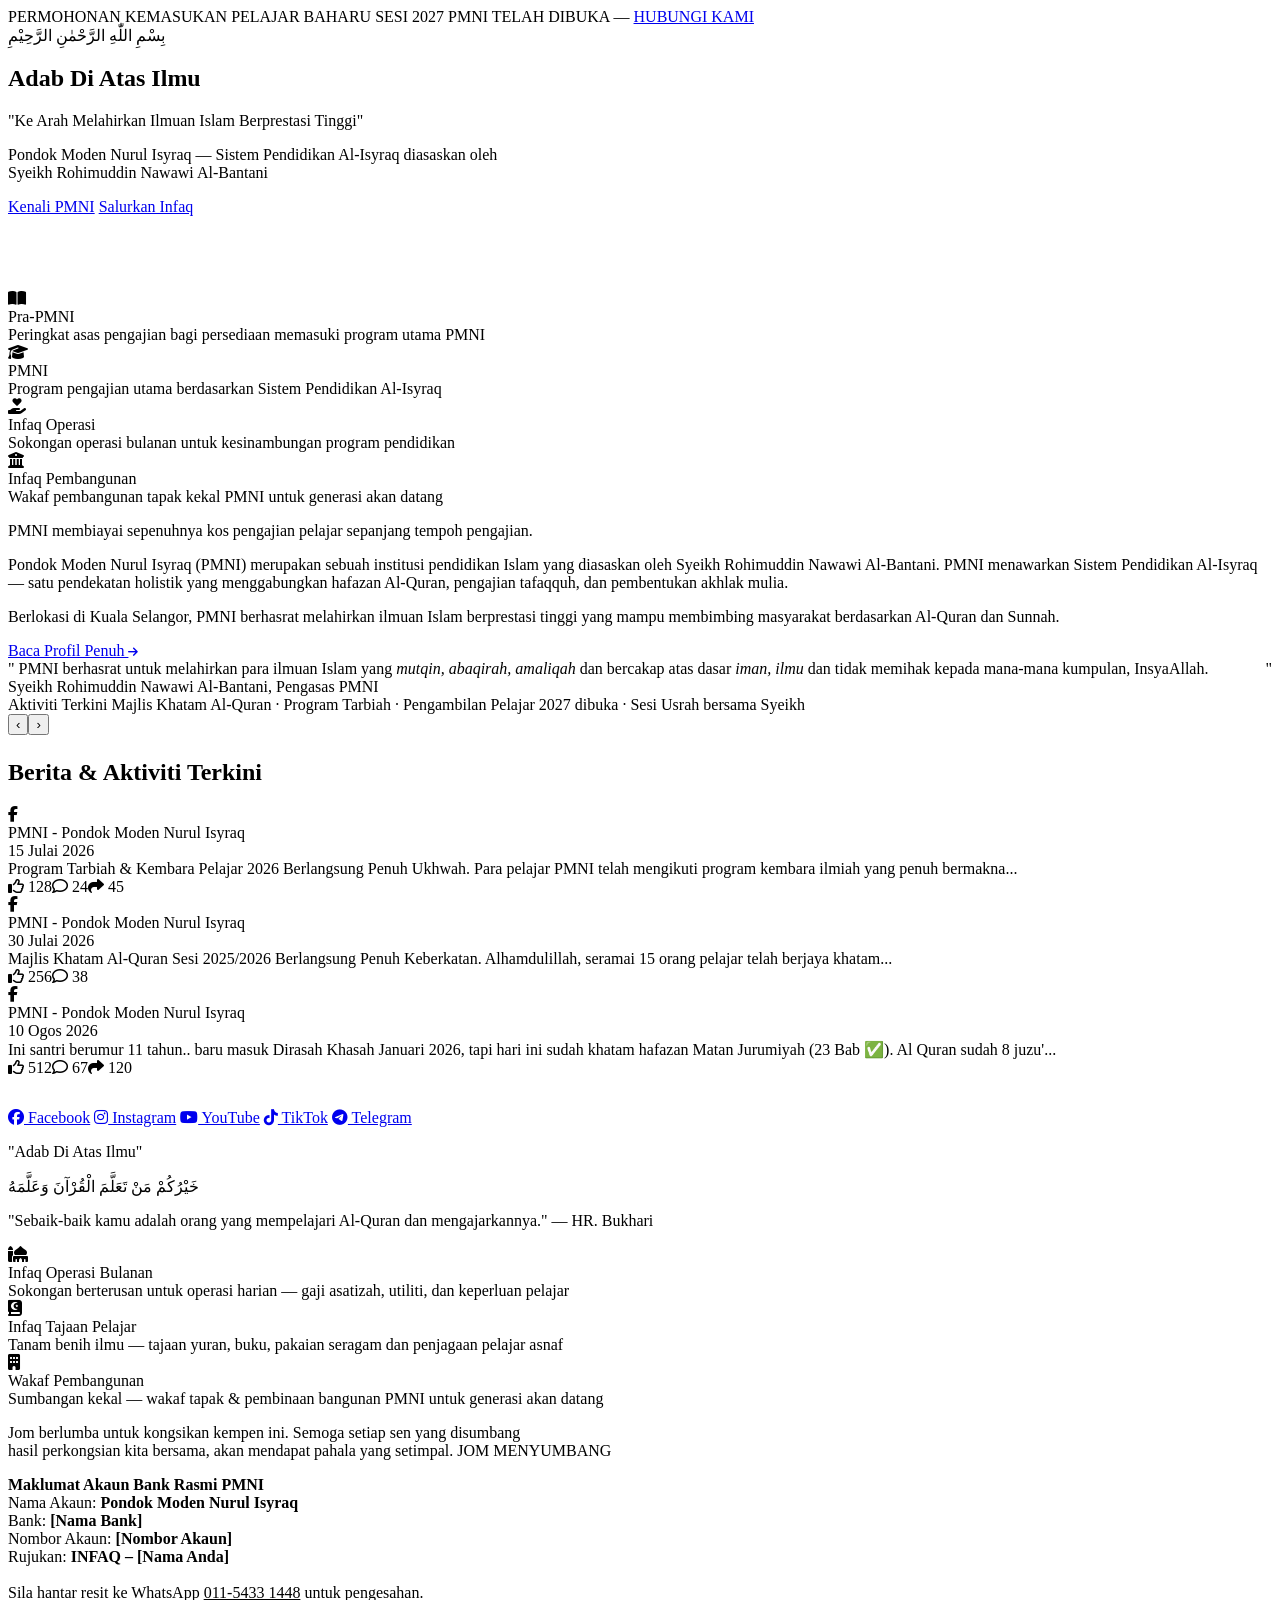
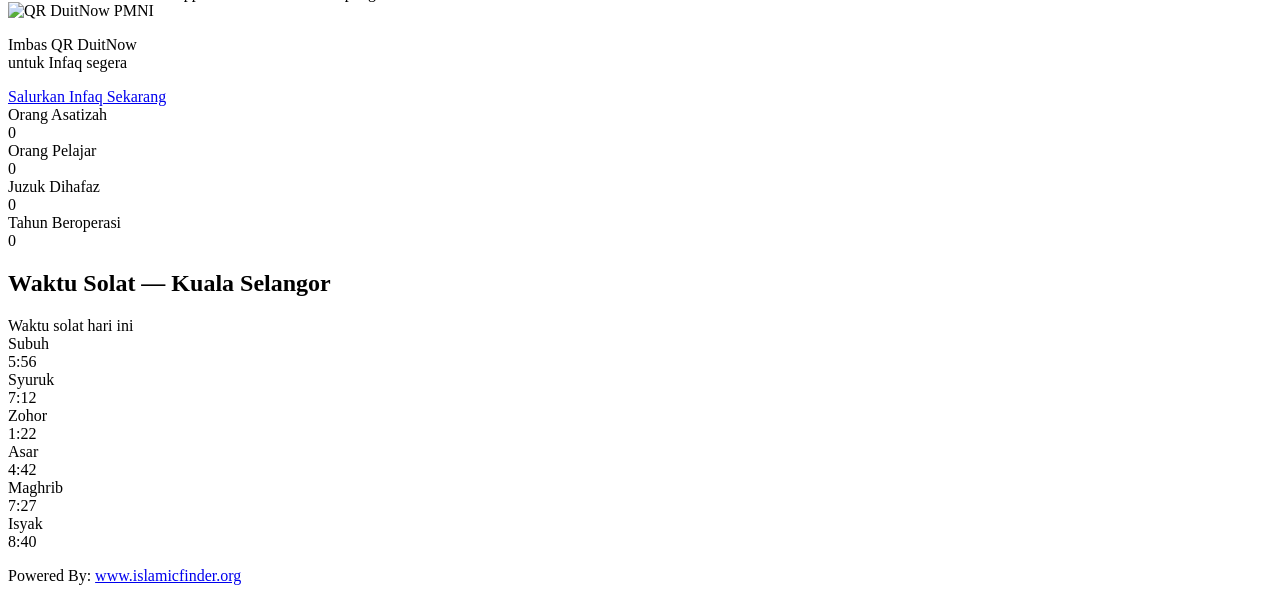
==== index.html @ cc6f7199 "Tambah index.html" ====
<!DOCTYPE html>
<html lang="ms">
<head>
<meta charset="UTF-8">
<meta name="viewport" content="width=device-width, initial-scale=1.0">
<title>Pondok Moden Nurul Isyraq (PMNI) — Adab Di Atas Ilmu</title>
<meta name="description" content="Pondok Moden Nurul Isyraq (PMNI) — Sistem Pendidikan Al-Isyraq diasaskan oleh Syeikh Rohimuddin Nawawi Al-Bantani. Ke Arah Melahirkan Ilmuan Islam Berprestasi Tinggi di Kuala Selangor.">
<link rel="preconnect" href="https://fonts.googleapis.com">
<link rel="preconnect" href="https://fonts.gstatic.com" crossorigin>
<link href="https://fonts.googleapis.com/css2?family=Amiri:ital,wght@0,400;0,700;1,400&family=Tajawal:wght@400;500;700;800;900&display=swap" rel="stylesheet">
<link rel="stylesheet" href="https://cdnjs.cloudflare.com/ajax/libs/font-awesome/6.5.0/css/all.min.css">
<link rel="stylesheet" href="assets/style.css">
</head>
<body data-page="utama">

<div id="nav-slot"></div>

<!-- PENGUMUMAN -->
<div class="pengumuman-bar" role="alert">
  PERMOHONAN KEMASUKAN PELAJAR BAHARU SESI 2027 PMNI TELAH DIBUKA —
  <a href="pendaftaran.html">HUBUNGI KAMI</a>
</div>

<!-- HERO -->
<section class="hero" role="banner">
  <div class="hero-bg" aria-hidden="true"></div>
  <div class="hero-overlay" aria-hidden="true"></div>
  <div class="hero-content">
    <div class="hero-bismillah">بِسْمِ اللّٰهِ الرَّحْمٰنِ الرَّحِيْمِ</div>
    <h1 class="hero-slogan">Adab Di Atas Ilmu</h1>
    <p class="hero-tagline">"Ke Arah Melahirkan Ilmuan Islam Berprestasi Tinggi"</p>
    <p class="hero-sub">Pondok Moden Nurul Isyraq — Sistem Pendidikan Al-Isyraq diasaskan oleh<br>Syeikh Rohimuddin Nawawi Al-Bantani</p>
    <div class="hero-btns">
      <a href="profil.html" class="btn-primary">Kenali PMNI</a>
      <a href="infaq.html" class="btn-outline">Salurkan Infaq</a>
    </div>
  </div>
  <div class="hero-wave" aria-hidden="true">
    <svg viewBox="0 0 1440 80" xmlns="http://www.w3.org/2000/svg" preserveAspectRatio="none">
      <path d="M0,40 C180,80 360,0 540,40 C720,80 900,0 1080,40 C1260,80 1350,20 1440,40 L1440,80 L0,80 Z" fill="#fff"/>
      <path d="M0,55 C200,30 400,70 600,50 C800,30 1000,65 1200,45 C1320,33 1380,55 1440,48 L1440,80 L0,80 Z" fill="#fff" opacity=".5"/>
    </svg>
  </div>
</section>

<!-- KAD SOROTAN -->
<div class="kad-sorotan">
  <div class="kad kad-1 reveal"><div class="kad-ikon"><i class="fa-solid fa-book-open"></i></div><div class="kad-tajuk">Pra-PMNI</div><div class="kad-teks">Peringkat asas pengajian bagi persediaan memasuki program utama PMNI</div></div>
  <div class="kad kad-2 reveal reveal-delay-1"><div class="kad-ikon"><i class="fa-solid fa-graduation-cap"></i></div><div class="kad-tajuk">PMNI</div><div class="kad-teks">Program pengajian utama berdasarkan Sistem Pendidikan Al-Isyraq</div></div>
  <div class="kad kad-3 reveal reveal-delay-2"><div class="kad-ikon"><i class="fa-solid fa-hand-holding-heart"></i></div><div class="kad-tajuk">Infaq Operasi</div><div class="kad-teks">Sokongan operasi bulanan untuk kesinambungan program pendidikan</div></div>
  <div class="kad kad-4 reveal reveal-delay-3"><div class="kad-ikon"><i class="fa-solid fa-building-columns"></i></div><div class="kad-tajuk">Infaq Pembangunan</div><div class="kad-teks">Wakaf pembangunan tapak kekal PMNI untuk generasi akan datang</div></div>
</div>

<!-- PENGENALAN -->
<section class="pengenalan">
  <div class="pengenalan-inner">
    <div class="reveal">
      <p class="pengenalan-petikan">PMNI membiayai sepenuhnya kos pengajian pelajar sepanjang tempoh pengajian.</p>
      <p class="pengenalan-teks">Pondok Moden Nurul Isyraq (PMNI) merupakan sebuah institusi pendidikan Islam yang diasaskan oleh Syeikh Rohimuddin Nawawi Al-Bantani. PMNI menawarkan Sistem Pendidikan Al-Isyraq — satu pendekatan holistik yang menggabungkan hafazan Al-Quran, pengajian tafaqquh, dan pembentukan akhlak mulia.</p>
      <p class="pengenalan-teks">Berlokasi di Kuala Selangor, PMNI berhasrat melahirkan ilmuan Islam berprestasi tinggi yang mampu membimbing masyarakat berdasarkan Al-Quran dan Sunnah.</p>
      <a href="profil.html" class="btn-hijau">Baca Profil Penuh <i class="fa-solid fa-arrow-right" style="font-size:.7rem"></i></a>
    </div>
    <div class="pengenalan-kanan reveal reveal-delay-2">
      <div class="petikan-kanan">
        <span class="tanda-petik">"</span>
        PMNI berhasrat untuk melahirkan para ilmuan Islam yang <em>mutqin, abaqirah, amaliqah</em> dan bercakap atas dasar <em>iman, ilmu</em> dan tidak memihak kepada mana-mana kumpulan, InsyaAllah.
        <span class="tanda-petik" style="float:right">"</span>
      </div>
      <div class="nama-mudir">Syeikh Rohimuddin Nawawi Al-Bantani, Pengasas PMNI</div>
    </div>
  </div>
</section>

<!-- AKTIVITI TERKINI — FACEBOOK FEED INTEGRATED -->
<section class="berita-seksyen">
  <div class="latest-bar">
    <span class="latest-label">Aktiviti Terkini</span>
    <span class="latest-ticker">Majlis Khatam Al-Quran &middot; Program Tarbiah &middot; Pengambilan Pelajar 2027 dibuka &middot; Sesi Usrah bersama Syeikh</span>
    <div class="latest-arrows"><button aria-label="Sebelumnya">&#8249;</button><button aria-label="Seterusnya">&#8250;</button></div>
  </div>

  <h2 class="seksyen-tajuk" style="margin-top:24px">Berita &amp; Aktiviti Terkini</h2>
  <div class="seksyen-garis"></div>

  <!--
    FACEBOOK FEED INTEGRATION:
    Di WordPress, pasang plugin "Smash Balloon Custom Facebook Feed Pro"
    dan guna shortcode [custom-facebook-feed] di sini.

    Manual embed alternatif (tanpa plugin):
    <div class="fb-page" data-href="https://www.facebook.com/share/1EsJNTfjje/"
         data-tabs="timeline" data-width="1100" data-height="600"
         data-small-header="false" data-adapt-container-width="true"
         data-hide-cover="false" data-show-facepile="true">
    </div>
  -->

  <!-- Static preview cards (akan diganti dengan auto feed di WordPress) -->
  <div class="fb-feed-container reveal">
    <div class="fb-post-card featured">
      <img class="fb-img" src="imej/galeri/aktiviti-1.jpg" alt="Program Tarbiah PMNI" loading="lazy" onerror="this.style.display='none'">
      <div>
        <div class="fb-header"><div class="fb-avatar"><i class="fa-brands fa-facebook-f"></i></div><div><div class="fb-name">PMNI - Pondok Moden Nurul Isyraq</div><div class="fb-date">15 Julai 2026</div></div></div>
        <div class="fb-text">Program Tarbiah &amp; Kembara Pelajar 2026 Berlangsung Penuh Ukhwah. Para pelajar PMNI telah mengikuti program kembara ilmiah yang penuh bermakna...</div>
        <div class="fb-engagement"><span><i class="fa-regular fa-thumbs-up"></i> 128</span><span><i class="fa-regular fa-comment"></i> 24</span><span><i class="fa-solid fa-share"></i> 45</span></div>
      </div>
    </div>
    <div class="fb-post-card">
      <div class="fb-header"><div class="fb-avatar"><i class="fa-brands fa-facebook-f"></i></div><div><div class="fb-name">PMNI - Pondok Moden Nurul Isyraq</div><div class="fb-date">30 Julai 2026</div></div></div>
      <div class="fb-text">Majlis Khatam Al-Quran Sesi 2025/2026 Berlangsung Penuh Keberkatan. Alhamdulillah, seramai 15 orang pelajar telah berjaya khatam...</div>
      <div class="fb-engagement"><span><i class="fa-regular fa-thumbs-up"></i> 256</span><span><i class="fa-regular fa-comment"></i> 38</span></div>
    </div>
    <div class="fb-post-card">
      <div class="fb-header"><div class="fb-avatar"><i class="fa-brands fa-facebook-f"></i></div><div><div class="fb-name">PMNI - Pondok Moden Nurul Isyraq</div><div class="fb-date">10 Ogos 2026</div></div></div>
      <div class="fb-text">Ini santri berumur 11 tahun.. baru masuk Dirasah Khasah Januari 2026, tapi hari ini sudah khatam hafazan Matan Jurumiyah (23 Bab ✅). Al Quran sudah 8 juzu'...</div>
      <div class="fb-engagement"><span><i class="fa-regular fa-thumbs-up"></i> 512</span><span><i class="fa-regular fa-comment"></i> 67</span><span><i class="fa-solid fa-share"></i> 120</span></div>
    </div>
  </div>

  <div class="sosmed-row" style="margin-top:32px">
    <a href="https://www.facebook.com/share/1EsJNTfjje/" target="_blank" rel="noopener" class="sosmed-btn fb"><i class="fa-brands fa-facebook"></i> Facebook</a>
    <a href="https://www.instagram.com/pmnalisyraq" target="_blank" rel="noopener" class="sosmed-btn ig"><i class="fa-brands fa-instagram"></i> Instagram</a>
    <a href="https://youtube.com/@pmnalisyraq" target="_blank" rel="noopener" class="sosmed-btn yt"><i class="fa-brands fa-youtube"></i> YouTube</a>
    <a href="https://www.tiktok.com/@pmnalisyraq" target="_blank" rel="noopener" class="sosmed-btn tt"><i class="fa-brands fa-tiktok"></i> TikTok</a>
    <a href="https://t.me/alisyraqtv" target="_blank" rel="noopener" class="sosmed-btn tg"><i class="fa-brands fa-telegram"></i> Telegram</a>
  </div>
</section>

<!-- SLOGAN -->
<section class="slogan-besar"><p class="slogan-teks reveal">"Adab Di Atas <span class="highlight">Ilmu</span>"</p></section>

<!-- SUMBANGAN / INFAQ -->
<section class="sumbangan-seksyen">
  <div class="sumbangan-ayat reveal">خَيْرُكُمْ مَنْ تَعَلَّمَ الْقُرْآنَ وَعَلَّمَهُ</div>
  <p class="sumbangan-hadis reveal">"Sebaik-baik kamu adalah orang yang mempelajari Al-Quran dan mengajarkannya." — HR. Bukhari</p>
  <div class="tabung-grid reveal">
    <div class="tabung-kad"><div class="tabung-ikon"><i class="fa-solid fa-mosque"></i></div><div class="tabung-nama">Infaq Operasi Bulanan</div><div class="tabung-penerangan">Sokongan berterusan untuk operasi harian — gaji asatizah, utiliti, dan keperluan pelajar</div></div>
    <div class="tabung-kad"><div class="tabung-ikon"><i class="fa-solid fa-book-quran"></i></div><div class="tabung-nama">Infaq Tajaan Pelajar</div><div class="tabung-penerangan">Tanam benih ilmu — tajaan yuran, buku, pakaian seragam dan penjagaan pelajar asnaf</div></div>
    <div class="tabung-kad"><div class="tabung-ikon"><i class="fa-solid fa-building"></i></div><div class="tabung-nama">Wakaf Pembangunan</div><div class="tabung-penerangan">Sumbangan kekal — wakaf tapak &amp; pembinaan bangunan PMNI untuk generasi akan datang</div></div>
  </div>
  <p class="sumbangan-cta reveal">Jom berlumba untuk kongsikan kempen ini. Semoga setiap sen yang disumbang<br>hasil perkongsian kita bersama, akan mendapat pahala yang setimpal. <span class="emas">JOM MENYUMBANG</span></p>
  <div class="bank-info reveal">
    <div class="bank-details">
      <strong>Maklumat Akaun Bank Rasmi PMNI</strong><br>
      Nama Akaun: <strong>Pondok Moden Nurul Isyraq</strong><br>
      Bank: <strong>[Nama Bank]</strong><br>
      Nombor Akaun: <strong>[Nombor Akaun]</strong><br>
      Rujukan: <strong>INFAQ – [Nama Anda]</strong><br><br>
      Sila hantar resit ke WhatsApp <a href="tel:+601154331448" style="color:var(--emas-muda)">011-5433 1448</a> untuk pengesahan.
    </div>
    <div class="qr-container">
      <!-- Ganti src dengan gambar QR DuitNow sebenar PMNI -->
      <img src="https://api.qrserver.com/v1/create-qr-code/?size=200x200&data=https://duitnow.com/pmni" alt="QR DuitNow PMNI">
      <p>Imbas QR DuitNow<br>untuk Infaq segera</p>
    </div>
  </div>
  <a href="pembangunan.html" class="btn-emas reveal">Salurkan Infaq Sekarang</a>
</section>

<!-- COUNTER -->
<section class="counter-seksyen">
  <div class="counter-grid">
    <div class="counter-item"><div class="counter-label">Orang Asatizah</div><div class="counter-num" data-target="12">0</div></div>
    <div class="counter-item"><div class="counter-label">Orang Pelajar</div><div class="counter-num" data-target="85">0</div></div>
    <div class="counter-item"><div class="counter-label">Juzuk Dihafaz</div><div class="counter-num" data-target="30">0</div></div>
    <div class="counter-item"><div class="counter-label">Tahun Beroperasi</div><div class="counter-num" data-target="5">0</div></div>
  </div>
</section>

<!-- WAKTU SOLAT -->
<section class="solat-seksyen">
  <h2 class="seksyen-tajuk">Waktu Solat — Kuala Selangor</h2>
  <div class="seksyen-garis"></div>
  <!--
    Di WordPress: Pasang plugin "Islamic Finder Prayer Times Widget"
    Settings → Location: Kuala Selangor, Selangor
    Atau guna API: https://aladhan.com/prayer-times-api
  -->
  <div class="solat-embed reveal">
    <div class="solat-tajuk-kecil">Waktu solat hari ini</div>
    <div class="solat-grid">
      <div class="solat-item"><div class="solat-nama">Subuh</div><div class="solat-masa" id="solat-subuh">5:56</div></div>
      <div class="solat-item"><div class="solat-nama">Syuruk</div><div class="solat-masa" id="solat-syuruk">7:12</div></div>
      <div class="solat-item"><div class="solat-nama">Zohor</div><div class="solat-masa" id="solat-zohor">1:22</div></div>
      <div class="solat-item"><div class="solat-nama">Asar</div><div class="solat-masa" id="solat-asar">4:42</div></div>
      <div class="solat-item"><div class="solat-nama">Maghrib</div><div class="solat-masa" id="solat-maghrib">7:27</div></div>
      <div class="solat-item"><div class="solat-nama">Isyak</div><div class="solat-masa" id="solat-isyak">8:40</div></div>
    </div>
    <p class="solat-powered">Powered By: <a href="https://www.islamicfinder.org" target="_blank" rel="noopener">www.islamicfinder.org</a></p>
  </div>
</section>

<!-- FOOTER -->
<div id="footer-slot"></div>

<!-- WhatsApp Float -->


<script src="assets/app.js"></script>
<script src="assets/demo-banner.js"></script>
</body>
</html>
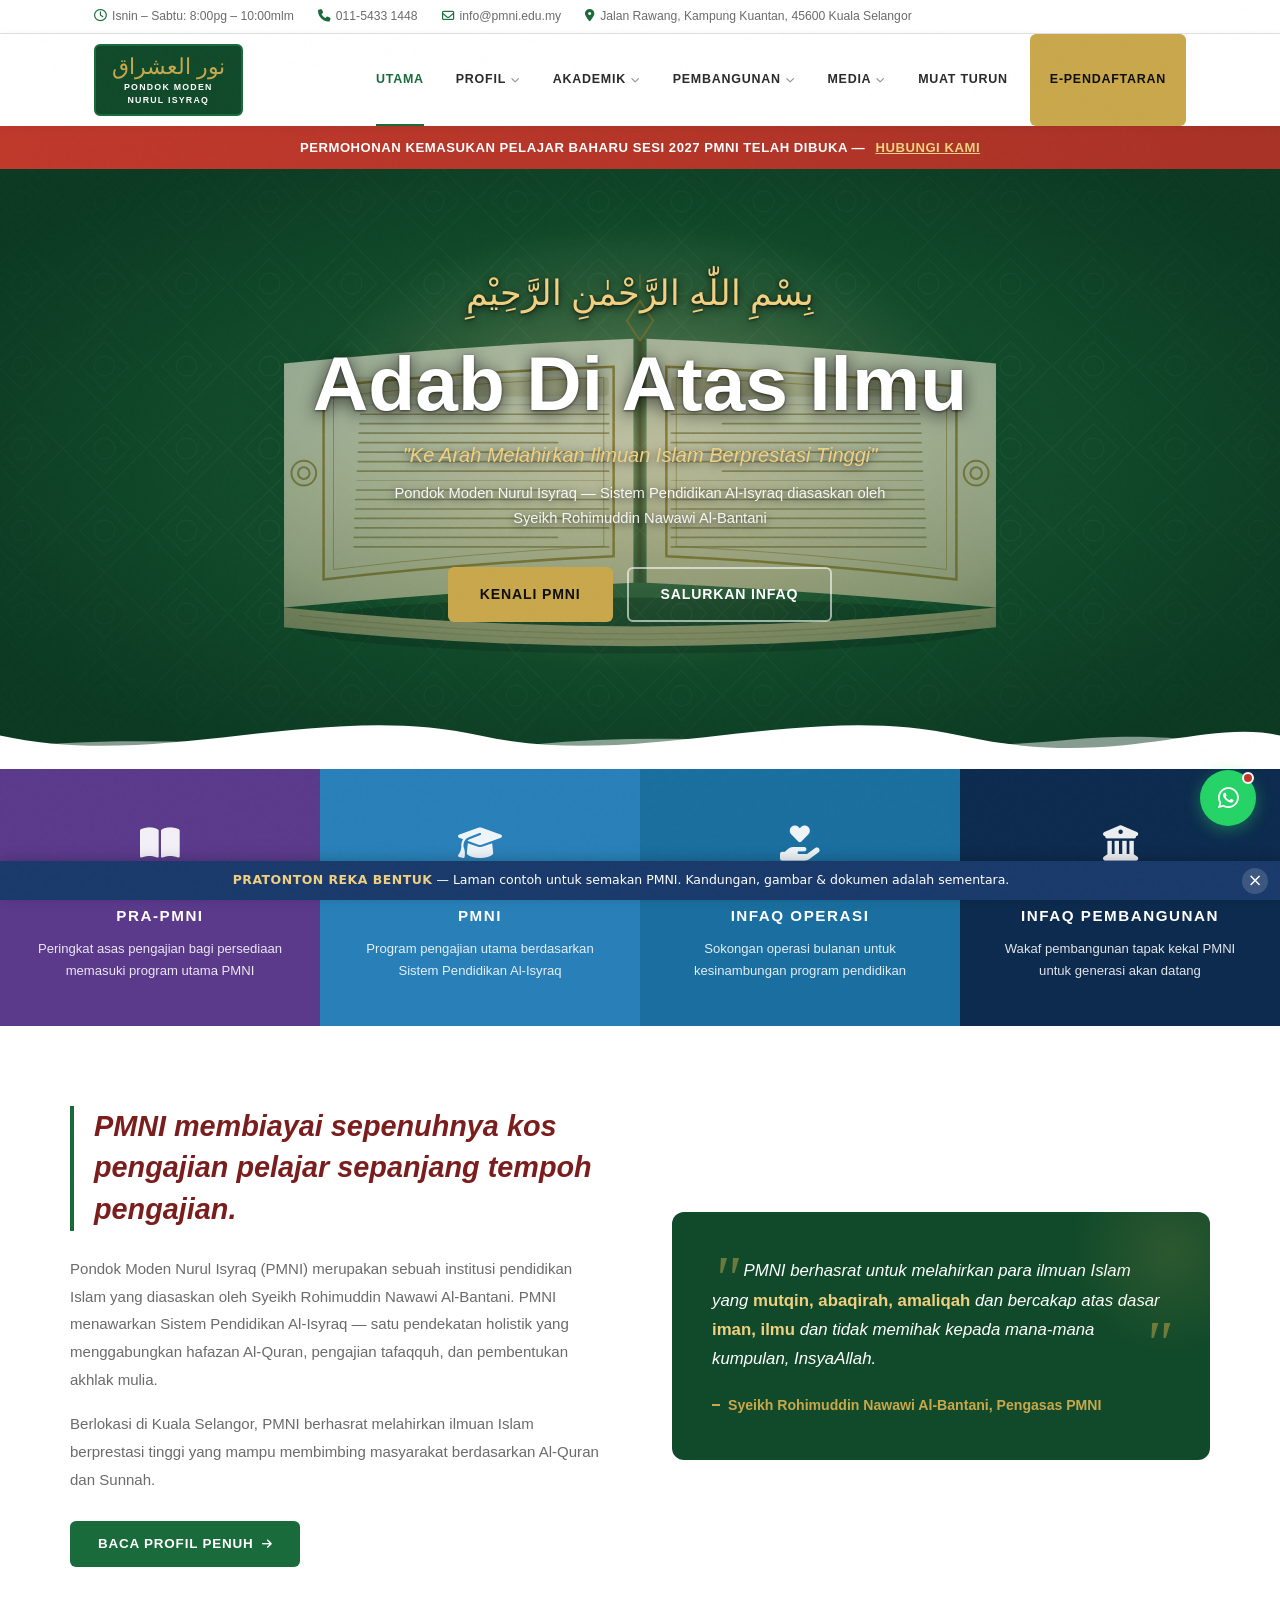
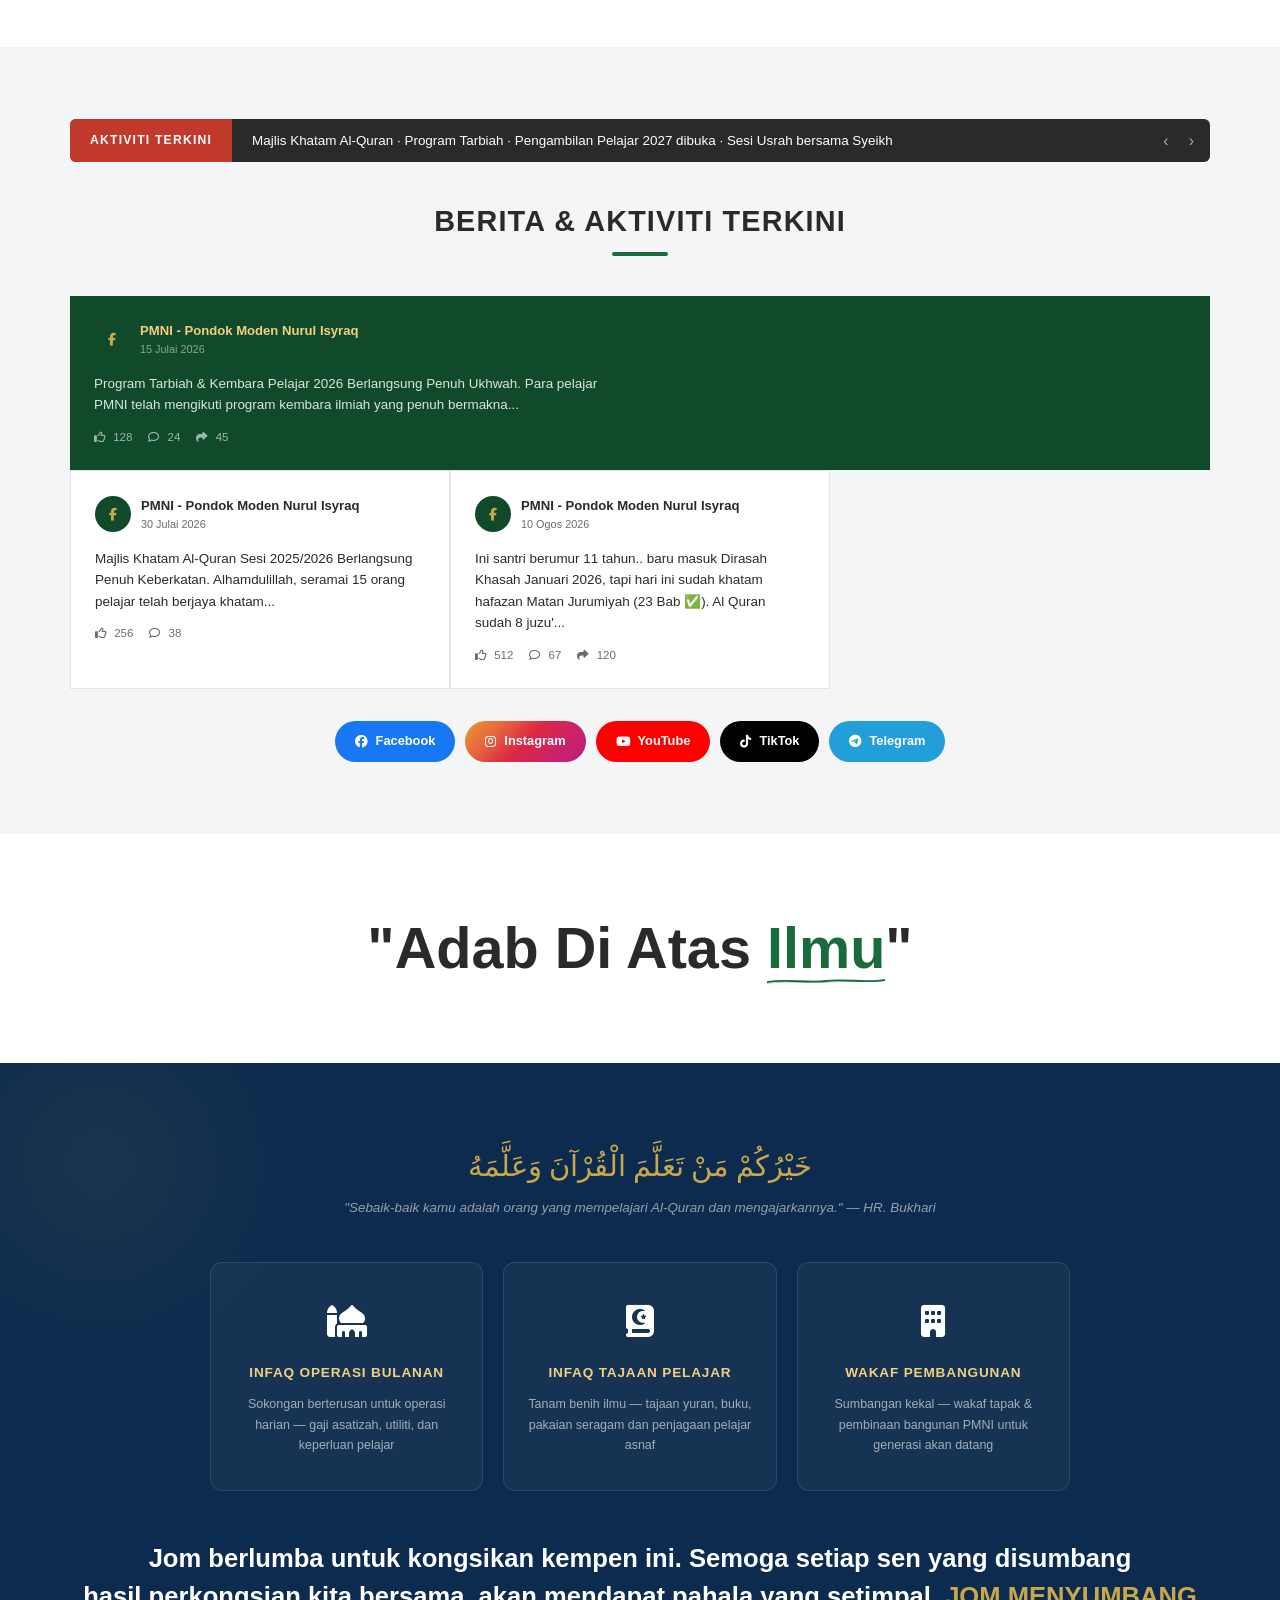
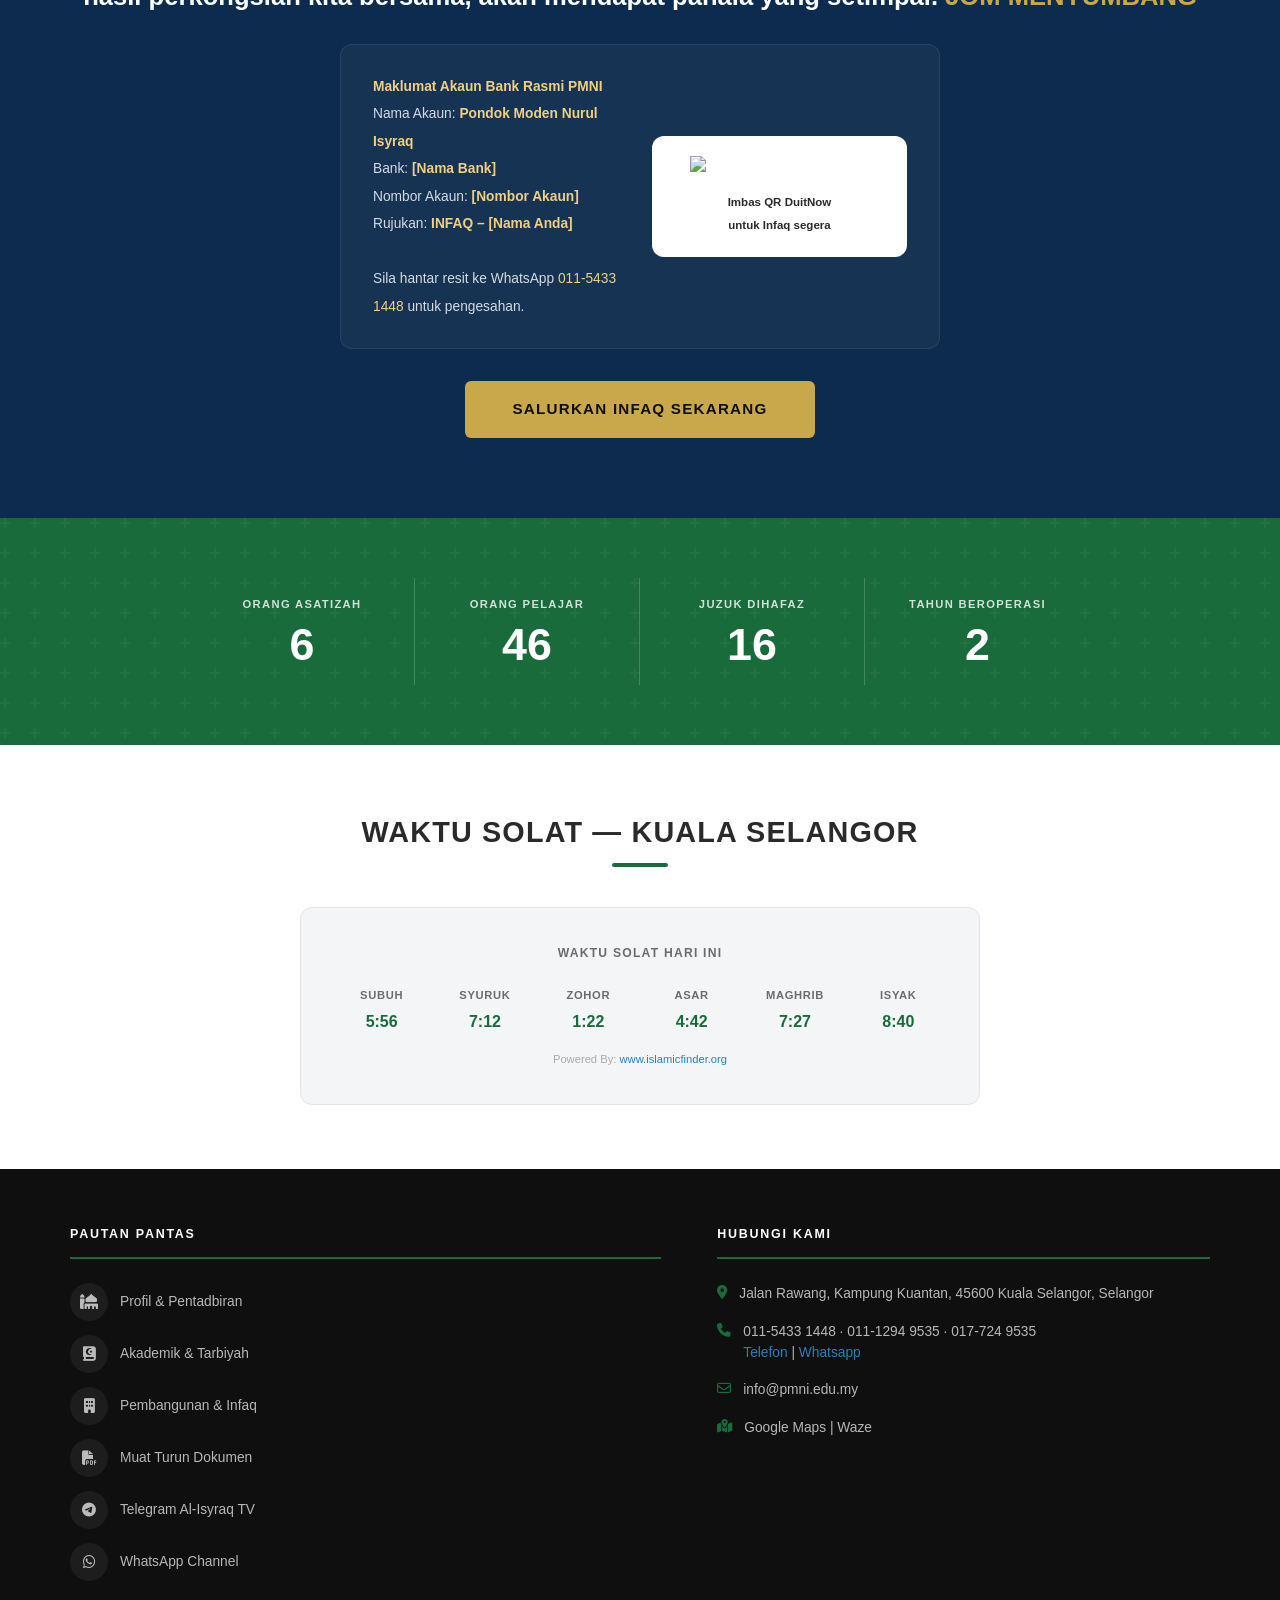
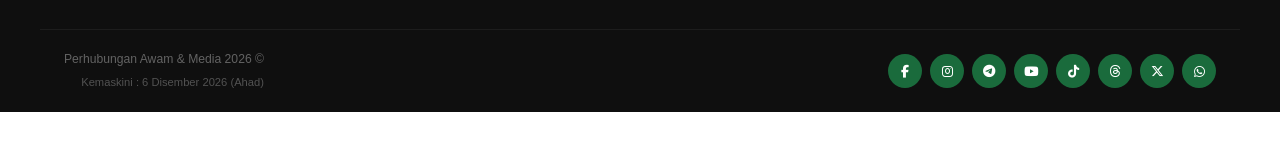
==== commit ddf4419a: "Betulkan pautan Salurkan Infaq (404) ke pembangunan.html#infaq" ====
--- a/index.html
+++ b/index.html
@@ -32,7 +32,7 @@
     <p class="hero-sub">Pondok Moden Nurul Isyraq — Sistem Pendidikan Al-Isyraq diasaskan oleh<br>Syeikh Rohimuddin Nawawi Al-Bantani</p>
     <div class="hero-btns">
       <a href="profil.html" class="btn-primary">Kenali PMNI</a>
-      <a href="infaq.html" class="btn-outline">Salurkan Infaq</a>
+      <a href="pembangunan.html#infaq" class="btn-outline">Salurkan Infaq</a>
     </div>
   </div>
   <div class="hero-wave" aria-hidden="true">
--- a/assets/style.css
+++ b/assets/style.css
@@ -0,0 +1,445 @@
+
+/* ============================================================
+   PMNI — DESIGN SYSTEM
+   ============================================================ */
+:root {
+  --hijau:#1a6b3c; --hijau-gelap:#114a2a; --hijau-muda:#2d8a52; --hijau-lemah:#e8f5ee;
+  --emas:#c9a84c; --emas-muda:#f0d080; --emas-lemah:#fdf6e3;
+  --marun:#7b1d1d; --merah:#c0392b;
+  --ungu:#5b3a8c; --biru-muda:#2980b9; --biru:#1a6fa0; --biru-gelap:#0d2b4e;
+  --hitam:#0f0f0f; --kelabu-tua:#2a2a2a; --kelabu:#6b6b6b; --kelabu-muda:#f4f5f7; --garis:#e2e4e8; --putih:#ffffff;
+  --font-arab:'Amiri',serif; --font-utama:'Tajawal',sans-serif;
+  --shadow-sm:0 1px 3px rgba(0,0,0,.06); --shadow-md:0 4px 16px rgba(0,0,0,.08); --shadow-lg:0 12px 40px rgba(0,0,0,.12);
+  --radius:6px; --radius-lg:12px; --max-w:1140px; --tr:.25s cubic-bezier(.4,0,.2,1);
+}
+*,*::before,*::after{box-sizing:border-box;margin:0;padding:0}
+html{scroll-behavior:smooth}
+body{font-family:var(--font-utama);color:var(--kelabu-tua);background:var(--putih);overflow-x:hidden;line-height:1.6;-webkit-font-smoothing:antialiased}
+a{text-decoration:none;color:inherit;transition:color var(--tr)}
+img{max-width:100%;display:block}
+button{font-family:inherit}
+.container{max-width:var(--max-w);margin:0 auto;padding:0 24px}
+
+/* Grain overlay */
+body::after{content:'';position:fixed;inset:0;background-image:url("data:image/svg+xml,%3Csvg viewBox='0 0 256 256' xmlns='http://www.w3.org/2000/svg'%3E%3Cfilter id='n'%3E%3CfeTurbulence type='fractalNoise' baseFrequency='0.85' numOctaves='4' stitchTiles='stitch'/%3E%3C/filter%3E%3Crect width='100%25' height='100%25' filter='url(%23n)' opacity='0.03'/%3E%3C/svg%3E");pointer-events:none;z-index:99999;opacity:.4}
+
+/* TOP BAR */
+.top-bar{background:var(--putih);border-bottom:1px solid var(--garis);padding:7px 0;font-size:.76rem;color:var(--kelabu)}
+.top-bar .container{display:flex;align-items:center;gap:24px;flex-wrap:wrap}
+.top-bar-item{display:flex;align-items:center;gap:6px}
+.top-bar-item i{color:var(--hijau);font-size:.78rem}
+.top-bar-item a:hover{color:var(--hijau)}
+
+/* NAVBAR */
+.navbar{background:var(--putih);box-shadow:0 1px 8px rgba(0,0,0,.06);position:sticky;top:0;z-index:1000;transition:box-shadow .3s}
+.navbar.scrolled{box-shadow:0 4px 20px rgba(0,0,0,.1)}
+.navbar .container{display:flex;align-items:stretch;min-height:80px}
+.logo{display:flex;align-items:center;gap:12px;margin-right:auto;padding:10px 0;flex-shrink:0}
+.logo-box{border:2px solid var(--hijau);border-radius:var(--radius);padding:8px 16px;text-align:center;background:var(--hijau-gelap);transition:transform var(--tr)}
+.logo:hover .logo-box{transform:scale(1.03)}
+.logo-arab{font-family:var(--font-arab);font-size:1.4rem;color:var(--emas);line-height:1.2;direction:rtl}
+.logo-rumi{font-family:var(--font-utama);font-size:.55rem;font-weight:800;color:var(--putih);letter-spacing:.14em;text-transform:uppercase;line-height:1.4}
+.nav-menu{display:flex;align-items:stretch;list-style:none;gap:0}
+.nav-menu li{position:relative}
+.nav-menu li>a{display:flex;align-items:center;gap:5px;height:100%;padding:0 16px;font-size:.78rem;font-weight:700;letter-spacing:.06em;color:var(--kelabu-tua);text-transform:uppercase;transition:background var(--tr),color var(--tr);white-space:nowrap;position:relative}
+.nav-menu li>a::after{content:'';position:absolute;bottom:0;left:50%;width:0;height:2px;background:var(--hijau);transition:width var(--tr),left var(--tr)}
+.nav-menu li>a:hover::after,.nav-menu li.active>a::after{width:60%;left:20%}
+.nav-menu li>a:hover,.nav-menu li.active>a{color:var(--hijau)}
+.dropdown{display:none;position:absolute;top:100%;left:0;background:var(--putih);min-width:230px;box-shadow:var(--shadow-lg);border-top:3px solid var(--hijau);list-style:none;z-index:999;opacity:0;transform:translateY(8px);transition:opacity var(--tr),transform var(--tr)}
+.nav-menu li:hover .dropdown{display:block;opacity:1;transform:translateY(0)}
+.dropdown li a{height:auto!important;padding:12px 20px!important;font-size:.76rem!important;border-bottom:1px solid #f2f2f2;text-transform:none!important;letter-spacing:0!important}
+.dropdown li a::after{display:none!important}
+.dropdown li a:hover{background:var(--hijau-lemah);color:var(--hijau)!important}
+.nav-epend a{background:var(--emas)!important;color:var(--hitam)!important;font-weight:800!important;padding:0 20px!important;margin-left:6px;border-radius:var(--radius);transition:background var(--tr),color var(--tr),transform var(--tr)!important}
+.nav-epend a:hover{background:var(--hijau)!important;color:var(--putih)!important;transform:scale(1.02)}
+.nav-epend a::after{display:none!important}
+.hamburger{display:none;flex-direction:column;gap:5px;cursor:pointer;padding:10px;margin-left:auto;border:none;background:none}
+.hamburger span{display:block;width:24px;height:2px;background:var(--kelabu-tua);border-radius:2px;transition:all .3s;transform-origin:center}
+.hamburger.open span:nth-child(1){transform:rotate(45deg) translate(5px,5px)}
+.hamburger.open span:nth-child(2){opacity:0}
+.hamburger.open span:nth-child(3){transform:rotate(-45deg) translate(5px,-5px)}
+
+/* PENGUMUMAN */
+.pengumuman-bar{background:linear-gradient(90deg,var(--merah),#a93226);color:var(--putih);text-align:center;padding:11px 24px;font-size:.82rem;font-weight:700;letter-spacing:.04em;text-transform:uppercase;position:relative;overflow:hidden}
+.pengumuman-bar::before{content:'';position:absolute;top:0;left:-100%;width:50%;height:100%;background:linear-gradient(90deg,transparent,rgba(255,255,255,.08),transparent);animation:shimmer 3s infinite}
+@keyframes shimmer{to{left:200%}}
+.pengumuman-bar a{color:var(--emas-muda);text-decoration:underline;margin-left:6px}
+.pengumuman-bar a:hover{color:var(--putih)}
+
+/* HERO */
+.hero{position:relative;min-height:600px;display:flex;align-items:center;justify-content:center;text-align:center;overflow:hidden;background:var(--hijau-gelap)}
+.hero-bg{position:absolute;inset:0;background-image:var(--hero-img,url("data:image/svg+xml,%3Csvg%20xmlns='http://www.w3.org/2000/svg'%20viewBox='0%200%201600%20900'%20preserveAspectRatio='xMidYMid%20slice'%3E%20%3Cdefs%3E%20%3ClinearGradient%20id='pgL'%20x1='0'%20y1='0'%20x2='.3'%20y2='1'%3E%20%3Cstop%20offset='0'%20stop-color='%23FFF8E8'/%3E%3Cstop%20offset='1'%20stop-color='%23E8D6AE'/%3E%3C/linearGradient%3E%20%3ClinearGradient%20id='pgR'%20x1='1'%20y1='0'%20x2='.7'%20y2='1'%3E%20%3Cstop%20offset='0'%20stop-color='%23FFF6E4'/%3E%3Cstop%20offset='1'%20stop-color='%23E3D0A6'/%3E%3C/linearGradient%3E%20%3CradialGradient%20id='glow'%20cx='.5'%20cy='.46'%20r='.42'%3E%20%3Cstop%20offset='0'%20stop-color='%23FFE9A8'%20stop-opacity='.55'/%3E%3Cstop%20offset='1'%20stop-color='%23FFE9A8'%20stop-opacity='0'/%3E%3C/radialGradient%3E%20%3ClinearGradient%20id='spine'%20x1='0'%20y1='0'%20x2='1'%20y2='0'%3E%20%3Cstop%20offset='0'%20stop-color='%234A3616'%20stop-opacity='0'/%3E%20%3Cstop%20offset='.5'%20stop-color='%234A3616'%20stop-opacity='.6'/%3E%20%3Cstop%20offset='1'%20stop-color='%234A3616'%20stop-opacity='0'/%3E%3C/linearGradient%3E%20%3C/defs%3E%20%3Cellipse%20cx='800'%20cy='450'%20rx='520'%20ry='330'%20fill='url(%23glow)'/%3E%20%3Cellipse%20cx='800'%20cy='640'%20rx='420'%20ry='34'%20fill='%23000'%20opacity='.28'/%3E%20%3Cpath%20d='M368%20618%20Q800%20664%201232%20618%20L1232%20642%20Q800%20688%20368%20642%20Z'%20fill='%23CDB88A'/%3E%20%3Cpath%20d='M386%20628%20Q800%20672%201214%20628'%20stroke='%23AE9762'%20stroke-width='1.6'%20fill='none'%20opacity='.75'/%3E%20%3Cpath%20d='M404%20636%20Q800%20678%201196%20636'%20stroke='%23AE9762'%20stroke-width='1.6'%20fill='none'%20opacity='.55'/%3E%20%3Cpath%20d='M368%20322%20Q584%20300%20792%20292%20L792%20588%20Q584%20598%20368%20618%20Z'%20fill='url(%23pgL)'/%3E%20%3Cpath%20d='M808%20292%20Q1016%20300%201232%20322%20L1232%20618%20Q1016%20598%20808%20588%20Z'%20fill='url(%23pgR)'/%3E%20%3Cpath%20d='M792%20292%20L808%20292%20L808%20588%20L792%20588%20Z'%20fill='url(%23spine)'/%3E%20%3Cpath%20d='M416%20350%20Q590%20332%20768%20326%20L768%20556%20Q590%20564%20416%20584%20Z'%20fill='none'%20stroke='%23A6822F'%20stroke-width='3'%20opacity='.9'/%3E%20%3Cpath%20d='M428%20362%20Q592%20345%20756%20339%20L756%20544%20Q592%20552%20428%20572%20Z'%20fill='none'%20stroke='%23A6822F'%20stroke-width='1.2'%20opacity='.6'/%3E%20%3Cpath%20d='M832%20326%20Q1010%20332%201184%20350%20L1184%20584%20Q1010%20564%20832%20556%20Z'%20fill='none'%20stroke='%23A6822F'%20stroke-width='3'%20opacity='.9'/%3E%20%3Cpath%20d='M844%20339%20Q1008%20345%201172%20362%20L1172%20572%20Q1008%20552%20844%20544%20Z'%20fill='none'%20stroke='%23A6822F'%20stroke-width='1.2'%20opacity='.6'/%3E%20%3Crect%20x='452'%20y='338'%20width='310'%20height='24'%20rx='5'%20fill='%23A6822F'%20opacity='.22'/%3E%20%3Crect%20x='838'%20y='338'%20width='310'%20height='24'%20rx='5'%20fill='%23A6822F'%20opacity='.22'/%3E%20%3Cpath%20d='M461%20372%20H762'%20stroke='%238A6E2E'%20stroke-opacity='0.3'%20stroke-width='1.4'%20stroke-linecap='round'/%3E%3Cpath%20d='M838%20372%20H1139'%20stroke='%238A6E2E'%20stroke-opacity='0.3'%20stroke-width='1.4'%20stroke-linecap='round'/%3E%3Cpath%20d='M461%20383.5%20H762'%20stroke='%238A6E2E'%20stroke-opacity='0.62'%20stroke-width='2.0'%20stroke-linecap='round'/%3E%3Cpath%20d='M838%20383.5%20H1139'%20stroke='%238A6E2E'%20stroke-opacity='0.62'%20stroke-width='2.0'%20stroke-linecap='round'/%3E%3Cpath%20d='M460%20395.0%20H762'%20stroke='%238A6E2E'%20stroke-opacity='0.62'%20stroke-width='2.0'%20stroke-linecap='round'/%3E%3Cpath%20d='M900%20395.0%20H1140'%20stroke='%238A6E2E'%20stroke-opacity='0.62'%20stroke-width='2.0'%20stroke-linecap='round'/%3E%3Cpath%20d='M459%20406.5%20H762'%20stroke='%238A6E2E'%20stroke-opacity='0.62'%20stroke-width='2.0'%20stroke-linecap='round'/%3E%3Cpath%20d='M838%20406.5%20H1141'%20stroke='%238A6E2E'%20stroke-opacity='0.62'%20stroke-width='2.0'%20stroke-linecap='round'/%3E%3Cpath%20d='M459%20418.0%20H700'%20stroke='%238A6E2E'%20stroke-opacity='0.62'%20stroke-width='2.0'%20stroke-linecap='round'/%3E%3Cpath%20d='M838%20418.0%20H1141'%20stroke='%238A6E2E'%20stroke-opacity='0.62'%20stroke-width='2.0'%20stroke-linecap='round'/%3E%3Cpath%20d='M458%20429.5%20H762'%20stroke='%238A6E2E'%20stroke-opacity='0.62'%20stroke-width='2.0'%20stroke-linecap='round'/%3E%3Cpath%20d='M838%20429.5%20H1142'%20stroke='%238A6E2E'%20stroke-opacity='0.62'%20stroke-width='2.0'%20stroke-linecap='round'/%3E%3Cpath%20d='M458%20441.0%20H762'%20stroke='%238A6E2E'%20stroke-opacity='0.62'%20stroke-width='2.0'%20stroke-linecap='round'/%3E%3Cpath%20d='M838%20441.0%20H1142'%20stroke='%238A6E2E'%20stroke-opacity='0.62'%20stroke-width='2.0'%20stroke-linecap='round'/%3E%3Cpath%20d='M457%20452.5%20H762'%20stroke='%238A6E2E'%20stroke-opacity='0.62'%20stroke-width='2.0'%20stroke-linecap='round'/%3E%3Cpath%20d='M900%20452.5%20H1143'%20stroke='%238A6E2E'%20stroke-opacity='0.62'%20stroke-width='2.0'%20stroke-linecap='round'/%3E%3Cpath%20d='M457%20464.0%20H762'%20stroke='%238A6E2E'%20stroke-opacity='0.3'%20stroke-width='1.4'%20stroke-linecap='round'/%3E%3Cpath%20d='M838%20464.0%20H1143'%20stroke='%238A6E2E'%20stroke-opacity='0.3'%20stroke-width='1.4'%20stroke-linecap='round'/%3E%3Cpath%20d='M456%20475.5%20H700'%20stroke='%238A6E2E'%20stroke-opacity='0.62'%20stroke-width='2.0'%20stroke-linecap='round'/%3E%3Cpath%20d='M838%20475.5%20H1144'%20stroke='%238A6E2E'%20stroke-opacity='0.62'%20stroke-width='2.0'%20stroke-linecap='round'/%3E%3Cpath%20d='M455%20487.0%20H762'%20stroke='%238A6E2E'%20stroke-opacity='0.62'%20stroke-width='2.0'%20stroke-linecap='round'/%3E%3Cpath%20d='M838%20487.0%20H1145'%20stroke='%238A6E2E'%20stroke-opacity='0.62'%20stroke-width='2.0'%20stroke-linecap='round'/%3E%3Cpath%20d='M455%20498.5%20H762'%20stroke='%238A6E2E'%20stroke-opacity='0.62'%20stroke-width='2.0'%20stroke-linecap='round'/%3E%3Cpath%20d='M838%20498.5%20H1145'%20stroke='%238A6E2E'%20stroke-opacity='0.62'%20stroke-width='2.0'%20stroke-linecap='round'/%3E%3Cpath%20d='M454%20510.0%20H762'%20stroke='%238A6E2E'%20stroke-opacity='0.62'%20stroke-width='2.0'%20stroke-linecap='round'/%3E%3Cpath%20d='M900%20510.0%20H1146'%20stroke='%238A6E2E'%20stroke-opacity='0.62'%20stroke-width='2.0'%20stroke-linecap='round'/%3E%3Cpath%20d='M454%20521.5%20H762'%20stroke='%238A6E2E'%20stroke-opacity='0.62'%20stroke-width='2.0'%20stroke-linecap='round'/%3E%3Cpath%20d='M838%20521.5%20H1146'%20stroke='%238A6E2E'%20stroke-opacity='0.62'%20stroke-width='2.0'%20stroke-linecap='round'/%3E%3Cpath%20d='M453%20533.0%20H700'%20stroke='%238A6E2E'%20stroke-opacity='0.62'%20stroke-width='2.0'%20stroke-linecap='round'/%3E%3Cpath%20d='M838%20533.0%20H1147'%20stroke='%238A6E2E'%20stroke-opacity='0.62'%20stroke-width='2.0'%20stroke-linecap='round'/%3E%3Cpath%20d='M453%20544.5%20H762'%20stroke='%238A6E2E'%20stroke-opacity='0.62'%20stroke-width='2.0'%20stroke-linecap='round'/%3E%3Cpath%20d='M838%20544.5%20H1147'%20stroke='%238A6E2E'%20stroke-opacity='0.62'%20stroke-width='2.0'%20stroke-linecap='round'/%3E%20%3Cg%20fill='none'%20stroke='%23A6822F'%20stroke-width='2.4'%20opacity='.85'%3E%20%3Ccircle%20cx='392'%20cy='455'%20r='15'/%3E%3Ccircle%20cx='392'%20cy='455'%20r='7'/%3E%20%3Ccircle%20cx='1208'%20cy='455'%20r='15'/%3E%3Ccircle%20cx='1208'%20cy='455'%20r='7'/%3E%20%3Cpath%20d='M800%20246%20l16%2024%20-16%2024%20-16%20-24%20Z'/%3E%20%3Cpath%20d='M800%20214%20v18'%20stroke-width='1.6'/%3E%20%3C/g%3E%20%3Cg%20fill='none'%20stroke='%23fff'%20stroke-opacity='.055'%20stroke-width='1.2'%3E%20%3Cpath%20d='M130%20150%20L210%20230%20L130%20310%20L50%20230%20Z'/%3E%3Cpath%20d='M130%20176%20L184%20230%20L130%20284%20L76%20230%20Z'/%3E%20%3Cpath%20d='M1470%20150%20L1550%20230%20L1470%20310%20L1390%20230%20Z'/%3E%3Cpath%20d='M1470%20176%20L1524%20230%20L1470%20284%20L1416%20230%20Z'/%3E%20%3Cpath%20d='M130%20660%20L210%20740%20L130%20820%20L50%20740%20Z'/%3E%20%3Cpath%20d='M1470%20660%20L1550%20740%20L1470%20820%20L1390%20740%20Z'/%3E%20%3C/g%3E%20%3C/svg%3E"));background-size:cover;background-position:center;opacity:.95;transform:scale(1.03);animation:heroZoom 25s ease-in-out infinite alternate;background-color:var(--hijau-gelap)}
+/* Fallback corak Islamik jika imej belum dimuat naik */
+.hero-bg::after{content:'';position:absolute;inset:0;background:url("data:image/svg+xml,%3Csvg width='80' height='80' viewBox='0 0 80 80' xmlns='http://www.w3.org/2000/svg'%3E%3Cg fill='none' stroke='%23ffffff' stroke-opacity='.07' stroke-width='1'%3E%3Cpath d='M40 0 L80 40 L40 80 L0 40 Z'/%3E%3Cpath d='M40 16 L64 40 L40 64 L16 40 Z'/%3E%3Ccircle cx='40' cy='40' r='10'/%3E%3C/g%3E%3C/svg%3E");z-index:-1}
+@keyframes heroZoom{from{transform:scale(1.05)}to{transform:scale(1.12)}}
+.hero-overlay{position:absolute;inset:0;background:radial-gradient(ellipse 60% 60% at 50% 47%,rgba(17,74,42,.18) 0%,rgba(17,74,42,.42) 55%,rgba(10,53,32,.80) 100%);z-index:1}
+.hero-content{position:relative;z-index:2;padding:80px 24px 130px;max-width:820px;margin:0 auto}
+.hero-bismillah{font-family:var(--font-arab);font-size:2.2rem;color:var(--emas-muda);margin-bottom:20px;direction:rtl;text-shadow:0 2px 10px rgba(0,0,0,.7),0 1px 3px rgba(0,0,0,.6);opacity:0;animation:fadeUp .8s .2s forwards}
+.hero-slogan{font-size:clamp(2.6rem,7vw,4.8rem);font-weight:900;color:var(--putih);line-height:1.08;margin-bottom:14px;text-shadow:0 3px 18px rgba(0,0,0,.75),0 1px 3px rgba(0,0,0,.6);opacity:0;animation:fadeUp .8s .4s forwards}
+.hero-tagline{font-size:clamp(.95rem,2.2vw,1.25rem);font-weight:500;font-style:italic;color:var(--emas-muda);text-shadow:0 2px 10px rgba(0,0,0,.7);margin-bottom:10px;opacity:0;animation:fadeUp .8s .55s forwards}
+.hero-sub{color:rgba(255,255,255,.92);text-shadow:0 2px 8px rgba(0,0,0,.7);font-size:.92rem;margin-bottom:36px;line-height:1.7;opacity:0;animation:fadeUp .8s .65s forwards}
+.hero-btns{display:flex;gap:14px;justify-content:center;flex-wrap:wrap;opacity:0;animation:fadeUp .8s .8s forwards}
+@keyframes fadeUp{from{opacity:0;transform:translateY(24px)}to{opacity:1;transform:translateY(0)}}
+.btn-primary{display:inline-flex;align-items:center;gap:8px;background:var(--emas);color:var(--hitam);font-weight:800;font-size:.88rem;letter-spacing:.06em;text-transform:uppercase;padding:14px 32px;border-radius:var(--radius);border:none;cursor:pointer;transition:all var(--tr)}
+.btn-primary:hover{background:var(--emas-muda);transform:translateY(-2px);box-shadow:0 6px 20px rgba(201,168,76,.3)}
+.btn-outline{display:inline-flex;align-items:center;gap:8px;background:transparent;color:var(--putih);border:2px solid rgba(255,255,255,.6);font-weight:700;font-size:.88rem;letter-spacing:.06em;text-transform:uppercase;padding:14px 32px;border-radius:var(--radius);cursor:pointer;transition:all var(--tr)}
+.btn-outline:hover{background:rgba(255,255,255,.12);border-color:var(--putih)}
+.hero-wave{position:absolute;bottom:-2px;left:0;width:100%;z-index:3;line-height:0}
+.hero-wave svg{display:block;width:100%}
+
+/* KAD SOROTAN */
+.kad-sorotan{display:grid;grid-template-columns:repeat(4,1fr);margin-top:-1px}
+.kad{padding:48px 28px 44px;text-align:center;color:var(--putih);position:relative;overflow:hidden;transition:transform var(--tr)}
+.kad::before{content:'';position:absolute;inset:0;background:linear-gradient(180deg,rgba(255,255,255,0),rgba(255,255,255,.06));opacity:0;transition:opacity var(--tr)}
+.kad:hover{transform:translateY(-6px)}
+.kad:hover::before{opacity:1}
+.kad-1{background:var(--ungu)}.kad-2{background:var(--biru-muda)}.kad-3{background:var(--biru)}.kad-4{background:var(--biru-gelap)}
+.kad-ikon{width:68px;height:68px;margin:0 auto 20px;opacity:.92;font-size:2.2rem}
+.kad-tajuk{font-size:.95rem;font-weight:800;letter-spacing:.1em;text-transform:uppercase;margin-bottom:10px}
+.kad-teks{font-size:.82rem;line-height:1.65;opacity:.88}
+
+/* PENGENALAN */
+.pengenalan{background:var(--putih);padding:80px 24px}
+.pengenalan-inner{max-width:var(--max-w);margin:0 auto;display:grid;grid-template-columns:1fr 1fr;gap:64px;align-items:center}
+.pengenalan-petikan{font-size:clamp(1.25rem,2.5vw,1.8rem);font-weight:800;font-style:italic;color:var(--marun);line-height:1.45;margin-bottom:24px;padding-left:20px;border-left:4px solid var(--hijau)}
+.pengenalan-teks{font-size:.94rem;line-height:1.85;color:var(--kelabu);margin-bottom:16px}
+.btn-hijau{display:inline-flex;align-items:center;gap:8px;background:var(--hijau);color:var(--putih);font-weight:700;font-size:.84rem;letter-spacing:.06em;text-transform:uppercase;padding:12px 28px;border-radius:var(--radius);margin-top:12px;transition:all var(--tr)}
+.btn-hijau:hover{background:var(--hijau-gelap);transform:translateY(-2px)}
+.pengenalan-kanan{position:relative;background:var(--hijau-gelap);border-radius:var(--radius-lg);padding:44px 40px;color:var(--putih);overflow:hidden}
+.pengenalan-kanan::before{content:'';position:absolute;top:-60px;right:-60px;width:200px;height:200px;background:radial-gradient(circle,rgba(201,168,76,.15),transparent 70%);border-radius:50%}
+.petikan-kanan{font-size:1.05rem;font-style:italic;line-height:1.75;margin-bottom:20px}
+.tanda-petik{font-family:var(--font-arab);font-size:4rem;line-height:0;vertical-align:-1.5rem;color:var(--emas);opacity:.5}
+.petikan-kanan em{color:var(--emas-muda);font-style:normal;font-weight:700}
+.nama-mudir{font-weight:700;color:var(--emas);font-size:.88rem;padding-left:16px;position:relative}
+.nama-mudir::before{content:'';position:absolute;left:0;top:50%;transform:translateY(-50%);width:8px;height:2px;background:var(--emas)}
+
+/* BERITA TERKINI */
+.berita-seksyen{background:var(--kelabu-muda);padding:72px 24px}
+.latest-bar{background:var(--kelabu-tua);border-radius:var(--radius);display:flex;align-items:center;overflow:hidden;margin:0 auto 36px;max-width:var(--max-w)}
+.latest-label{background:var(--merah);color:var(--putih);font-weight:800;font-size:.76rem;letter-spacing:.1em;padding:12px 20px;white-space:nowrap;text-transform:uppercase}
+.latest-ticker{color:var(--putih);font-size:.84rem;padding:0 20px;flex:1;font-weight:500;white-space:nowrap;overflow:hidden;text-overflow:ellipsis}
+.latest-arrows{display:flex;padding:0 6px}
+.latest-arrows button{background:none;border:none;color:rgba(255,255,255,.6);font-size:1rem;cursor:pointer;padding:8px 10px;transition:color var(--tr)}
+.latest-arrows button:hover{color:var(--putih)}
+.seksyen-tajuk{font-size:1.8rem;font-weight:900;text-transform:uppercase;letter-spacing:.04em;color:var(--kelabu-tua);text-align:center;margin-bottom:8px}
+.seksyen-garis{width:56px;height:4px;background:var(--hijau);margin:0 auto 40px;border-radius:2px}
+
+/* FB FEED INTEGRATION */
+.fb-feed-container{max-width:var(--max-w);margin:0 auto;display:grid;grid-template-columns:repeat(3,1fr);gap:0}
+.fb-post-card{background:var(--putih);border:1px solid var(--garis);padding:24px;transition:all var(--tr);cursor:pointer;position:relative;overflow:hidden}
+.fb-post-card:hover{box-shadow:var(--shadow-md);transform:translateY(-2px)}
+.fb-post-card .fb-header{display:flex;align-items:center;gap:10px;margin-bottom:14px}
+.fb-post-card .fb-avatar{width:36px;height:36px;border-radius:50%;background:var(--hijau-gelap);display:flex;align-items:center;justify-content:center;color:var(--emas);font-size:.8rem}
+.fb-post-card .fb-name{font-weight:700;font-size:.82rem;color:var(--kelabu-tua)}
+.fb-post-card .fb-date{font-size:.68rem;color:var(--kelabu)}
+.fb-post-card .fb-text{font-size:.84rem;line-height:1.6;color:var(--kelabu-tua);margin-bottom:12px;display:-webkit-box;-webkit-line-clamp:4;-webkit-box-orient:vertical;overflow:hidden}
+.fb-post-card .fb-img{width:100%;height:180px;border-radius:var(--radius);object-fit:cover;background:var(--kelabu-muda);margin-bottom:12px}
+.fb-post-card .fb-engagement{display:flex;gap:16px;font-size:.72rem;color:var(--kelabu)}
+.fb-post-card .fb-engagement i{margin-right:4px}
+.fb-post-card.featured{grid-column:1/-1;display:grid;grid-template-columns:1fr 1fr;gap:24px;background:var(--hijau-gelap);color:var(--putih);border:none}
+.fb-post-card.featured .fb-img{height:100%;min-height:280px;margin-bottom:0}
+.fb-post-card.featured .fb-name{color:var(--emas-muda)}
+.fb-post-card.featured .fb-text{color:rgba(255,255,255,.85);-webkit-line-clamp:8}
+.fb-post-card.featured .fb-date{color:rgba(255,255,255,.5)}
+.fb-post-card.featured .fb-engagement{color:rgba(255,255,255,.6)}
+.sosmed-row{display:flex;gap:10px;justify-content:center;flex-wrap:wrap;margin-top:28px}
+.sosmed-btn{display:flex;align-items:center;gap:8px;padding:10px 20px;border-radius:30px;font-weight:700;font-size:.8rem;color:var(--putih);transition:transform var(--tr),opacity var(--tr)}
+.sosmed-btn:hover{transform:translateY(-2px);opacity:.9}
+.sosmed-btn.fb{background:#1877f2}
+.sosmed-btn.ig{background:linear-gradient(135deg,#f09433,#e6683c 25%,#dc2743 50%,#cc2366 75%,#bc1888)}
+.sosmed-btn.yt{background:#ff0000}
+.sosmed-btn.tt{background:#010101}
+.sosmed-btn.tg{background:#229ed9}
+
+/* SLOGAN */
+.slogan-besar{padding:80px 24px;text-align:center;background:var(--putih)}
+.slogan-teks{font-size:clamp(1.8rem,5vw,3.6rem);font-weight:900;color:var(--kelabu-tua);line-height:1.2}
+.slogan-teks .highlight{color:var(--hijau);position:relative;display:inline-block}
+.slogan-teks .highlight::after{content:'';position:absolute;bottom:-2px;left:0;width:100%;height:8px;background:url("data:image/svg+xml,%3Csvg xmlns='http://www.w3.org/2000/svg' viewBox='0 0 200 12'%3E%3Cpath d='M0,8 C30,2 70,10 100,6 C130,2 170,10 200,4' stroke='%231a6b3c' stroke-width='3' fill='none' stroke-linecap='round'/%3E%3Cpath d='M0,10 C40,5 80,11 120,7 C150,4 175,9 200,6' stroke='%231a6b3c' stroke-width='1.5' fill='none' opacity='.35' stroke-linecap='round'/%3E%3C/svg%3E") center/100% 100% no-repeat}
+
+/* SUMBANGAN */
+.sumbangan-seksyen{background:var(--biru-gelap);padding:80px 24px;text-align:center;position:relative;overflow:hidden}
+.sumbangan-seksyen::before{content:'';position:absolute;top:-100px;left:-100px;width:400px;height:400px;background:radial-gradient(circle,rgba(201,168,76,.08),transparent 70%);border-radius:50%}
+.sumbangan-ayat{font-family:var(--font-arab);font-size:1.8rem;color:var(--emas);direction:rtl;margin-bottom:8px}
+.sumbangan-hadis{color:rgba(255,255,255,.55);font-size:.84rem;margin-bottom:44px;font-style:italic}
+.tabung-grid{display:grid;grid-template-columns:repeat(3,1fr);gap:20px;max-width:860px;margin:0 auto 48px}
+.tabung-kad{background:rgba(255,255,255,.04);border:1px solid rgba(255,255,255,.1);border-radius:var(--radius-lg);padding:34px 22px;color:var(--putih);transition:all var(--tr);cursor:pointer;position:relative;overflow:hidden}
+.tabung-kad::before{content:'';position:absolute;bottom:0;left:0;width:100%;height:3px;background:var(--emas);transform:scaleX(0);transition:transform var(--tr)}
+.tabung-kad:hover{background:rgba(255,255,255,.08);transform:translateY(-4px)}
+.tabung-kad:hover::before{transform:scaleX(1)}
+.tabung-ikon{font-size:2rem;margin-bottom:14px}
+.tabung-nama{font-size:.85rem;font-weight:800;text-transform:uppercase;letter-spacing:.06em;margin-bottom:10px;color:var(--emas-muda)}
+.tabung-penerangan{font-size:.78rem;line-height:1.65;color:rgba(255,255,255,.6)}
+.sumbangan-cta{font-size:clamp(1.1rem,2.5vw,1.6rem);font-weight:700;color:var(--putih);margin-bottom:28px;line-height:1.5}
+.sumbangan-cta .emas{color:var(--emas);font-weight:900}
+.bank-info{background:rgba(255,255,255,.04);border:1px solid rgba(255,255,255,.08);border-radius:var(--radius-lg);padding:28px 32px;max-width:600px;margin:0 auto 32px;color:rgba(255,255,255,.82);font-size:.86rem;line-height:2;text-align:left;display:grid;grid-template-columns:1fr 1fr;gap:24px;align-items:center}
+.bank-details strong{color:var(--emas-muda)}
+.qr-container{background:var(--putih);border-radius:var(--radius-lg);padding:20px;text-align:center}
+.qr-container img{max-width:180px;margin:0 auto 8px}
+.qr-container p{font-size:.72rem;color:var(--kelabu-tua);font-weight:700}
+.btn-emas{display:inline-flex;align-items:center;gap:8px;background:var(--emas);color:var(--hitam);font-weight:800;font-size:.95rem;letter-spacing:.08em;text-transform:uppercase;padding:16px 48px;border-radius:var(--radius);border:none;cursor:pointer;transition:all var(--tr)}
+.btn-emas:hover{background:var(--emas-muda);transform:translateY(-2px);box-shadow:0 8px 24px rgba(201,168,76,.3)}
+
+/* COUNTER */
+.counter-seksyen{background:var(--hijau);padding:60px 24px;position:relative;overflow:hidden}
+.counter-seksyen::before{content:'';position:absolute;inset:0;background:url("data:image/svg+xml,%3Csvg width='60' height='60' viewBox='0 0 60 60' xmlns='http://www.w3.org/2000/svg'%3E%3Cg fill='none'%3E%3Cg fill='%23fff' fill-opacity='.04'%3E%3Cpath d='M36 34v-4h-2v4h-4v2h4v4h2v-4h4v-2h-4zm0-30V0h-2v4h-4v2h4v4h2V6h4V4h-4zM6 34v-4H4v4H0v2h4v4h2v-4h4v-2H6zM6 4V0H4v4H0v2h4v4h2V6h4V4H6z'/%3E%3C/g%3E%3C/g%3E%3C/svg%3E")}
+.counter-grid{max-width:900px;margin:0 auto;display:grid;grid-template-columns:repeat(4,1fr);text-align:center;position:relative}
+.counter-item{padding:18px 20px;border-right:1px solid rgba(255,255,255,.18);color:var(--putih)}
+.counter-item:last-child{border-right:none}
+.counter-label{font-size:.7rem;font-weight:700;letter-spacing:.12em;text-transform:uppercase;margin-bottom:8px;opacity:.8}
+.counter-num{font-size:2.8rem;font-weight:900;line-height:1}
+
+/* SOLAT */
+.solat-seksyen{background:var(--putih);padding:64px 24px;text-align:center}
+.solat-embed{max-width:680px;margin:0 auto;background:var(--kelabu-muda);border-radius:var(--radius-lg);padding:36px 32px;border:1px solid var(--garis)}
+.solat-tajuk-kecil{font-size:.76rem;font-weight:700;text-transform:uppercase;letter-spacing:.1em;color:var(--kelabu);margin-bottom:24px}
+.solat-grid{display:grid;grid-template-columns:repeat(6,1fr);gap:6px;text-align:center;margin-bottom:16px}
+.solat-nama{font-size:.7rem;font-weight:700;text-transform:uppercase;color:var(--kelabu);letter-spacing:.06em;margin-bottom:4px}
+.solat-masa{font-size:1rem;font-weight:700;color:var(--hijau)}
+.solat-powered{font-size:.7rem;color:#aaa;margin-top:12px}
+.solat-powered a{color:var(--biru-muda)}
+
+/* FOOTER */
+footer{background:var(--hitam);color:rgba(255,255,255,.7);padding:56px 24px 0}
+.footer-grid{max-width:var(--max-w);margin:0 auto;display:grid;grid-template-columns:1.2fr 1fr;gap:56px;padding-bottom:48px}
+.footer-col-title{font-size:.78rem;font-weight:800;letter-spacing:.14em;text-transform:uppercase;color:var(--putih);margin-bottom:24px;padding-bottom:12px;border-bottom:2px solid var(--hijau)}
+.footer-pautan{list-style:none;display:flex;flex-direction:column;gap:14px}
+.footer-pautan li{display:flex;align-items:center;gap:12px}
+.footer-pautan .icon-box{width:38px;height:38px;border-radius:50%;background:rgba(255,255,255,.06);display:flex;align-items:center;justify-content:center;flex-shrink:0;font-size:.9rem;transition:background var(--tr)}
+.footer-pautan li:hover .icon-box{background:var(--hijau)}
+.footer-pautan a{font-size:.86rem;color:rgba(255,255,255,.7)}
+.footer-pautan a:hover{color:var(--emas)}
+.footer-hubungi{list-style:none;display:flex;flex-direction:column;gap:16px}
+.footer-hubungi li{display:flex;align-items:flex-start;gap:12px;font-size:.86rem;line-height:1.55}
+.footer-hubungi li i{color:var(--hijau);margin-top:3px;flex-shrink:0}
+.tel-link a{color:var(--biru-muda)}.tel-link a:hover{color:var(--emas)}
+.footer-bottom{border-top:1px solid rgba(255,255,255,.06);padding:20px 24px;max-width:1200px;margin:0 auto;display:flex;align-items:center;justify-content:space-between;flex-wrap:wrap;gap:16px}
+.footer-copy{font-size:.76rem;color:rgba(255,255,255,.35)}
+.footer-sosmed{display:flex;gap:8px;align-items:center}
+.footer-sosmed a{width:34px;height:34px;border-radius:50%;background:var(--hijau);display:flex;align-items:center;justify-content:center;color:var(--putih);font-size:.8rem;transition:all var(--tr)}
+.footer-sosmed a:hover{background:var(--emas);color:var(--hitam);transform:scale(1.1)}
+.footer-kemaskini{font-size:.7rem;color:rgba(255,255,255,.28);text-align:right;margin-top:4px}
+
+/* WHATSAPP FLOAT */
+.wa-float{position:fixed;bottom:24px;right:24px;z-index:9998;width:56px;height:56px;background:#25d366;border-radius:50%;display:flex;align-items:center;justify-content:center;color:var(--putih);font-size:1.5rem;box-shadow:0 4px 16px rgba(37,211,102,.4);transition:transform var(--tr),box-shadow var(--tr)}
+.wa-float:hover{transform:scale(1.1);box-shadow:0 6px 24px rgba(37,211,102,.5)}
+.wa-dot{position:absolute;top:2px;right:2px;width:12px;height:12px;background:var(--merah);border-radius:50%;border:2px solid var(--putih);animation:waPulse 2s infinite}
+@keyframes waPulse{0%,100%{transform:scale(1)}50%{transform:scale(1.2)}}
+
+/* SCROLL REVEAL */
+.reveal{opacity:0;transform:translateY(30px);transition:opacity .7s ease,transform .7s ease}
+.reveal.visible{opacity:1;transform:translateY(0)}
+.reveal-delay-1{transition-delay:.1s}.reveal-delay-2{transition-delay:.2s}.reveal-delay-3{transition-delay:.3s}
+
+/* RESPONSIF */
+@media(max-width:900px){
+.nav-menu{display:none;position:absolute;top:100%;left:0;right:0;background:var(--putih);box-shadow:var(--shadow-lg);flex-direction:column;padding:8px 0;z-index:999}
+.nav-menu.open{display:flex}
+.nav-menu li>a{padding:14px 24px;height:auto;border-bottom:1px solid #f4f4f4}
+.nav-menu li>a::after{display:none}
+.dropdown{position:static;box-shadow:none;border-top:none;opacity:1;transform:none;display:none}
+.nav-menu li.dropdown-open .dropdown{display:block}
+.dropdown li a{padding:10px 40px!important;font-size:.74rem!important}
+.nav-epend a{margin:8px 24px 0;display:inline-block!important;text-align:center}
+.hamburger{display:flex}
+.kad-sorotan{grid-template-columns:1fr 1fr}
+.pengenalan-inner{grid-template-columns:1fr;gap:32px}
+.tabung-grid{grid-template-columns:1fr;max-width:420px}
+.bank-info{grid-template-columns:1fr}
+.counter-grid{grid-template-columns:1fr 1fr;gap:12px}
+.counter-item{border-right:none;border-bottom:1px solid rgba(255,255,255,.15)}
+.counter-item:last-child{border-bottom:none}
+.solat-grid{grid-template-columns:repeat(3,1fr)}
+.fb-feed-container{grid-template-columns:1fr}
+.fb-post-card.featured{grid-template-columns:1fr}
+.footer-grid{grid-template-columns:1fr;gap:36px}
+.footer-bottom{flex-direction:column;text-align:center}
+.top-bar .container{gap:12px;justify-content:center}
+}
+@media(max-width:560px){
+.kad-sorotan{grid-template-columns:1fr}
+.counter-grid{grid-template-columns:1fr 1fr}
+.hero-slogan{font-size:2.2rem}
+.solat-grid{grid-template-columns:repeat(2,1fr)}
+}
+
+/* ============================================================
+   TAMBAHAN — Halaman Dalaman, PDF Viewer, Pimpinan, Dokumen
+   ============================================================ */
+
+/* --- Nota admin (buang bila kandungan sebenar dimasukkan) --- */
+.nota-admin{
+  background:#fffbe6;border-left:3px solid var(--emas);
+  padding:10px 14px;font-size:.82rem;color:#8a6d1f;border-radius:4px;margin-top:14px
+}
+.nota-admin code{background:rgba(0,0,0,.06);padding:1px 5px;border-radius:3px;font-size:.9em}
+
+/* --- Foto placeholder --- */
+.foto-placeholder{
+  width:100%;aspect-ratio:1/1;background:linear-gradient(135deg,#eef2ee,#dfe8e1);
+  display:flex;flex-direction:column;align-items:center;justify-content:center;
+  gap:8px;color:#9bb0a2;border-radius:8px
+}
+.foto-placeholder i{font-size:2.4rem}
+.foto-placeholder span{font-size:.72rem;font-weight:600;letter-spacing:.04em}
+.foto-placeholder.besar i{font-size:4rem}
+.pimpinan-foto img{width:100%;aspect-ratio:1/1;object-fit:cover;border-radius:8px}
+.pimpinan-foto img[src=""],.pimpinan-foto img:not([src]){display:none}
+.pimpinan-foto:not(.no-img) .foto-placeholder{display:none}
+.pimpinan-foto img[src=""]~.foto-placeholder{display:flex}
+
+/* --- Pimpinan --- */
+.pimpinan-grid{
+  display:grid;grid-template-columns:1fr 1fr;gap:32px;max-width:960px;margin:0 auto
+}
+.pimpinan-kad{
+  background:var(--putih);border:1px solid #e8e8e8;border-radius:10px;overflow:hidden;
+  display:grid;grid-template-columns:150px 1fr;gap:20px;padding:20px;
+  box-shadow:0 2px 12px rgba(0,0,0,.05);transition:box-shadow .25s,transform .25s
+}
+.pimpinan-kad:hover{box-shadow:0 8px 28px rgba(0,0,0,.1);transform:translateY(-3px)}
+.pimpinan-foto{position:relative}
+.pimpinan-jawatan{
+  display:inline-block;background:var(--hijau);color:#fff;font-size:.68rem;font-weight:700;
+  letter-spacing:.1em;text-transform:uppercase;padding:4px 12px;border-radius:20px;margin-bottom:10px
+}
+.pimpinan-info h3{
+  font-family:var(--font-tajuk);font-size:1.05rem;color:var(--hijau-gelap);
+  margin-bottom:10px;line-height:1.35
+}
+.pimpinan-info p{font-size:.84rem;color:var(--kelabu);line-height:1.7;margin-bottom:12px}
+.btn-hijau-kecil{
+  display:inline-block;color:var(--hijau);font-weight:700;font-size:.8rem;
+  border-bottom:1px solid transparent;transition:border-color .2s
+}
+.btn-hijau-kecil:hover{border-bottom-color:var(--hijau)}
+
+/* --- Biodata --- */
+.biodata-wrap{display:grid;grid-template-columns:260px 1fr;gap:36px;align-items:start}
+.biodata-list{display:grid;grid-template-columns:150px 1fr;gap:12px 20px;font-size:.87rem}
+.biodata-list dt{font-weight:700;color:var(--hijau-gelap)}
+.biodata-list dd{color:var(--kelabu);line-height:1.6}
+
+/* --- Asatizah --- */
+.asatizah-grid{
+  display:grid;grid-template-columns:repeat(auto-fill,minmax(180px,1fr));
+  gap:24px;max-width:960px;margin:0 auto
+}
+.asatizah-kad{
+  background:var(--putih);border:1px solid #e8e8e8;border-radius:10px;padding:18px;
+  text-align:center;transition:box-shadow .25s,transform .25s
+}
+.asatizah-kad:hover{box-shadow:0 8px 24px rgba(0,0,0,.09);transform:translateY(-3px)}
+.asatizah-kad .foto-placeholder{margin-bottom:14px}
+.asatizah-kad h4{font-family:var(--font-tajuk);font-size:.92rem;color:var(--hijau-gelap);margin-bottom:4px}
+.asatizah-kad span{font-size:.76rem;color:var(--kelabu)}
+
+/* --- PDF VIEWER --- */
+.pdf-viewer-wrap{
+  border:1px solid #ddd;border-radius:10px;overflow:hidden;
+  box-shadow:0 4px 20px rgba(0,0,0,.07);background:var(--putih)
+}
+.pdf-toolbar{
+  background:var(--hijau-gelap);color:#fff;padding:12px 18px;
+  display:flex;align-items:center;justify-content:space-between;gap:16px;flex-wrap:wrap
+}
+.pdf-toolbar>span{font-weight:700;font-size:.88rem;display:flex;align-items:center;gap:8px}
+.pdf-toolbar>span i{color:var(--emas)}
+.pdf-actions{display:flex;gap:10px;flex-wrap:wrap}
+.pdf-btn{
+  display:inline-flex;align-items:center;gap:7px;padding:7px 15px;border-radius:5px;
+  font-size:.78rem;font-weight:700;background:rgba(255,255,255,.15);color:#fff;
+  transition:background .2s;border:none;cursor:pointer
+}
+.pdf-btn:hover{background:rgba(255,255,255,.28)}
+.pdf-btn.utama{background:var(--emas);color:#1a1a1a}
+.pdf-btn.utama:hover{background:#e0bf63}
+.pdf-frame{position:relative;height:640px;background:#f4f4f4}
+.pdf-frame iframe{position:absolute;inset:0;width:100%;height:100%;border:0;z-index:2}
+.pdf-fallback{
+  position:absolute;inset:0;display:flex;flex-direction:column;align-items:center;
+  justify-content:center;gap:10px;text-align:center;padding:32px;color:var(--kelabu);z-index:1
+}
+.pdf-fallback i{font-size:3.4rem;color:#d0453b;opacity:.55;margin-bottom:6px}
+.pdf-fallback code{background:#eee;padding:2px 7px;border-radius:4px;font-size:.85em}
+
+/* --- Senarai dokumen --- */
+.dok-senarai{display:flex;flex-direction:column;gap:12px}
+.dok-item{
+  background:var(--putih);border:1px solid #e8e8e8;border-radius:8px;
+  padding:16px 20px;display:flex;align-items:center;gap:18px;transition:box-shadow .2s
+}
+.dok-item:hover{box-shadow:0 4px 16px rgba(0,0,0,.07)}
+.dok-ikon{
+  width:44px;height:44px;border-radius:8px;background:#fdeceb;color:#d0453b;
+  display:flex;align-items:center;justify-content:center;font-size:1.3rem;flex-shrink:0
+}
+.dok-info{flex:1;min-width:0}
+.dok-info h4{font-family:var(--font-tajuk);font-size:.92rem;color:var(--kelabu-tua);margin-bottom:3px}
+.dok-info span{font-size:.78rem;color:var(--kelabu)}
+.dok-btns{display:flex;gap:8px;flex-shrink:0}
+.dok-baca,.dok-dl{
+  display:inline-flex;align-items:center;gap:6px;padding:8px 14px;border-radius:5px;
+  font-size:.76rem;font-weight:700;cursor:pointer;transition:all .2s;white-space:nowrap;border:none
+}
+.dok-baca{background:#eef4f0;color:var(--hijau-gelap);border:1px solid #d6e5dc}
+.dok-baca:hover{background:var(--hijau);color:#fff}
+.dok-dl{background:var(--hijau);color:#fff}
+.dok-dl:hover{background:var(--hijau-gelap)}
+
+/* --- Kotak nota admin --- */
+.admin-nota-box{
+  background:#eef4f8;border:1px solid #cfe0ea;border-left:4px solid #2980b9;
+  border-radius:8px;padding:22px 26px;margin-top:48px
+}
+.admin-nota-box h4{
+  font-family:var(--font-tajuk);font-size:.95rem;color:#1a5580;margin-bottom:10px;
+  display:flex;align-items:center;gap:8px
+}
+.admin-nota-box p{font-size:.86rem;color:#3a5f78;line-height:1.7;margin-bottom:10px}
+.admin-nota-box ul{margin:0;padding-left:20px;font-size:.84rem;color:#3a5f78;line-height:1.9}
+
+/* --- Galeri (admin upload) --- */
+.galeri-grid{
+  display:grid;grid-template-columns:repeat(auto-fill,minmax(220px,1fr));gap:14px
+}
+.galeri-item{
+  position:relative;aspect-ratio:4/3;border-radius:8px;overflow:hidden;
+  background:linear-gradient(135deg,#eef2ee,#dfe8e1);cursor:pointer
+}
+.galeri-item img{width:100%;height:100%;object-fit:cover;transition:transform .35s}
+.galeri-item:hover img{transform:scale(1.06)}
+.galeri-item .foto-placeholder{aspect-ratio:4/3;height:100%}
+
+/* --- Video grid --- */
+.video-grid{display:grid;grid-template-columns:1fr 1fr;gap:24px;max-width:960px;margin:0 auto}
+.video-kad{
+  background:var(--putih);border:1px solid #e8e8e8;border-radius:10px;
+  overflow:hidden;box-shadow:0 2px 12px rgba(0,0,0,.05)
+}
+.video-embed{position:relative;padding-top:56.25%;background:#000}
+.video-embed iframe{position:absolute;inset:0;width:100%;height:100%;border:0}
+.video-kad-info{padding:16px 18px}
+.video-kad-info h4{font-family:var(--font-tajuk);font-size:.92rem;color:var(--hijau-gelap);margin-bottom:5px}
+.video-kad-info span{font-size:.78rem;color:var(--kelabu)}
+
+/* --- Responsive tambahan --- */
+@media(max-width:900px){
+  .pimpinan-grid{grid-template-columns:1fr}
+  .pimpinan-kad{grid-template-columns:120px 1fr;gap:16px}
+  .biodata-wrap{grid-template-columns:1fr;gap:24px}
+  .biodata-foto{max-width:220px;margin:0 auto}
+  .biodata-list{grid-template-columns:1fr;gap:4px 0}
+  .biodata-list dd{margin-bottom:10px;margin-left:0}
+  .video-grid{grid-template-columns:1fr}
+  .pdf-frame{height:460px}
+  .dok-item{flex-wrap:wrap}
+  .dok-btns{width:100%}
+  .dok-baca,.dok-dl{flex:1;justify-content:center}
+}
+@media(max-width:560px){
+  .pimpinan-kad{grid-template-columns:1fr}
+  .pimpinan-foto{max-width:170px;margin:0 auto}
+  .pdf-frame{height:380px}
+  .pdf-toolbar{flex-direction:column;align-items:flex-start}
+}
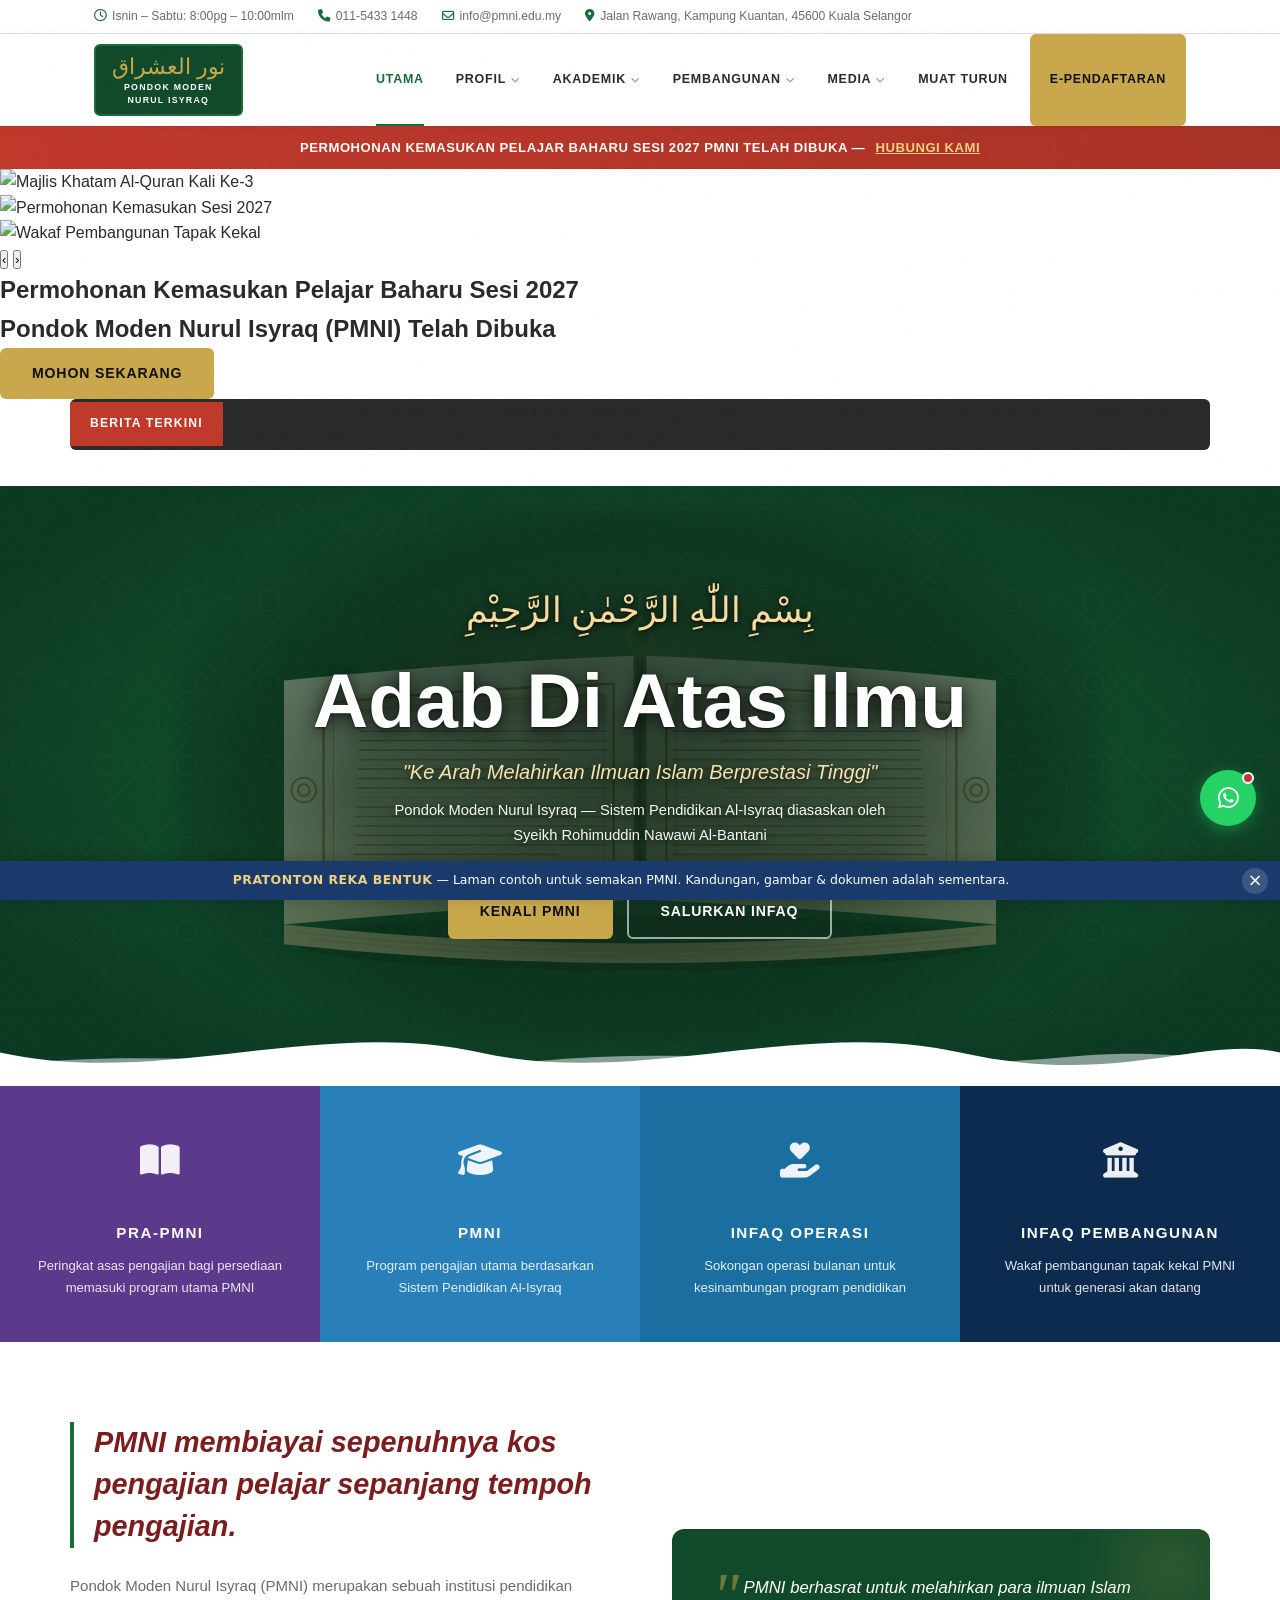
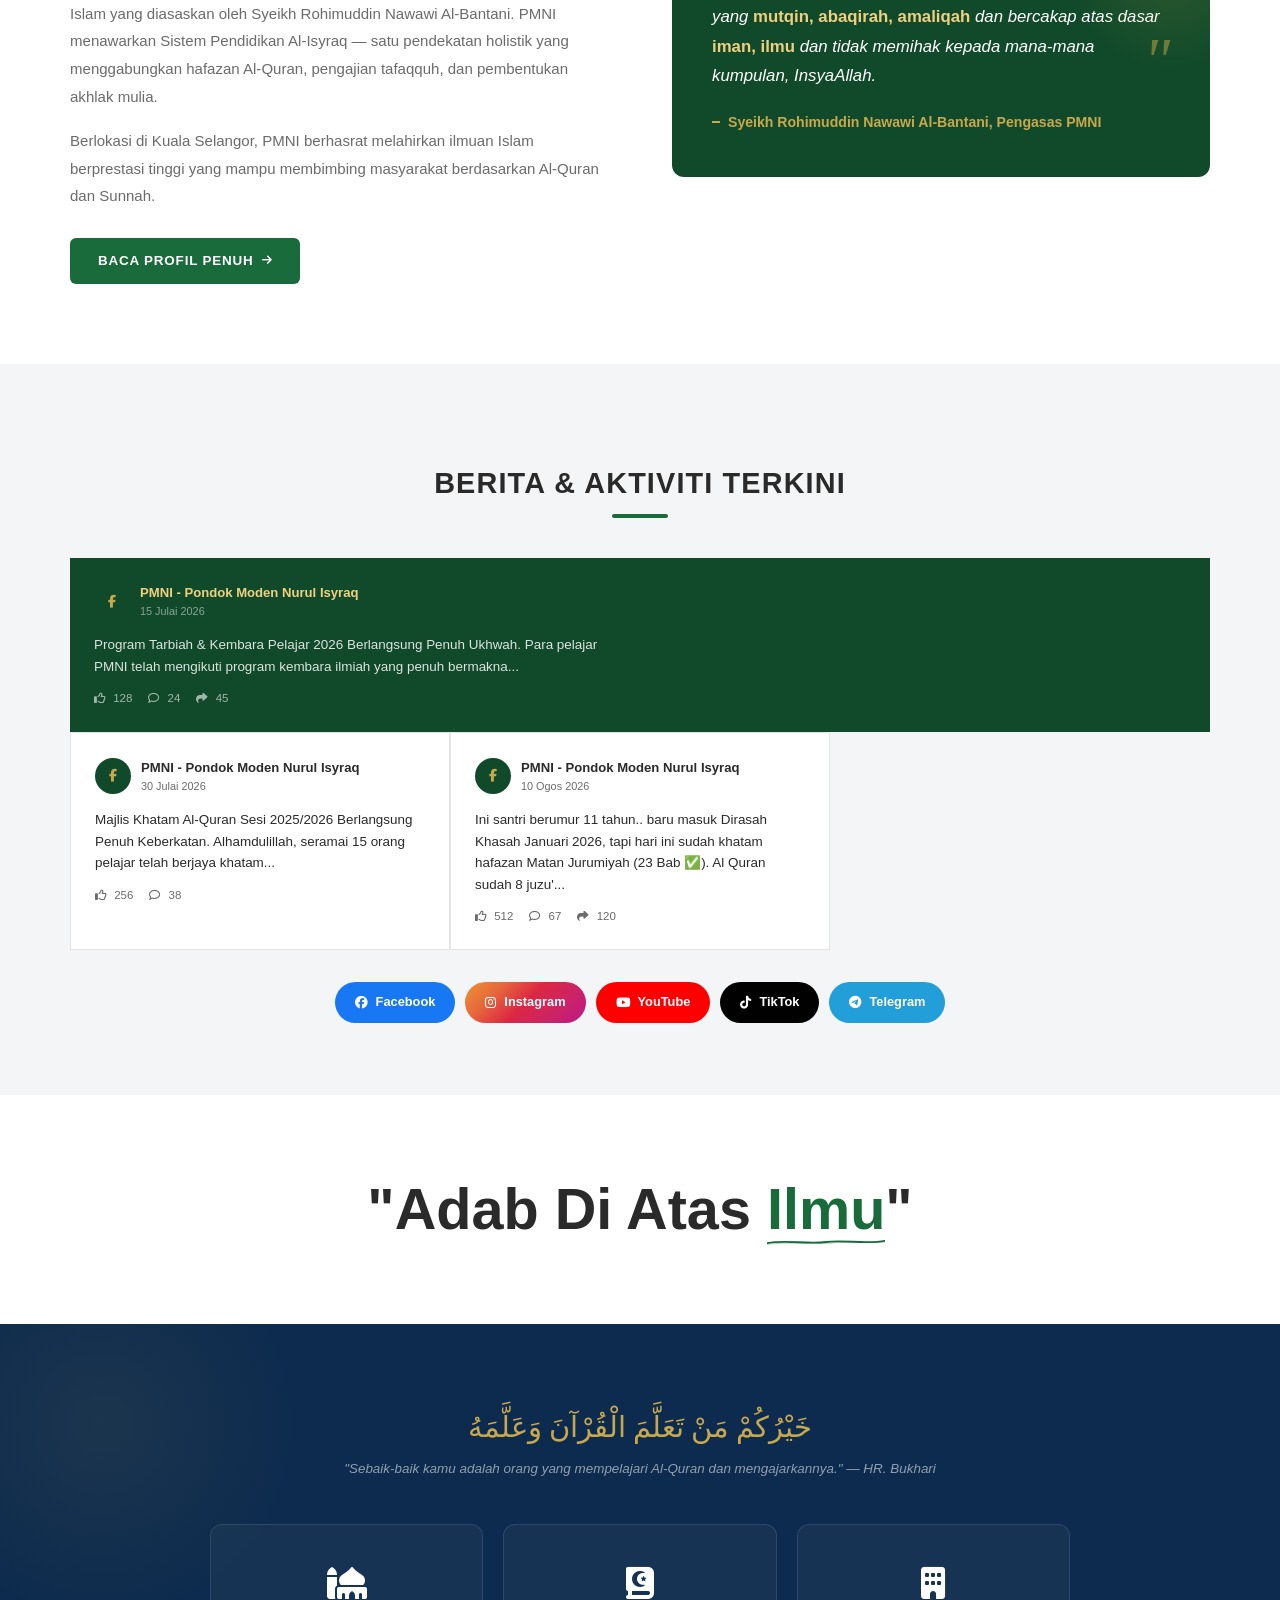
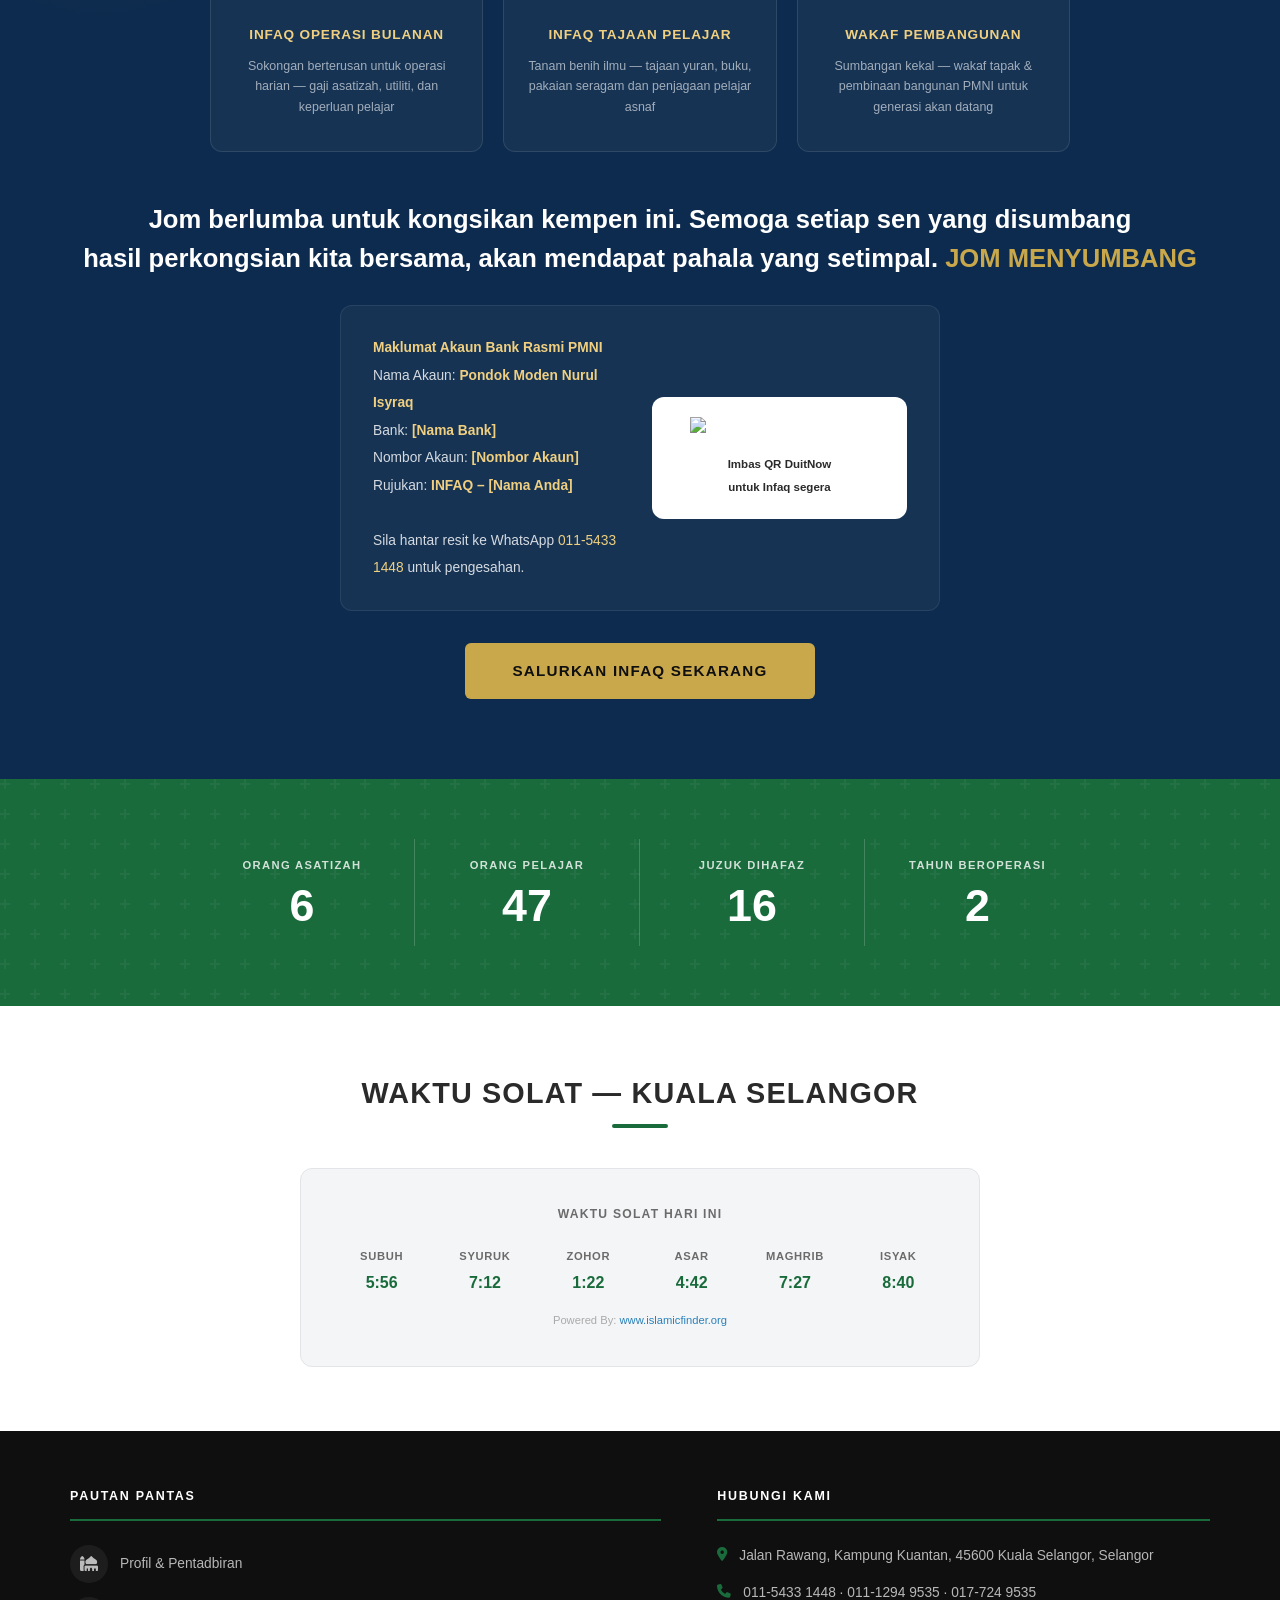
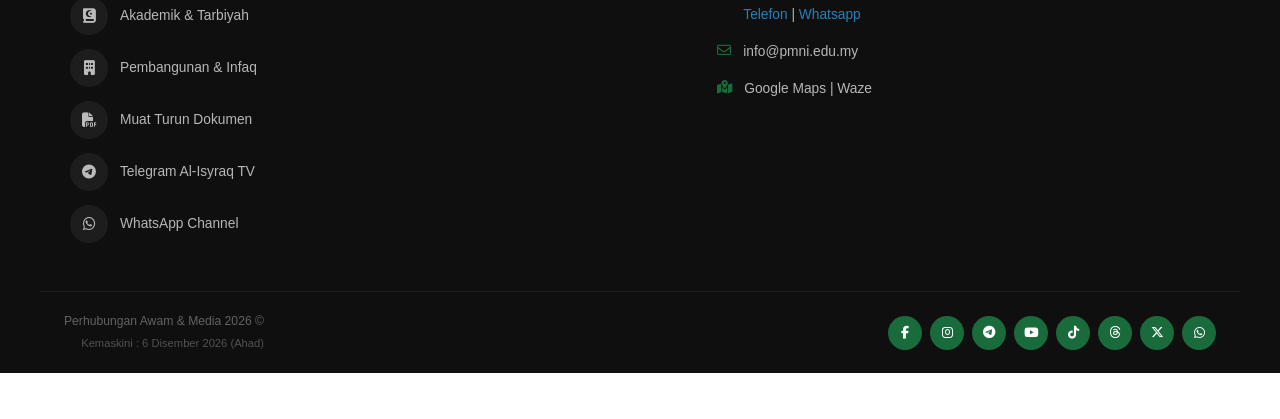
==== commit 19ad3d4e: "Susun atur gaya ADI: slider poster, tajuk hebahan, ticker berita" ====
--- a/index.html
+++ b/index.html
@@ -17,8 +17,43 @@
 
 <!-- PENGUMUMAN -->
 <div class="pengumuman-bar" role="alert">
-  PERMOHONAN KEMASUKAN PELAJAR BAHARU SESI 2027 PMNI TELAH DIBUKA —
+  PERMOHONAN KEMASUKAN PELAJAR BAHARU SESI 2027 PMNI TELAH DIBUKA &mdash;
   <a href="pendaftaran.html">HUBUNGI KAMI</a>
+</div>
+
+<!-- SLIDER POSTER -->
+<section class="poster-slider" aria-label="Poster hebahan terkini">
+  <div class="ps-latar" aria-hidden="true"></div>
+  <div class="ps-viewport">
+    <div class="ps-track" id="psTrack">
+      <div class="ps-slide"><img src="imej/poster/poster-1.svg" alt="Majlis Khatam Al-Quran Kali Ke-3"></div>
+      <div class="ps-slide"><img src="imej/poster/poster-2.svg" alt="Permohonan Kemasukan Sesi 2027"></div>
+      <div class="ps-slide"><img src="imej/poster/poster-3.svg" alt="Wakaf Pembangunan Tapak Kekal"></div>
+    </div>
+  </div>
+  <button class="ps-nav ps-prev" id="psPrev" aria-label="Poster sebelumnya">&#8249;</button>
+  <button class="ps-nav ps-next" id="psNext" aria-label="Poster seterusnya">&#8250;</button>
+  <div class="ps-dots" id="psDots"></div>
+</section>
+
+<!-- TAJUK PENGUMUMAN BESAR -->
+<section class="tajuk-hebahan">
+  <h2>Permohonan Kemasukan Pelajar Baharu Sesi 2027<br>Pondok Moden Nurul Isyraq (PMNI) Telah Dibuka</h2>
+  <a href="pendaftaran.html" class="btn-primary">Mohon Sekarang</a>
+</section>
+
+<!-- TICKER BERITA -->
+<div class="latest-bar latest-atas">
+  <span class="latest-label">Berita Terkini</span>
+  <div class="latest-ticker-wrap">
+    <div class="latest-ticker-run" id="tickerRun">
+      <span>Majlis Khatam Al-Quran Kali Ke-3</span>
+      <span>Program Tarbiah Bulanan Bersama Asatizah</span>
+      <span>Pengambilan Pelajar Sesi 2027 Kini Dibuka</span>
+      <span>Sesi Usrah Bersama Syeikh Rohimuddin</span>
+      <span>Perancangan Pembinaan Tapak Kekal PMNI</span>
+    </div>
+  </div>
 </div>
 
 <!-- HERO -->
@@ -73,10 +108,6 @@
 
 <!-- AKTIVITI TERKINI — FACEBOOK FEED INTEGRATED -->
 <section class="berita-seksyen">
-  <div class="latest-bar">
-    <span class="latest-label">Aktiviti Terkini</span>
-    <span class="latest-ticker">Majlis Khatam Al-Quran &middot; Program Tarbiah &middot; Pengambilan Pelajar 2027 dibuka &middot; Sesi Usrah bersama Syeikh</span>
-    <div class="latest-arrows"><button aria-label="Sebelumnya">&#8249;</button><button aria-label="Seterusnya">&#8250;</button></div>
   </div>
 
   <h2 class="seksyen-tajuk" style="margin-top:24px">Berita &amp; Aktiviti Terkini</h2>
--- a/assets/style.css
+++ b/assets/style.css
@@ -73,11 +73,11 @@
 .hero-bg::after{content:'';position:absolute;inset:0;background:url("data:image/svg+xml,%3Csvg width='80' height='80' viewBox='0 0 80 80' xmlns='http://www.w3.org/2000/svg'%3E%3Cg fill='none' stroke='%23ffffff' stroke-opacity='.07' stroke-width='1'%3E%3Cpath d='M40 0 L80 40 L40 80 L0 40 Z'/%3E%3Cpath d='M40 16 L64 40 L40 64 L16 40 Z'/%3E%3Ccircle cx='40' cy='40' r='10'/%3E%3C/g%3E%3C/svg%3E");z-index:-1}
 @keyframes heroZoom{from{transform:scale(1.05)}to{transform:scale(1.12)}}
 .hero-overlay{position:absolute;inset:0;background:radial-gradient(ellipse 60% 60% at 50% 47%,rgba(17,74,42,.18) 0%,rgba(17,74,42,.42) 55%,rgba(10,53,32,.80) 100%);z-index:1}
-.hero-content{position:relative;z-index:2;padding:80px 24px 130px;max-width:820px;margin:0 auto}
-.hero-bismillah{font-family:var(--font-arab);font-size:2.2rem;color:var(--emas-muda);margin-bottom:20px;direction:rtl;text-shadow:0 2px 10px rgba(0,0,0,.7),0 1px 3px rgba(0,0,0,.6);opacity:0;animation:fadeUp .8s .2s forwards}
+.hero-content{position:relative;z-index:2;padding:80px 24px 130px;max-width:820px;margin:0 auto}.hero-content::before{content:'';position:absolute;left:50%;top:48%;transform:translate(-50%,-50%);width:132%;height:96%;pointer-events:none;z-index:-1;background:radial-gradient(ellipse at center,rgba(6,32,18,.82) 0%,rgba(6,32,18,.66) 42%,rgba(6,32,18,.30) 66%,rgba(6,32,18,0) 80%);filter:blur(8px)}
+.hero-bismillah{font-family:var(--font-arab);font-size:2.2rem;color:#f7dc9e;margin-bottom:20px;direction:rtl;text-shadow:0 2px 10px rgba(0,0,0,.7),0 1px 3px rgba(0,0,0,.6);opacity:0;animation:fadeUp .8s .2s forwards}
 .hero-slogan{font-size:clamp(2.6rem,7vw,4.8rem);font-weight:900;color:var(--putih);line-height:1.08;margin-bottom:14px;text-shadow:0 3px 18px rgba(0,0,0,.75),0 1px 3px rgba(0,0,0,.6);opacity:0;animation:fadeUp .8s .4s forwards}
-.hero-tagline{font-size:clamp(.95rem,2.2vw,1.25rem);font-weight:500;font-style:italic;color:var(--emas-muda);text-shadow:0 2px 10px rgba(0,0,0,.7);margin-bottom:10px;opacity:0;animation:fadeUp .8s .55s forwards}
-.hero-sub{color:rgba(255,255,255,.92);text-shadow:0 2px 8px rgba(0,0,0,.7);font-size:.92rem;margin-bottom:36px;line-height:1.7;opacity:0;animation:fadeUp .8s .65s forwards}
+.hero-tagline{font-size:clamp(.95rem,2.2vw,1.25rem);font-weight:500;font-style:italic;color:#f9e3ad;text-shadow:0 2px 10px rgba(0,0,0,.7);margin-bottom:10px;opacity:0;animation:fadeUp .8s .55s forwards}
+.hero-sub{color:rgba(255,255,255,.97);text-shadow:0 2px 8px rgba(0,0,0,.7);font-size:.92rem;margin-bottom:36px;line-height:1.7;opacity:0;animation:fadeUp .8s .65s forwards}
 .hero-btns{display:flex;gap:14px;justify-content:center;flex-wrap:wrap;opacity:0;animation:fadeUp .8s .8s forwards}
 @keyframes fadeUp{from{opacity:0;transform:translateY(24px)}to{opacity:1;transform:translateY(0)}}
 .btn-primary{display:inline-flex;align-items:center;gap:8px;background:var(--emas);color:var(--hitam);font-weight:800;font-size:.88rem;letter-spacing:.06em;text-transform:uppercase;padding:14px 32px;border-radius:var(--radius);border:none;cursor:pointer;transition:all var(--tr)}
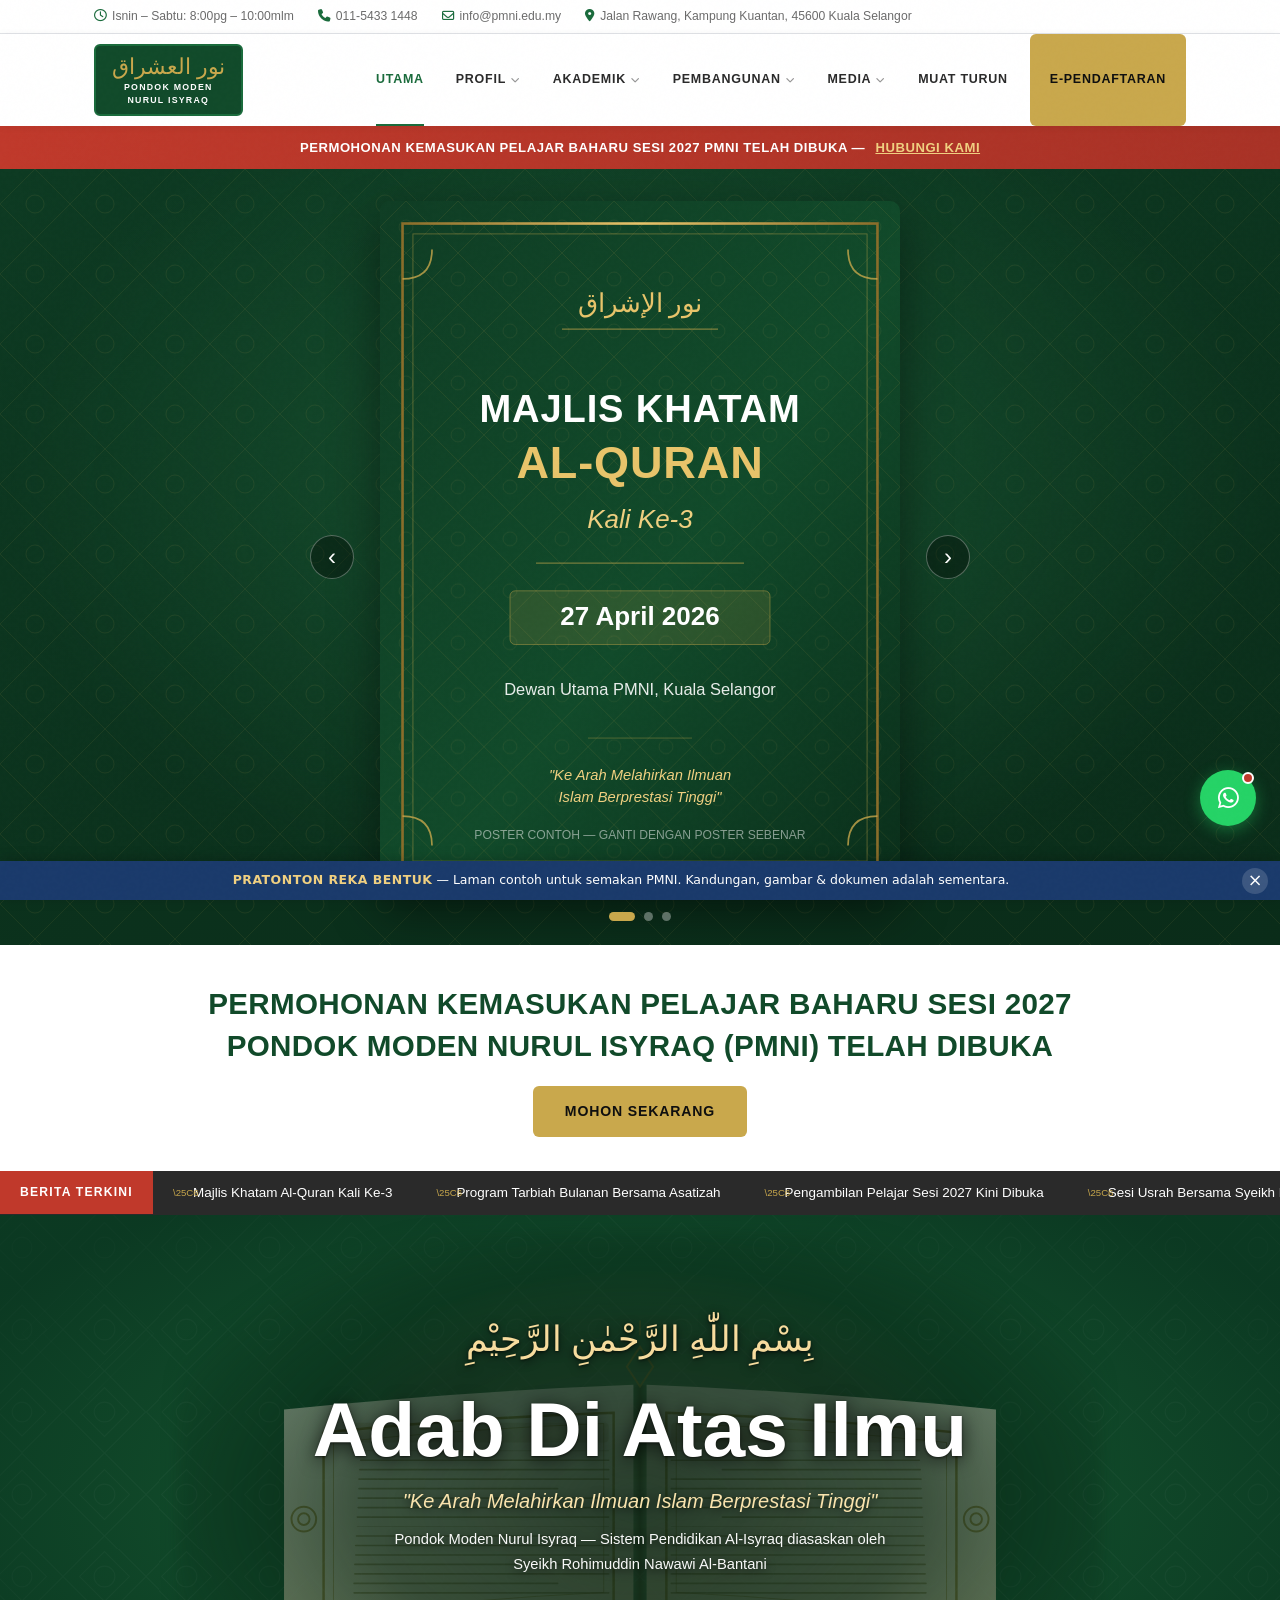
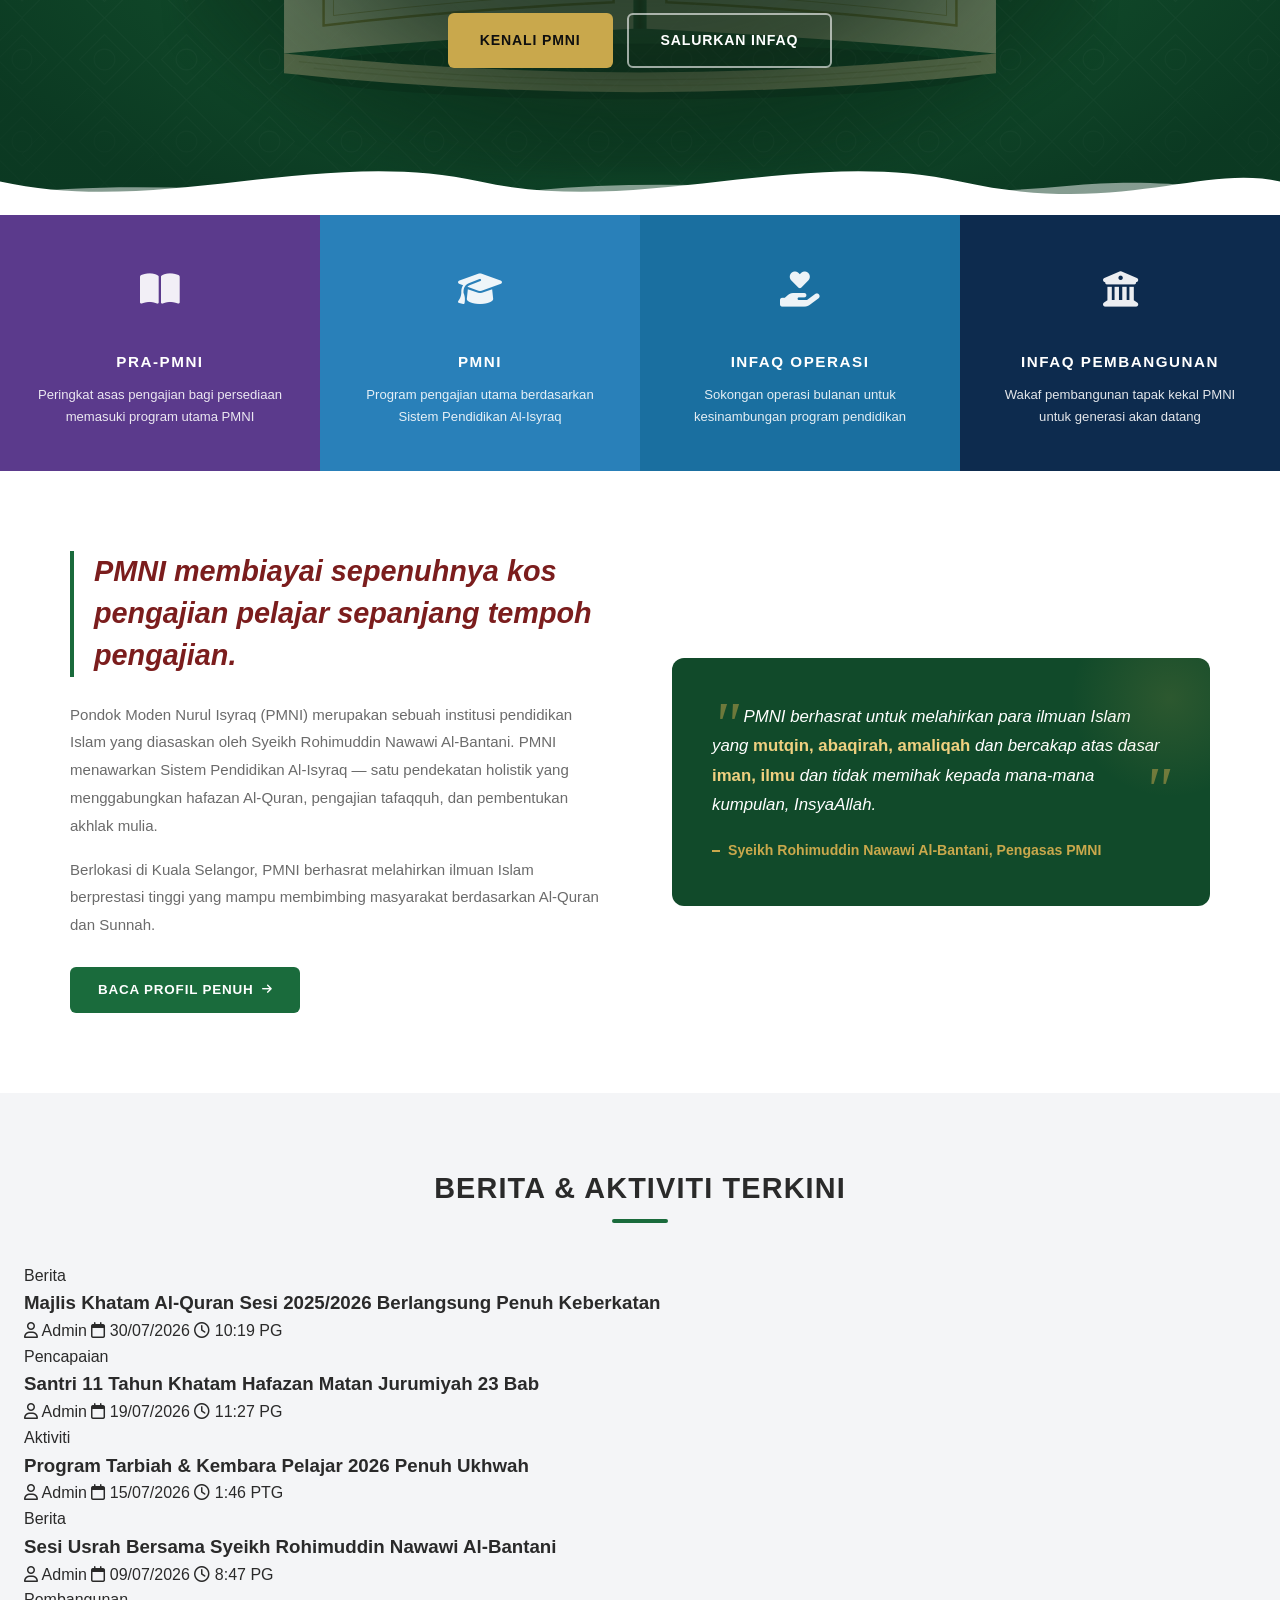
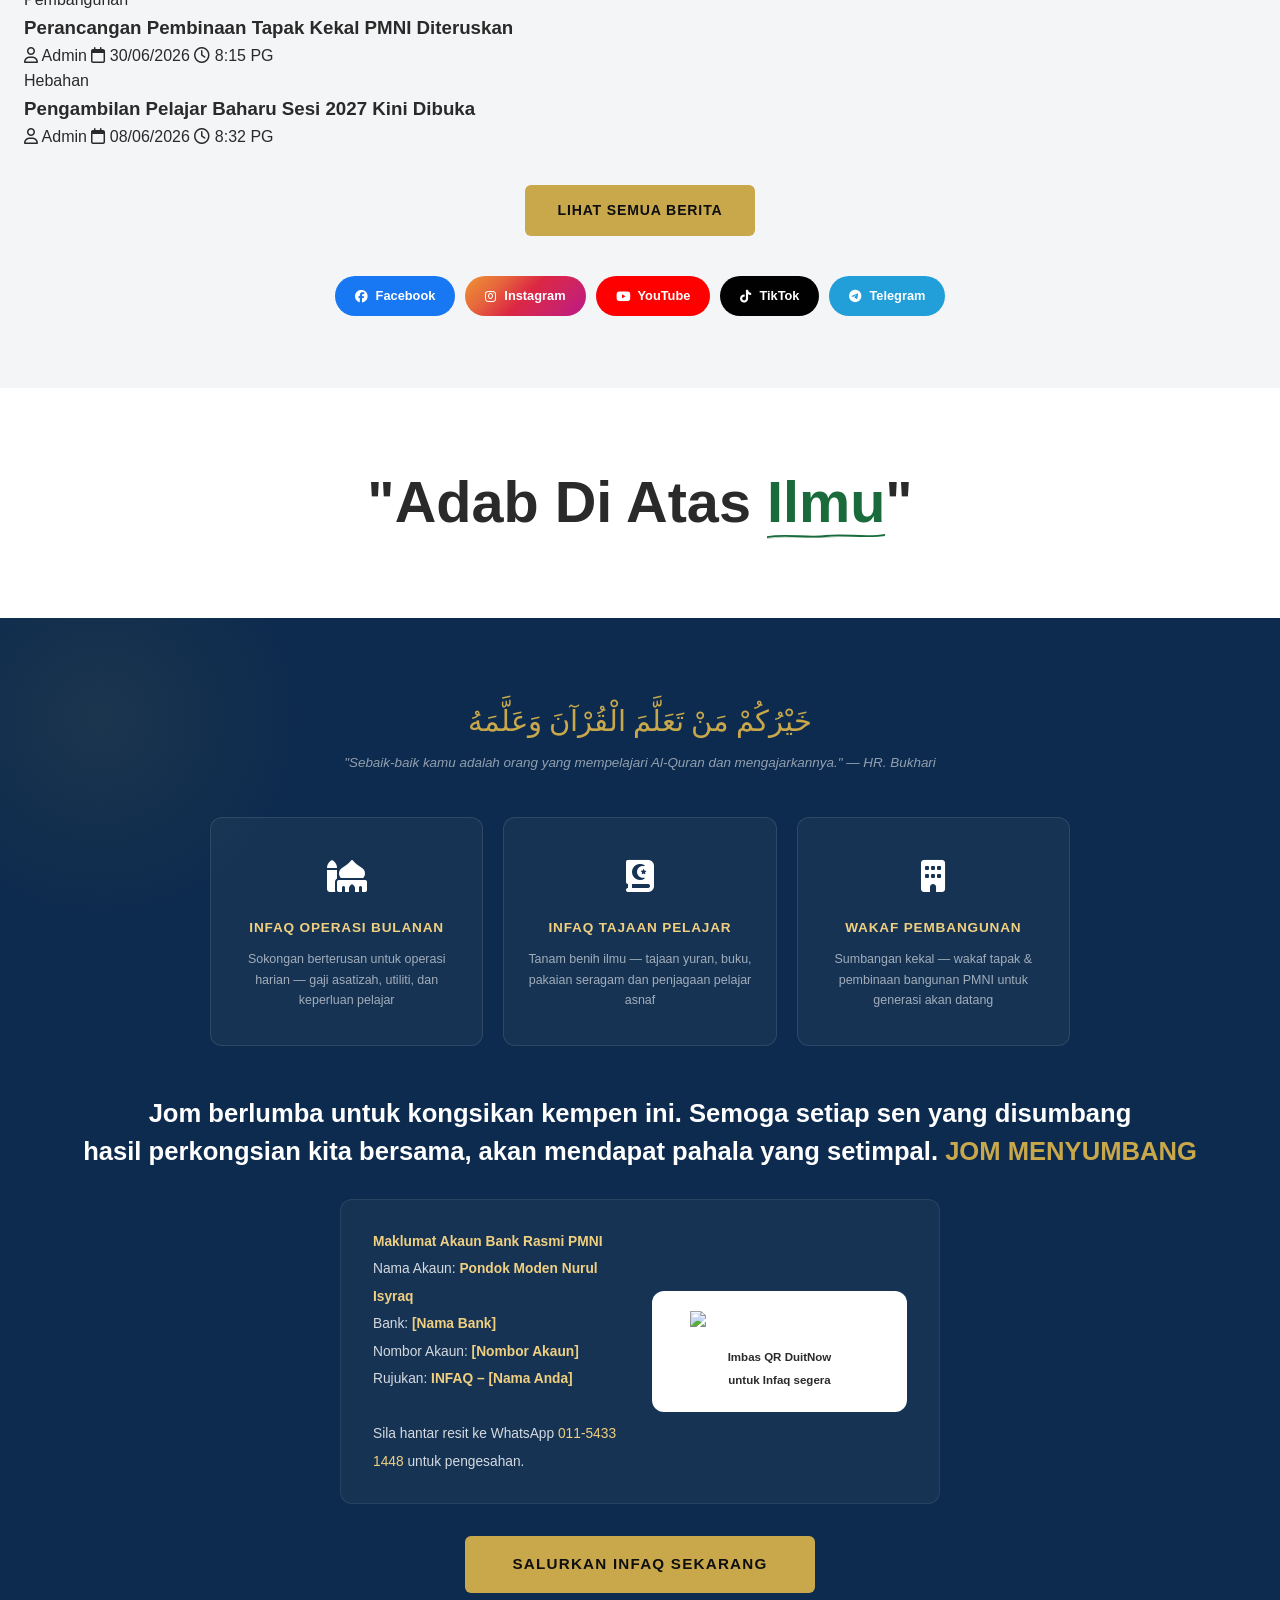
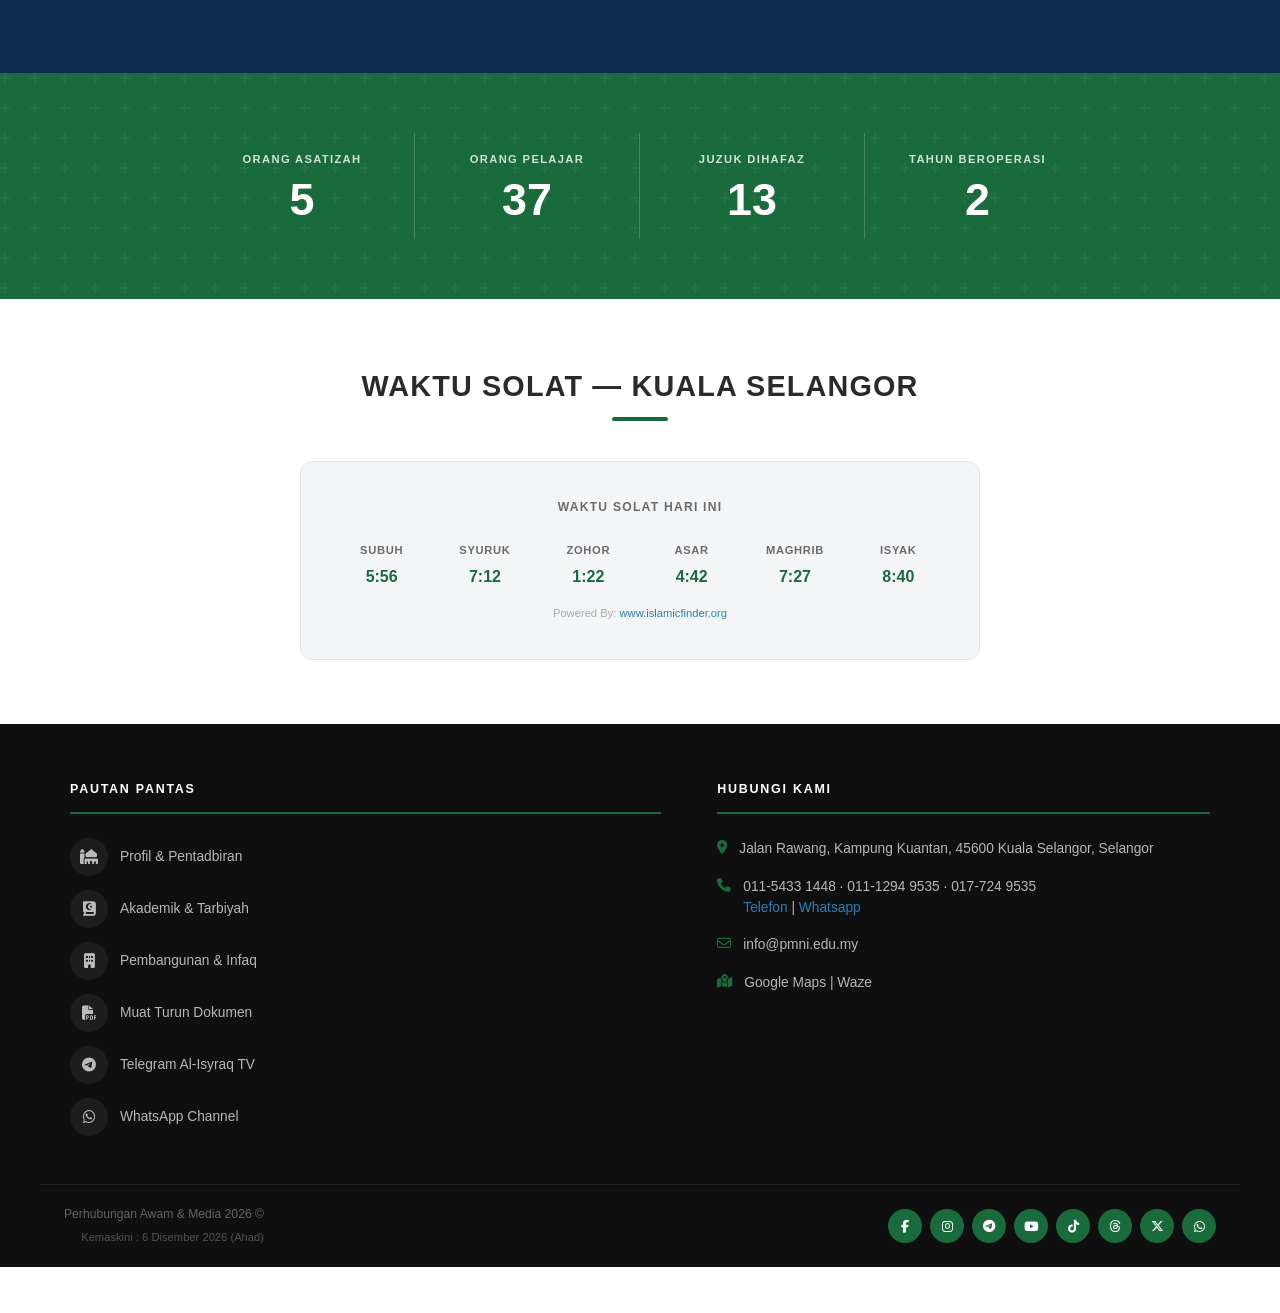
==== commit 68a565cc: "Grid berita gaya ADI — sistem post WordPress" ====
--- a/index.html
+++ b/index.html
@@ -106,49 +106,110 @@
   </div>
 </section>
 
-<!-- AKTIVITI TERKINI — FACEBOOK FEED INTEGRATED -->
+<!-- BERITA & AKTIVITI -->
 <section class="berita-seksyen">
-  </div>
-
-  <h2 class="seksyen-tajuk" style="margin-top:24px">Berita &amp; Aktiviti Terkini</h2>
+  <h2 class="seksyen-tajuk">Berita &amp; Aktiviti Terkini</h2>
   <div class="seksyen-garis"></div>
 
   <!--
-    FACEBOOK FEED INTEGRATION:
-    Di WordPress, pasang plugin "Smash Balloon Custom Facebook Feed Pro"
-    dan guna shortcode [custom-facebook-feed] di sini.
-
-    Manual embed alternatif (tanpa plugin):
-    <div class="fb-page" data-href="https://www.facebook.com/share/1EsJNTfjje/"
-         data-tabs="timeline" data-width="1100" data-height="600"
-         data-small-header="false" data-adapt-container-width="true"
-         data-hide-cover="false" data-show-facepile="true">
-    </div>
+    DI WORDPRESS:
+    Bahagian ini menggunakan sistem Post WordPress biasa (bukan Facebook feed).
+    Kategori: Berita, Aktiviti, Pencapaian, Pembangunan, Hebahan.
+    Admin tambah berita dari dashboard — terus muncul di sini secara automatik.
   -->
 
-  <!-- Static preview cards (akan diganti dengan auto feed di WordPress) -->
-  <div class="fb-feed-container reveal">
-    <div class="fb-post-card featured">
-      <img class="fb-img" src="imej/galeri/aktiviti-1.jpg" alt="Program Tarbiah PMNI" loading="lazy" onerror="this.style.display='none'">
-      <div>
-        <div class="fb-header"><div class="fb-avatar"><i class="fa-brands fa-facebook-f"></i></div><div><div class="fb-name">PMNI - Pondok Moden Nurul Isyraq</div><div class="fb-date">15 Julai 2026</div></div></div>
-        <div class="fb-text">Program Tarbiah &amp; Kembara Pelajar 2026 Berlangsung Penuh Ukhwah. Para pelajar PMNI telah mengikuti program kembara ilmiah yang penuh bermakna...</div>
-        <div class="fb-engagement"><span><i class="fa-regular fa-thumbs-up"></i> 128</span><span><i class="fa-regular fa-comment"></i> 24</span><span><i class="fa-solid fa-share"></i> 45</span></div>
-      </div>
-    </div>
-    <div class="fb-post-card">
-      <div class="fb-header"><div class="fb-avatar"><i class="fa-brands fa-facebook-f"></i></div><div><div class="fb-name">PMNI - Pondok Moden Nurul Isyraq</div><div class="fb-date">30 Julai 2026</div></div></div>
-      <div class="fb-text">Majlis Khatam Al-Quran Sesi 2025/2026 Berlangsung Penuh Keberkatan. Alhamdulillah, seramai 15 orang pelajar telah berjaya khatam...</div>
-      <div class="fb-engagement"><span><i class="fa-regular fa-thumbs-up"></i> 256</span><span><i class="fa-regular fa-comment"></i> 38</span></div>
-    </div>
-    <div class="fb-post-card">
-      <div class="fb-header"><div class="fb-avatar"><i class="fa-brands fa-facebook-f"></i></div><div><div class="fb-name">PMNI - Pondok Moden Nurul Isyraq</div><div class="fb-date">10 Ogos 2026</div></div></div>
-      <div class="fb-text">Ini santri berumur 11 tahun.. baru masuk Dirasah Khasah Januari 2026, tapi hari ini sudah khatam hafazan Matan Jurumiyah (23 Bab ✅). Al Quran sudah 8 juzu'...</div>
-      <div class="fb-engagement"><span><i class="fa-regular fa-thumbs-up"></i> 512</span><span><i class="fa-regular fa-comment"></i> 67</span><span><i class="fa-solid fa-share"></i> 120</span></div>
-    </div>
-  </div>
-
-  <div class="sosmed-row" style="margin-top:32px">
+  <div class="berita-grid">
+    <article class="berita-kad reveal">
+      <a class="bk-imej" href="#" aria-label="Majlis Khatam Al-Quran Sesi 2025/2026 Berlangsung Penuh Keberkatan">
+        <img src="imej/galeri/b1.jpg" alt="" loading="lazy" onerror="this.remove()">
+        <span class="bk-kategori">Berita</span>
+      </a>
+      <div class="bk-isi">
+        <h3 class="bk-tajuk"><a href="#">Majlis Khatam Al-Quran Sesi 2025/2026 Berlangsung Penuh Keberkatan</a></h3>
+        <div class="bk-meta">
+          <span><i class="fa-regular fa-user"></i> Admin</span>
+          <span><i class="fa-regular fa-calendar"></i> 30/07/2026</span>
+          <span><i class="fa-regular fa-clock"></i> 10:19 PG</span>
+        </div>
+      </div>
+    </article>
+    <article class="berita-kad reveal">
+      <a class="bk-imej" href="#" aria-label="Santri 11 Tahun Khatam Hafazan Matan Jurumiyah 23 Bab">
+        <img src="imej/galeri/b2.jpg" alt="" loading="lazy" onerror="this.remove()">
+        <span class="bk-kategori">Pencapaian</span>
+      </a>
+      <div class="bk-isi">
+        <h3 class="bk-tajuk"><a href="#">Santri 11 Tahun Khatam Hafazan Matan Jurumiyah 23 Bab</a></h3>
+        <div class="bk-meta">
+          <span><i class="fa-regular fa-user"></i> Admin</span>
+          <span><i class="fa-regular fa-calendar"></i> 19/07/2026</span>
+          <span><i class="fa-regular fa-clock"></i> 11:27 PG</span>
+        </div>
+      </div>
+    </article>
+    <article class="berita-kad reveal">
+      <a class="bk-imej" href="#" aria-label="Program Tarbiah &amp; Kembara Pelajar 2026 Penuh Ukhwah">
+        <img src="imej/galeri/b3.jpg" alt="" loading="lazy" onerror="this.remove()">
+        <span class="bk-kategori">Aktiviti</span>
+      </a>
+      <div class="bk-isi">
+        <h3 class="bk-tajuk"><a href="#">Program Tarbiah &amp; Kembara Pelajar 2026 Penuh Ukhwah</a></h3>
+        <div class="bk-meta">
+          <span><i class="fa-regular fa-user"></i> Admin</span>
+          <span><i class="fa-regular fa-calendar"></i> 15/07/2026</span>
+          <span><i class="fa-regular fa-clock"></i> 1:46 PTG</span>
+        </div>
+      </div>
+    </article>
+    <article class="berita-kad reveal">
+      <a class="bk-imej" href="#" aria-label="Sesi Usrah Bersama Syeikh Rohimuddin Nawawi Al-Bantani">
+        <img src="imej/galeri/b4.jpg" alt="" loading="lazy" onerror="this.remove()">
+        <span class="bk-kategori">Berita</span>
+      </a>
+      <div class="bk-isi">
+        <h3 class="bk-tajuk"><a href="#">Sesi Usrah Bersama Syeikh Rohimuddin Nawawi Al-Bantani</a></h3>
+        <div class="bk-meta">
+          <span><i class="fa-regular fa-user"></i> Admin</span>
+          <span><i class="fa-regular fa-calendar"></i> 09/07/2026</span>
+          <span><i class="fa-regular fa-clock"></i> 8:47 PG</span>
+        </div>
+      </div>
+    </article>
+    <article class="berita-kad reveal">
+      <a class="bk-imej" href="#" aria-label="Perancangan Pembinaan Tapak Kekal PMNI Diteruskan">
+        <img src="imej/galeri/b5.jpg" alt="" loading="lazy" onerror="this.remove()">
+        <span class="bk-kategori">Pembangunan</span>
+      </a>
+      <div class="bk-isi">
+        <h3 class="bk-tajuk"><a href="#">Perancangan Pembinaan Tapak Kekal PMNI Diteruskan</a></h3>
+        <div class="bk-meta">
+          <span><i class="fa-regular fa-user"></i> Admin</span>
+          <span><i class="fa-regular fa-calendar"></i> 30/06/2026</span>
+          <span><i class="fa-regular fa-clock"></i> 8:15 PG</span>
+        </div>
+      </div>
+    </article>
+    <article class="berita-kad reveal">
+      <a class="bk-imej" href="#" aria-label="Pengambilan Pelajar Baharu Sesi 2027 Kini Dibuka">
+        <img src="imej/galeri/b6.jpg" alt="" loading="lazy" onerror="this.remove()">
+        <span class="bk-kategori">Hebahan</span>
+      </a>
+      <div class="bk-isi">
+        <h3 class="bk-tajuk"><a href="#">Pengambilan Pelajar Baharu Sesi 2027 Kini Dibuka</a></h3>
+        <div class="bk-meta">
+          <span><i class="fa-regular fa-user"></i> Admin</span>
+          <span><i class="fa-regular fa-calendar"></i> 08/06/2026</span>
+          <span><i class="fa-regular fa-clock"></i> 8:32 PG</span>
+        </div>
+      </div>
+    </article>
+  </div>
+
+  <div style="text-align:center;margin-top:36px">
+    <a href="#" class="btn-primary">Lihat Semua Berita</a>
+  </div>
+
+  <div class="sosmed-row" style="margin-top:40px">
     <a href="https://www.facebook.com/share/1EsJNTfjje/" target="_blank" rel="noopener" class="sosmed-btn fb"><i class="fa-brands fa-facebook"></i> Facebook</a>
     <a href="https://www.instagram.com/pmnalisyraq" target="_blank" rel="noopener" class="sosmed-btn ig"><i class="fa-brands fa-instagram"></i> Instagram</a>
     <a href="https://youtube.com/@pmnalisyraq" target="_blank" rel="noopener" class="sosmed-btn yt"><i class="fa-brands fa-youtube"></i> YouTube</a>
--- a/assets/style.css
+++ b/assets/style.css
@@ -443,3 +443,43 @@
   .pdf-frame{height:380px}
   .pdf-toolbar{flex-direction:column;align-items:flex-start}
 }
+
+/* ============================================================
+   SLIDER POSTER + TAJUK HEBAHAN + TICKER (susunan gaya ADI)
+   ============================================================ */
+.poster-slider{position:relative;background:var(--hijau-gelap);padding:32px 0 24px;overflow:hidden}
+.ps-latar{position:absolute;inset:0;background:radial-gradient(ellipse 70% 80% at 50% 40%,rgba(45,138,82,.35),transparent 70%),linear-gradient(160deg,#0d3a22,#0a2c19);filter:blur(0)}
+.ps-latar::after{content:'';position:absolute;inset:0;background:url("data:image/svg+xml,%3Csvg width='70' height='70' viewBox='0 0 70 70' xmlns='http://www.w3.org/2000/svg'%3E%3Cg fill='none' stroke='%23c9a84c' stroke-opacity='.09'%3E%3Cpath d='M35 0 L70 35 L35 70 L0 35 Z'/%3E%3Ccircle cx='35' cy='35' r='9'/%3E%3C/g%3E%3C/svg%3E")}
+.ps-viewport{position:relative;z-index:2;max-width:520px;margin:0 auto;overflow:hidden;border-radius:10px;box-shadow:0 18px 50px rgba(0,0,0,.45)}
+.ps-track{display:flex;transition:transform .55s cubic-bezier(.4,0,.2,1)}
+.ps-slide{min-width:100%;line-height:0}
+.ps-slide img{width:100%;height:auto;display:block}
+.ps-nav{position:absolute;top:50%;transform:translateY(-50%);z-index:3;width:44px;height:44px;border-radius:50%;border:1px solid rgba(255,255,255,.3);background:rgba(0,0,0,.35);color:#fff;font-size:1.5rem;line-height:1;cursor:pointer;transition:background var(--tr),border-color var(--tr);display:flex;align-items:center;justify-content:center}
+.ps-nav:hover{background:rgba(0,0,0,.6);border-color:var(--emas)}
+.ps-nav:focus-visible{outline:2px solid var(--emas);outline-offset:3px}
+.ps-prev{left:max(16px,calc(50% - 330px))}
+.ps-next{right:max(16px,calc(50% - 330px))}
+.ps-dots{position:relative;z-index:3;display:flex;gap:9px;justify-content:center;margin-top:18px}
+.ps-dots button{width:9px;height:9px;border-radius:50%;border:none;background:rgba(255,255,255,.35);cursor:pointer;padding:0;transition:background var(--tr),width var(--tr)}
+.ps-dots button.aktif{background:var(--emas);width:26px;border-radius:5px}
+
+.tajuk-hebahan{background:var(--putih);text-align:center;padding:38px 24px 34px}
+.tajuk-hebahan h2{font-size:clamp(1.15rem,2.8vw,1.85rem);font-weight:900;color:var(--hijau-gelap);line-height:1.4;text-transform:uppercase;letter-spacing:.01em;margin-bottom:20px}
+.tajuk-hebahan .btn-primary{display:inline-block}
+
+.latest-atas{margin:0 auto 0;border-radius:0;max-width:100%}
+.latest-ticker-wrap{flex:1;overflow:hidden;position:relative;height:44px}
+.latest-ticker-run{display:flex;align-items:center;gap:44px;height:44px;white-space:nowrap;color:var(--putih);font-size:.84rem;font-weight:500;padding-left:20px;animation:tickerJalan 34s linear infinite;will-change:transform}
+.latest-ticker-run span{position:relative;padding-left:20px}
+.latest-ticker-run span::before{content:'\\25C6';position:absolute;left:0;color:var(--emas);font-size:.6rem;top:.28em}
+.latest-bar:hover .latest-ticker-run{animation-play-state:paused}
+@keyframes tickerJalan{from{transform:translateX(0)}to{transform:translateX(-50%)}}
+@media (prefers-reduced-motion:reduce){.latest-ticker-run{animation:none}.ps-track{transition:none}}
+
+@media(max-width:768px){
+  .poster-slider{padding:20px 0 18px}
+  .ps-viewport{max-width:min(84vw,380px)}
+  .ps-nav{width:36px;height:36px;font-size:1.2rem}
+  .ps-prev{left:8px}.ps-next{right:8px}
+  .tajuk-hebahan{padding:26px 18px 24px}
+}
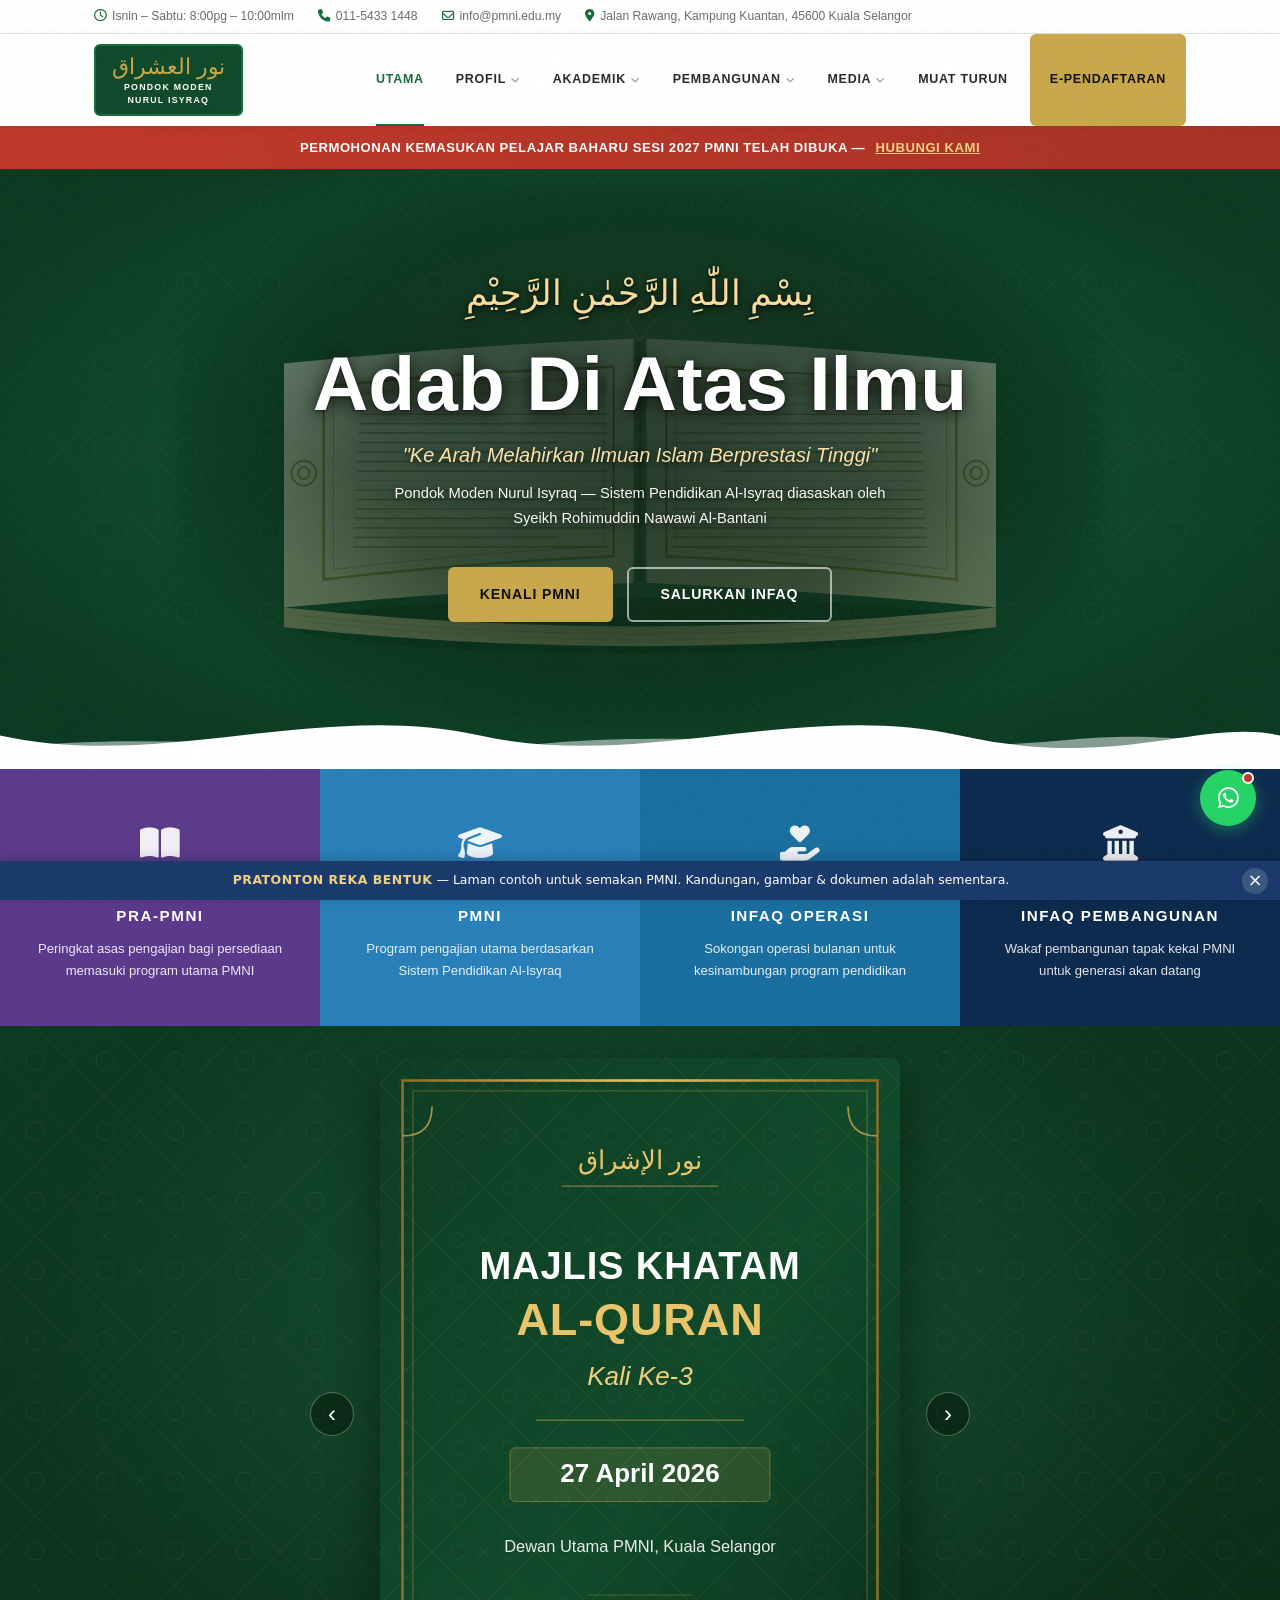
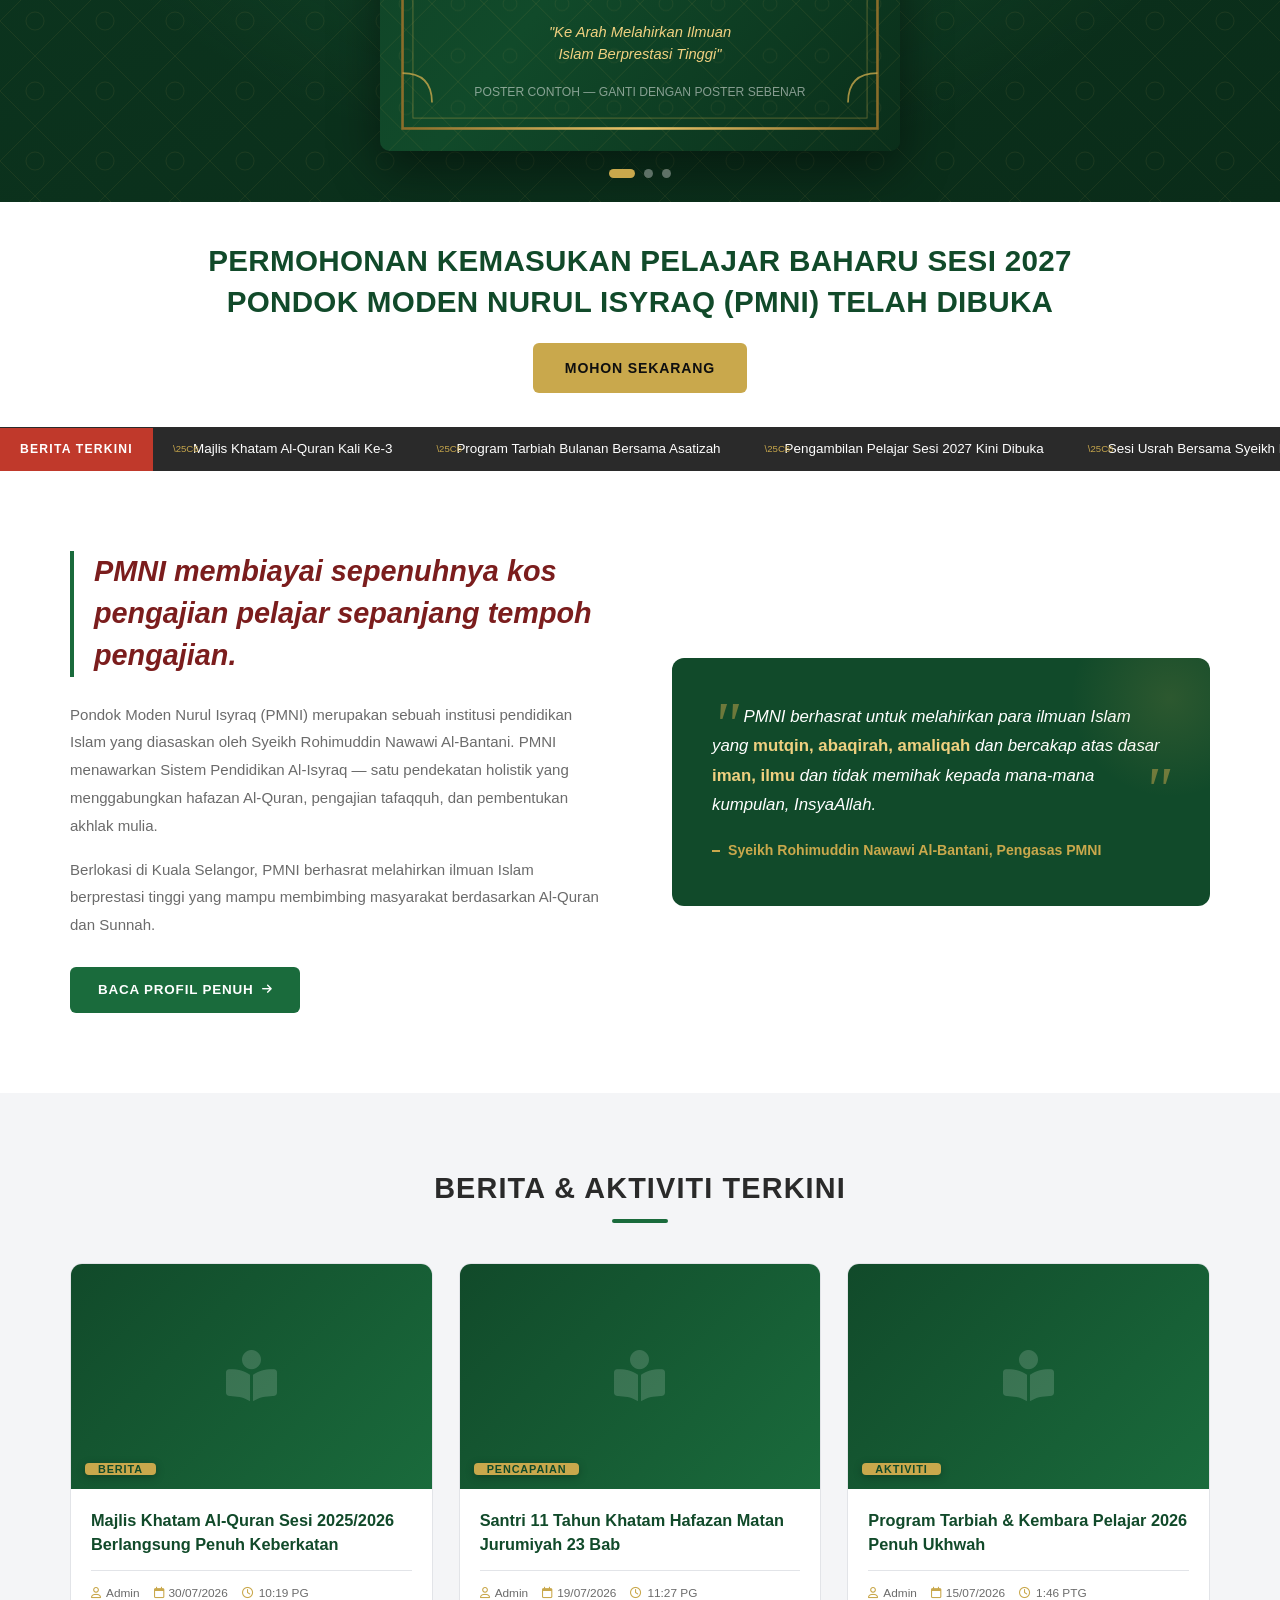
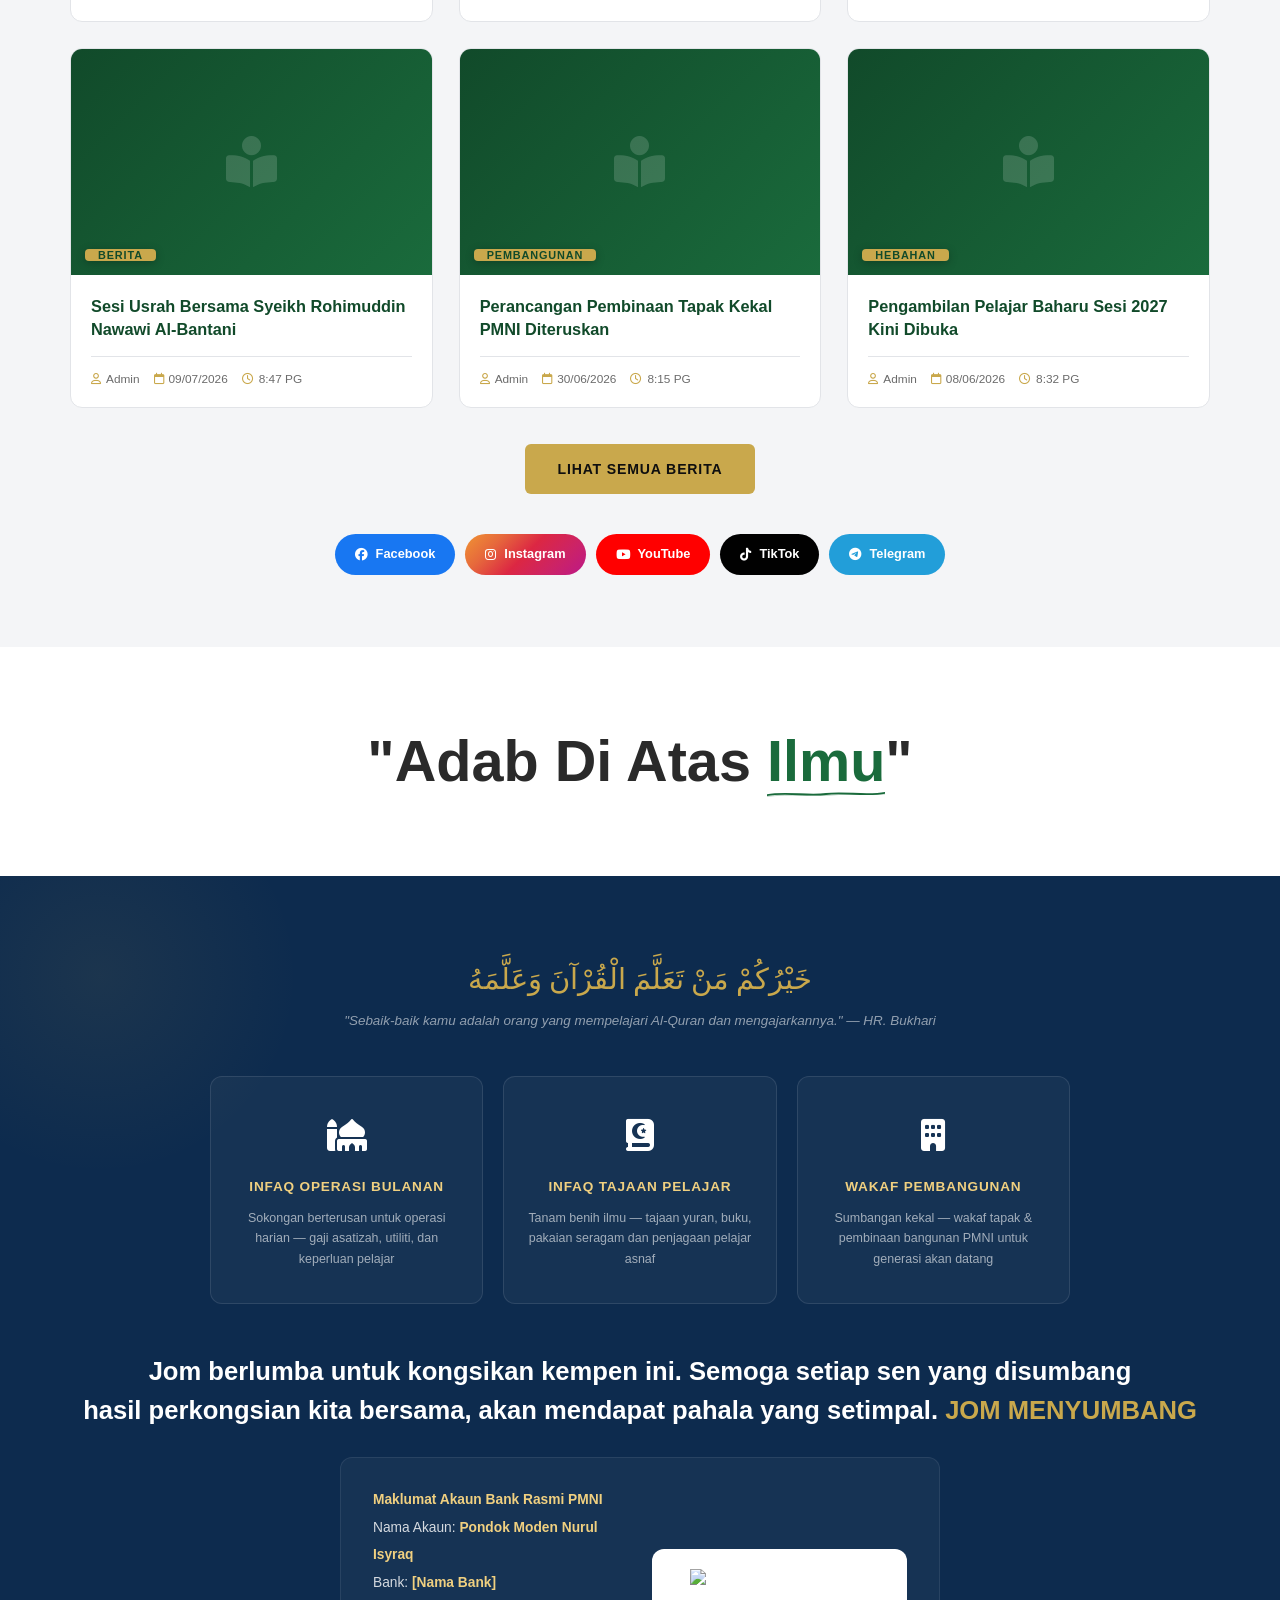
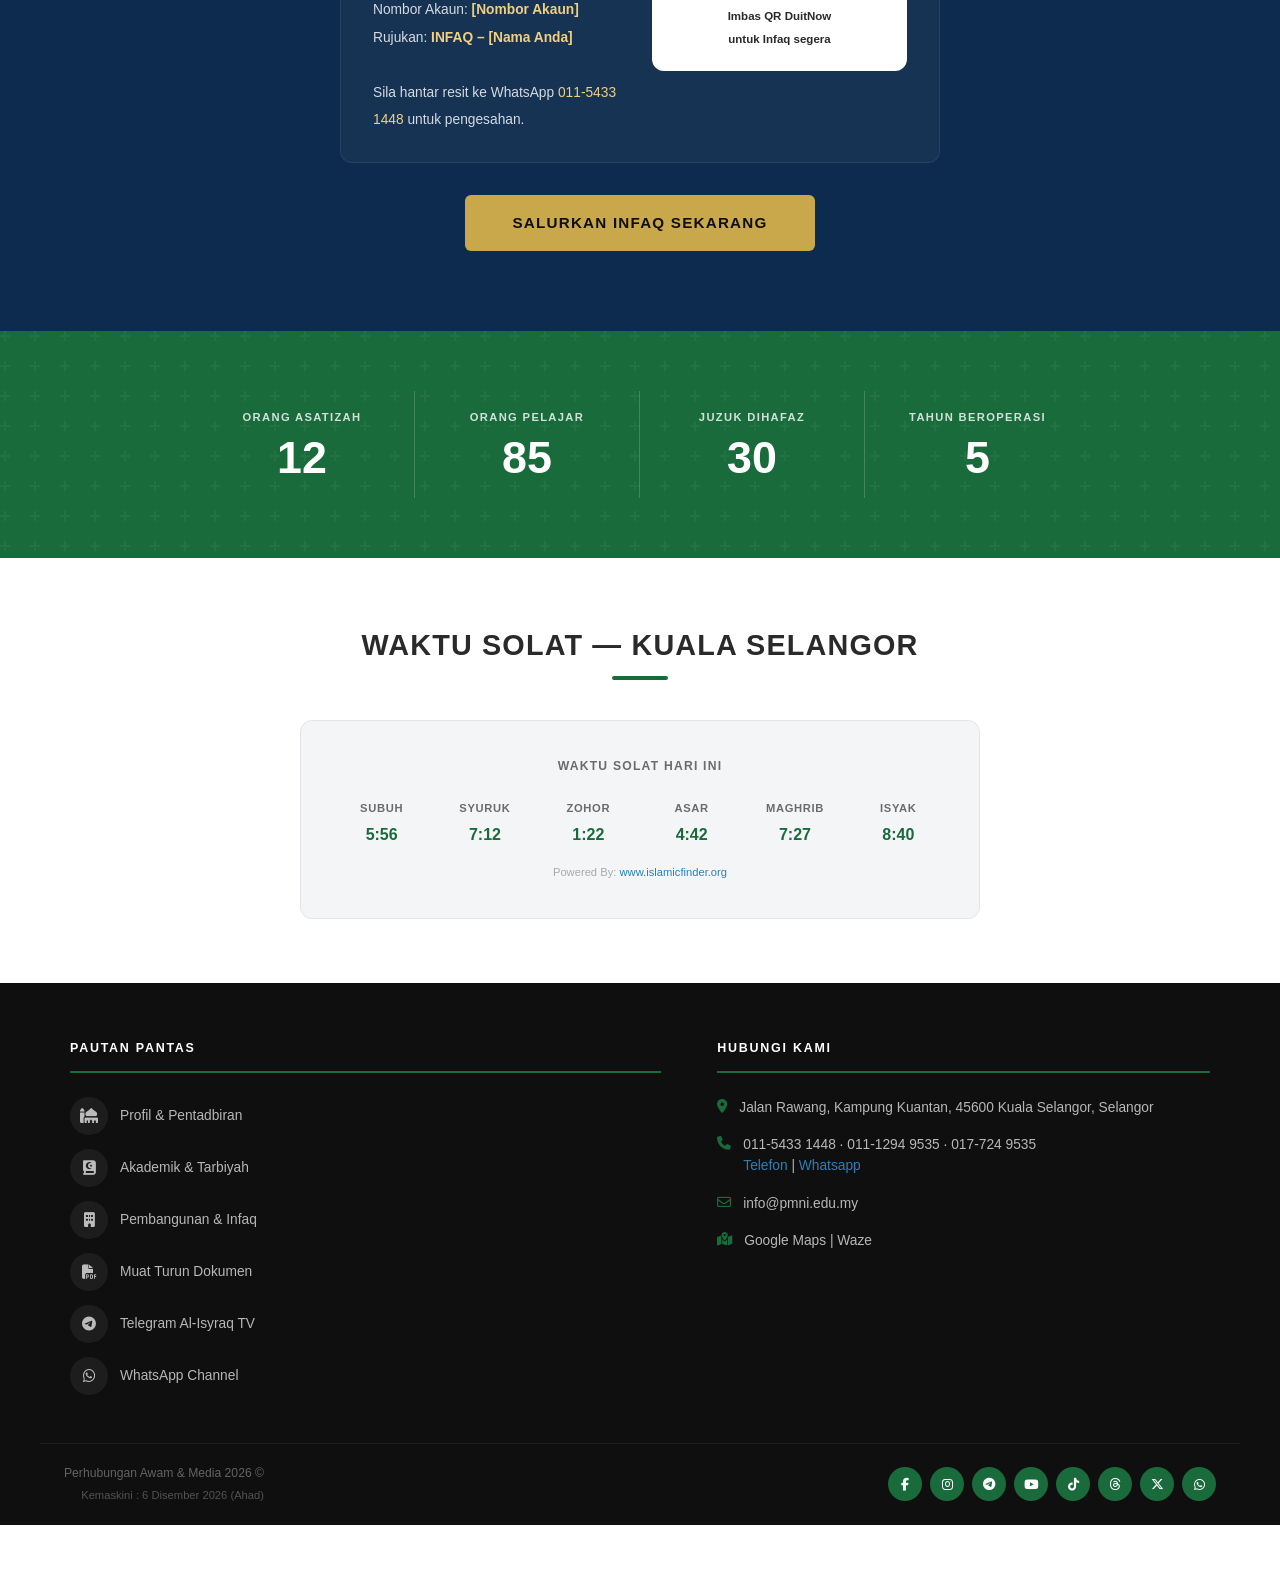
==== commit 978c63da: "Betulkan kedudukan slider: selepas 4 kad, bukan di atas" ====
--- a/index.html
+++ b/index.html
@@ -21,41 +21,6 @@
   <a href="pendaftaran.html">HUBUNGI KAMI</a>
 </div>
 
-<!-- SLIDER POSTER -->
-<section class="poster-slider" aria-label="Poster hebahan terkini">
-  <div class="ps-latar" aria-hidden="true"></div>
-  <div class="ps-viewport">
-    <div class="ps-track" id="psTrack">
-      <div class="ps-slide"><img src="imej/poster/poster-1.svg" alt="Majlis Khatam Al-Quran Kali Ke-3"></div>
-      <div class="ps-slide"><img src="imej/poster/poster-2.svg" alt="Permohonan Kemasukan Sesi 2027"></div>
-      <div class="ps-slide"><img src="imej/poster/poster-3.svg" alt="Wakaf Pembangunan Tapak Kekal"></div>
-    </div>
-  </div>
-  <button class="ps-nav ps-prev" id="psPrev" aria-label="Poster sebelumnya">&#8249;</button>
-  <button class="ps-nav ps-next" id="psNext" aria-label="Poster seterusnya">&#8250;</button>
-  <div class="ps-dots" id="psDots"></div>
-</section>
-
-<!-- TAJUK PENGUMUMAN BESAR -->
-<section class="tajuk-hebahan">
-  <h2>Permohonan Kemasukan Pelajar Baharu Sesi 2027<br>Pondok Moden Nurul Isyraq (PMNI) Telah Dibuka</h2>
-  <a href="pendaftaran.html" class="btn-primary">Mohon Sekarang</a>
-</section>
-
-<!-- TICKER BERITA -->
-<div class="latest-bar latest-atas">
-  <span class="latest-label">Berita Terkini</span>
-  <div class="latest-ticker-wrap">
-    <div class="latest-ticker-run" id="tickerRun">
-      <span>Majlis Khatam Al-Quran Kali Ke-3</span>
-      <span>Program Tarbiah Bulanan Bersama Asatizah</span>
-      <span>Pengambilan Pelajar Sesi 2027 Kini Dibuka</span>
-      <span>Sesi Usrah Bersama Syeikh Rohimuddin</span>
-      <span>Perancangan Pembinaan Tapak Kekal PMNI</span>
-    </div>
-  </div>
-</div>
-
 <!-- HERO -->
 <section class="hero" role="banner">
   <div class="hero-bg" aria-hidden="true"></div>
@@ -84,6 +49,41 @@
   <div class="kad kad-2 reveal reveal-delay-1"><div class="kad-ikon"><i class="fa-solid fa-graduation-cap"></i></div><div class="kad-tajuk">PMNI</div><div class="kad-teks">Program pengajian utama berdasarkan Sistem Pendidikan Al-Isyraq</div></div>
   <div class="kad kad-3 reveal reveal-delay-2"><div class="kad-ikon"><i class="fa-solid fa-hand-holding-heart"></i></div><div class="kad-tajuk">Infaq Operasi</div><div class="kad-teks">Sokongan operasi bulanan untuk kesinambungan program pendidikan</div></div>
   <div class="kad kad-4 reveal reveal-delay-3"><div class="kad-ikon"><i class="fa-solid fa-building-columns"></i></div><div class="kad-tajuk">Infaq Pembangunan</div><div class="kad-teks">Wakaf pembangunan tapak kekal PMNI untuk generasi akan datang</div></div>
+</div>
+
+<!-- SLIDER POSTER -->
+<section class="poster-slider" aria-label="Poster hebahan terkini">
+  <div class="ps-latar" aria-hidden="true"></div>
+  <div class="ps-viewport">
+    <div class="ps-track" id="psTrack">
+      <div class="ps-slide"><img src="imej/poster/poster-1.svg" alt="Majlis Khatam Al-Quran Kali Ke-3"></div>
+      <div class="ps-slide"><img src="imej/poster/poster-2.svg" alt="Permohonan Kemasukan Sesi 2027"></div>
+      <div class="ps-slide"><img src="imej/poster/poster-3.svg" alt="Wakaf Pembangunan Tapak Kekal"></div>
+    </div>
+  </div>
+  <button class="ps-nav ps-prev" id="psPrev" aria-label="Poster sebelumnya">&#8249;</button>
+  <button class="ps-nav ps-next" id="psNext" aria-label="Poster seterusnya">&#8250;</button>
+  <div class="ps-dots" id="psDots"></div>
+</section>
+
+<!-- TAJUK PENGUMUMAN BESAR -->
+<section class="tajuk-hebahan">
+  <h2>Permohonan Kemasukan Pelajar Baharu Sesi 2027<br>Pondok Moden Nurul Isyraq (PMNI) Telah Dibuka</h2>
+  <a href="pendaftaran.html" class="btn-primary">Mohon Sekarang</a>
+</section>
+
+<!-- TICKER BERITA -->
+<div class="latest-bar latest-atas">
+  <span class="latest-label">Berita Terkini</span>
+  <div class="latest-ticker-wrap">
+    <div class="latest-ticker-run" id="tickerRun">
+      <span>Majlis Khatam Al-Quran Kali Ke-3</span>
+      <span>Program Tarbiah Bulanan Bersama Asatizah</span>
+      <span>Pengambilan Pelajar Sesi 2027 Kini Dibuka</span>
+      <span>Sesi Usrah Bersama Syeikh Rohimuddin</span>
+      <span>Perancangan Pembinaan Tapak Kekal PMNI</span>
+    </div>
+  </div>
 </div>
 
 <!-- PENGENALAN -->
--- a/assets/style.css
+++ b/assets/style.css
@@ -483,3 +483,23 @@
   .ps-prev{left:8px}.ps-next{right:8px}
   .tajuk-hebahan{padding:26px 18px 24px}
 }
+
+/* ============================================================
+   GRID BERITA (gaya ADI — sistem post WordPress)
+   ============================================================ */
+.berita-grid{display:grid;grid-template-columns:repeat(auto-fill,minmax(300px,1fr));gap:26px;max-width:var(--max-w);margin:0 auto}
+.berita-kad{background:var(--putih);border:1px solid var(--garis);border-radius:var(--radius-lg);overflow:hidden;display:flex;flex-direction:column;transition:transform var(--tr),box-shadow var(--tr)}
+.berita-kad:hover{transform:translateY(-5px);box-shadow:var(--shadow-lg)}
+.bk-imej{position:relative;display:block;aspect-ratio:16/10;overflow:hidden;background:linear-gradient(135deg,var(--hijau-gelap),var(--hijau));line-height:0}
+.bk-imej::after{content:'\f5da';font-family:'Font Awesome 6 Free';font-weight:900;position:absolute;inset:0;display:flex;align-items:center;justify-content:center;color:rgba(255,255,255,.16);font-size:3.2rem;z-index:0}
+.bk-imej img{position:relative;z-index:1;width:100%;height:100%;object-fit:cover;transition:transform .5s ease}
+.berita-kad:hover .bk-imej img{transform:scale(1.06)}
+.bk-kategori{position:absolute;z-index:2;left:14px;bottom:14px;background:var(--emas);color:var(--hijau-gelap);font-size:.68rem;font-weight:800;letter-spacing:.08em;text-transform:uppercase;padding:6px 13px;border-radius:4px;box-shadow:0 2px 8px rgba(0,0,0,.25)}
+.bk-isi{padding:20px 20px 18px;display:flex;flex-direction:column;flex:1}
+.bk-tajuk{font-size:1.02rem;font-weight:700;line-height:1.45;margin-bottom:14px;flex:1}
+.bk-tajuk a{color:var(--hijau-gelap);transition:color var(--tr)}
+.bk-tajuk a:hover{color:var(--emas)}
+.bk-meta{display:flex;flex-wrap:wrap;gap:14px;padding-top:13px;border-top:1px solid var(--garis);font-size:.74rem;color:var(--kelabu)}
+.bk-meta span{display:flex;align-items:center;gap:5px}
+.bk-meta i{color:var(--emas);font-size:.72rem}
+@media(max-width:600px){.berita-grid{grid-template-columns:1fr;gap:20px}}
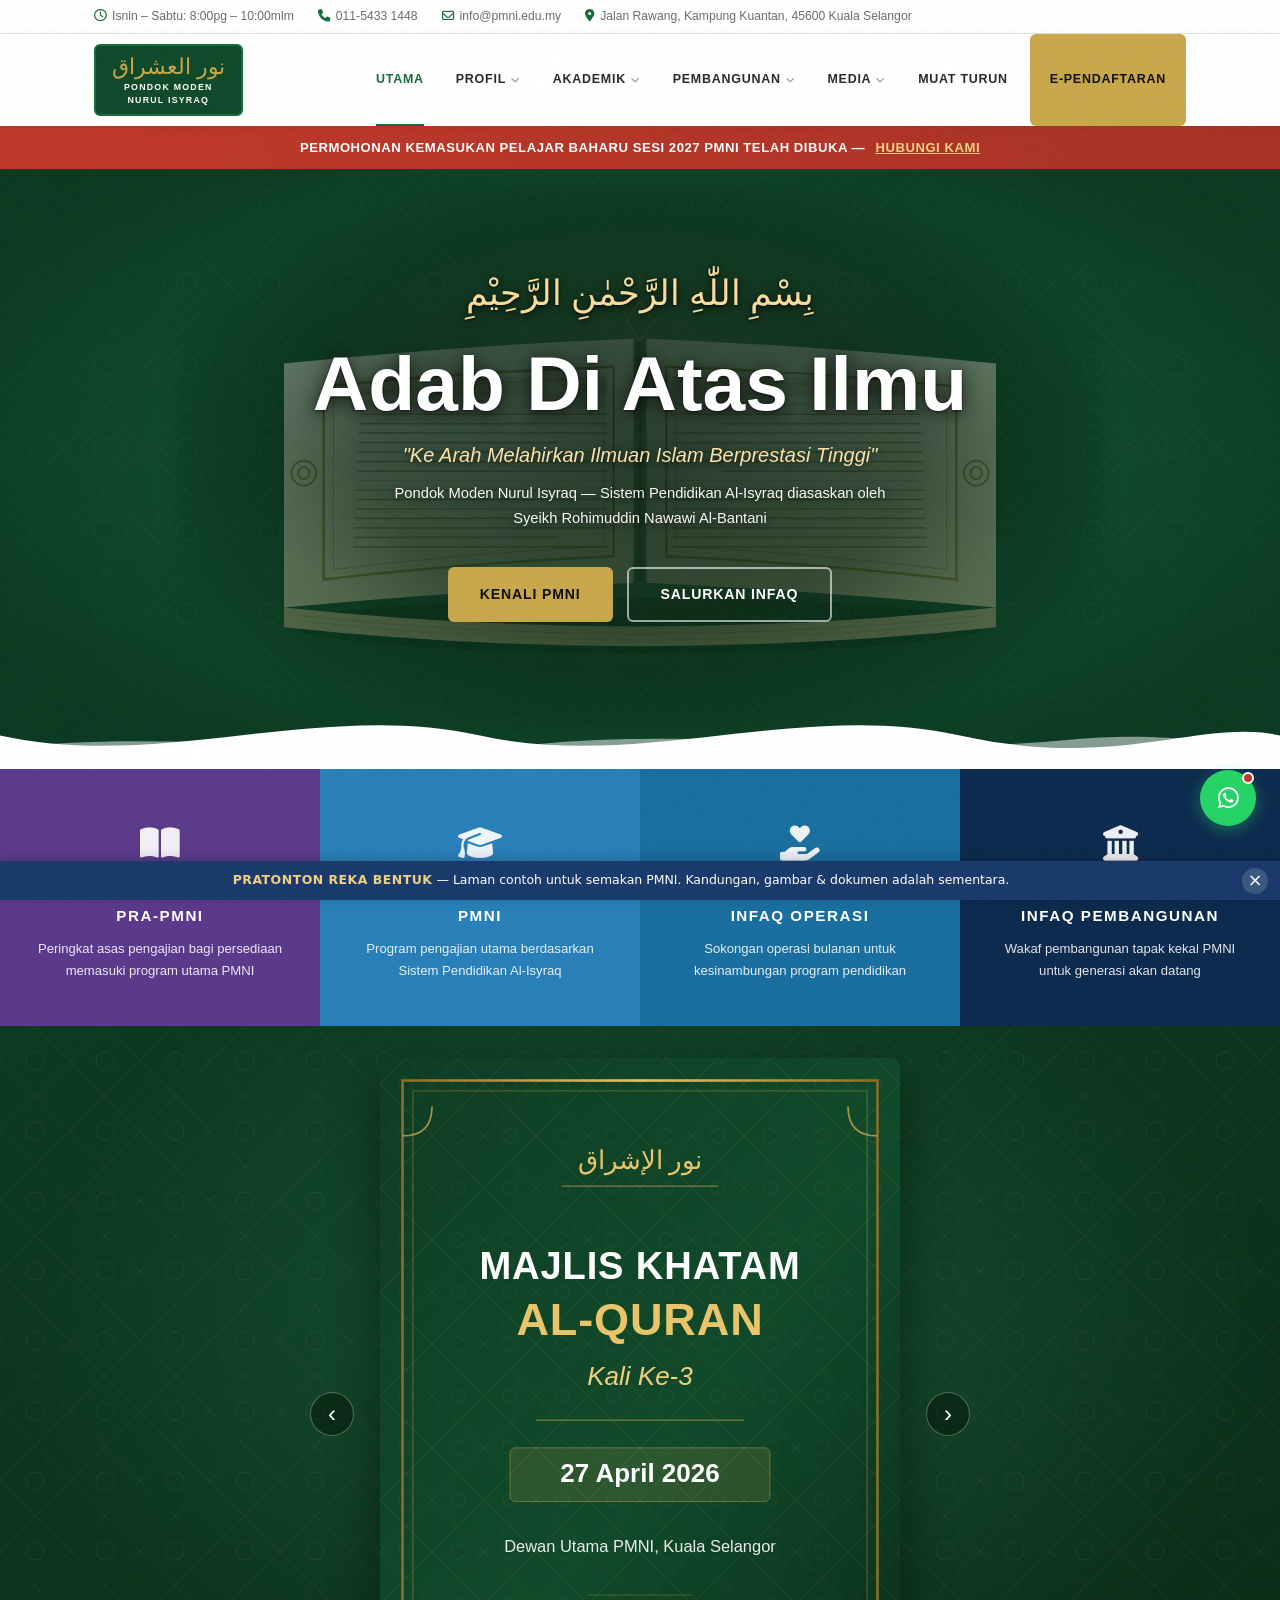
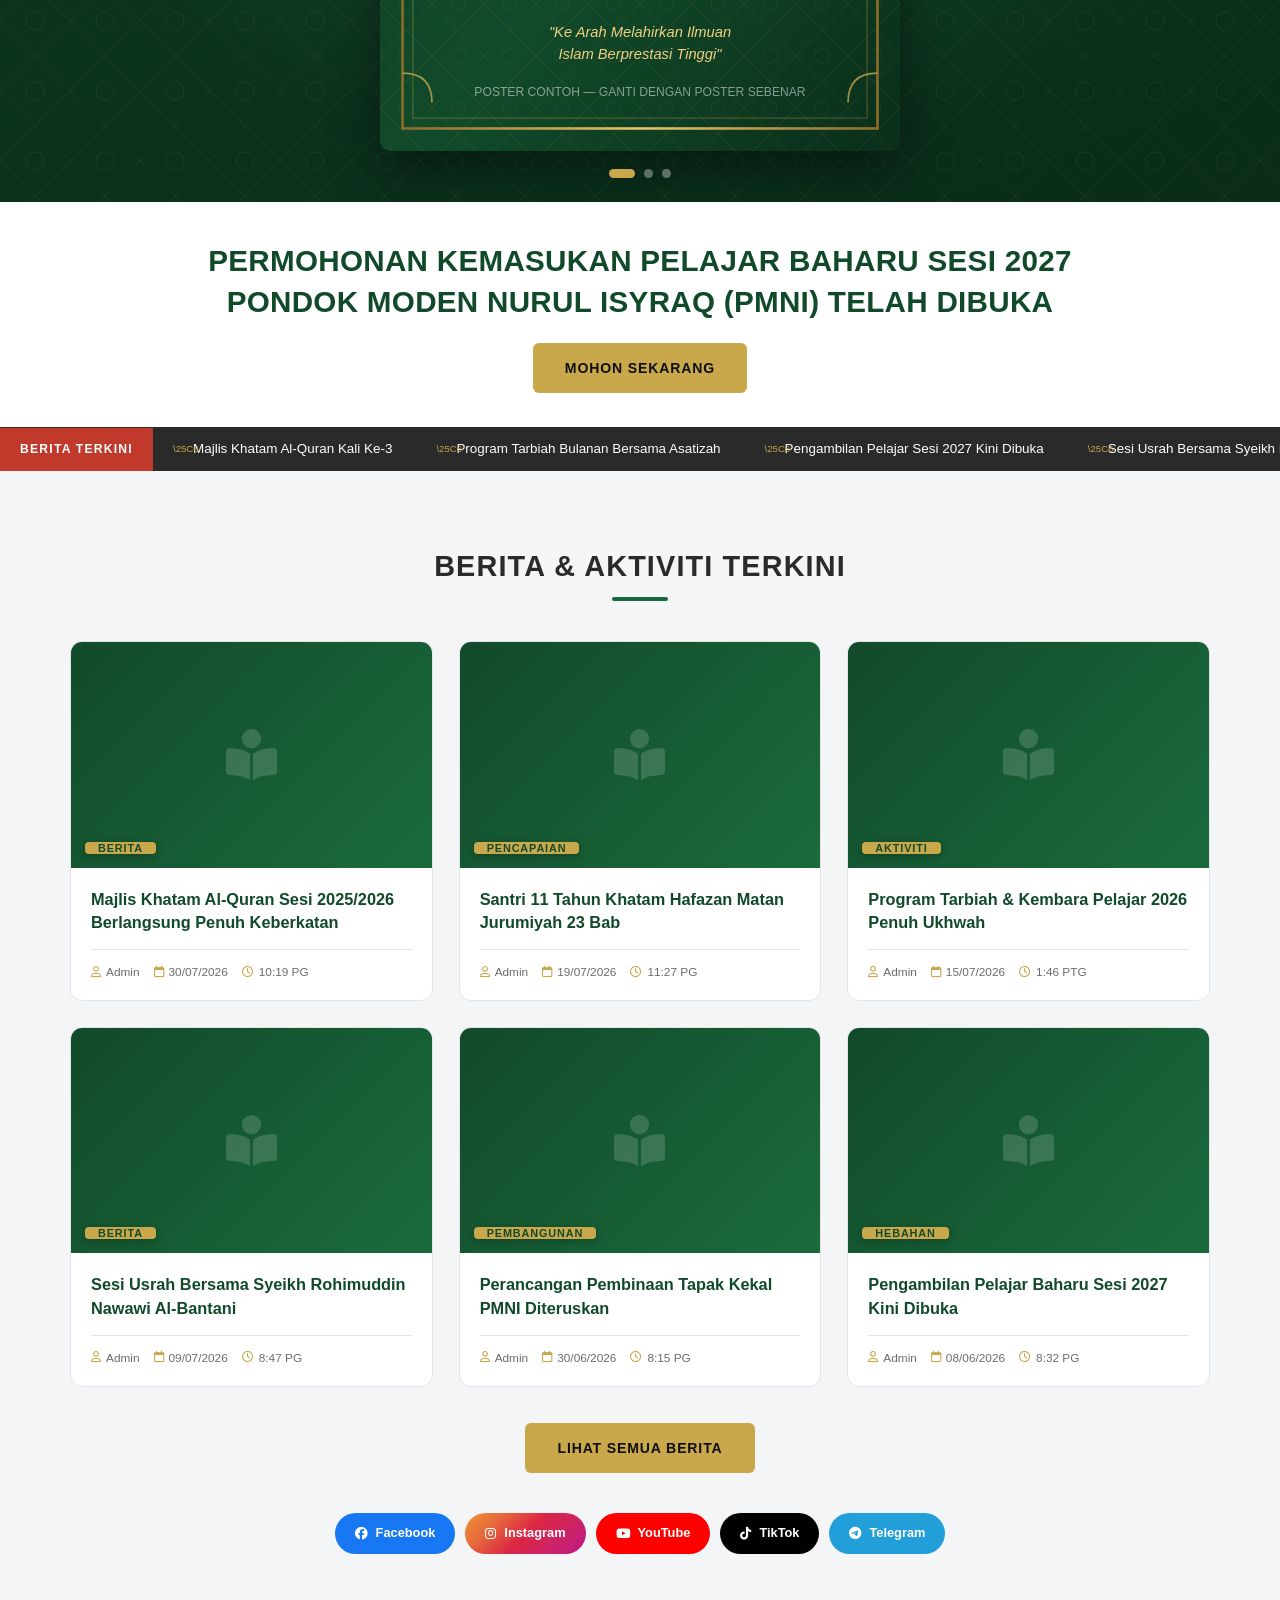
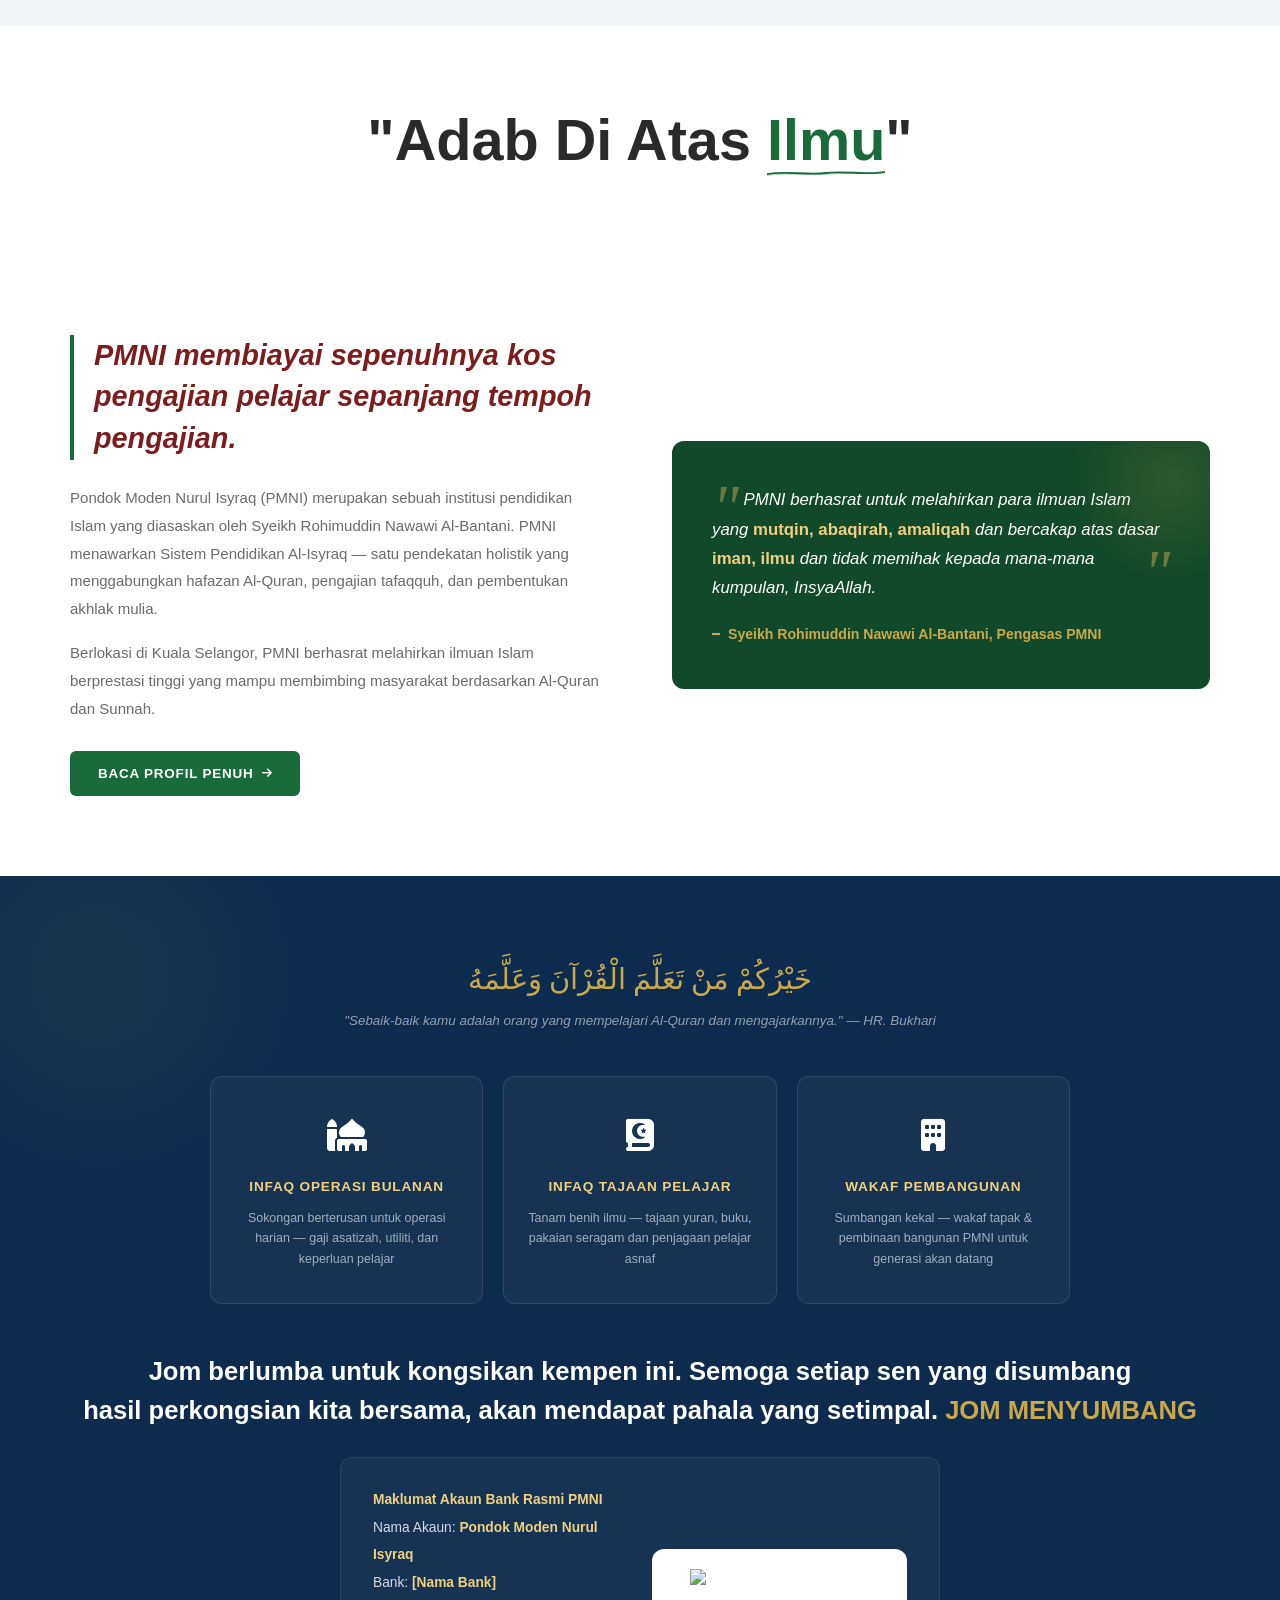
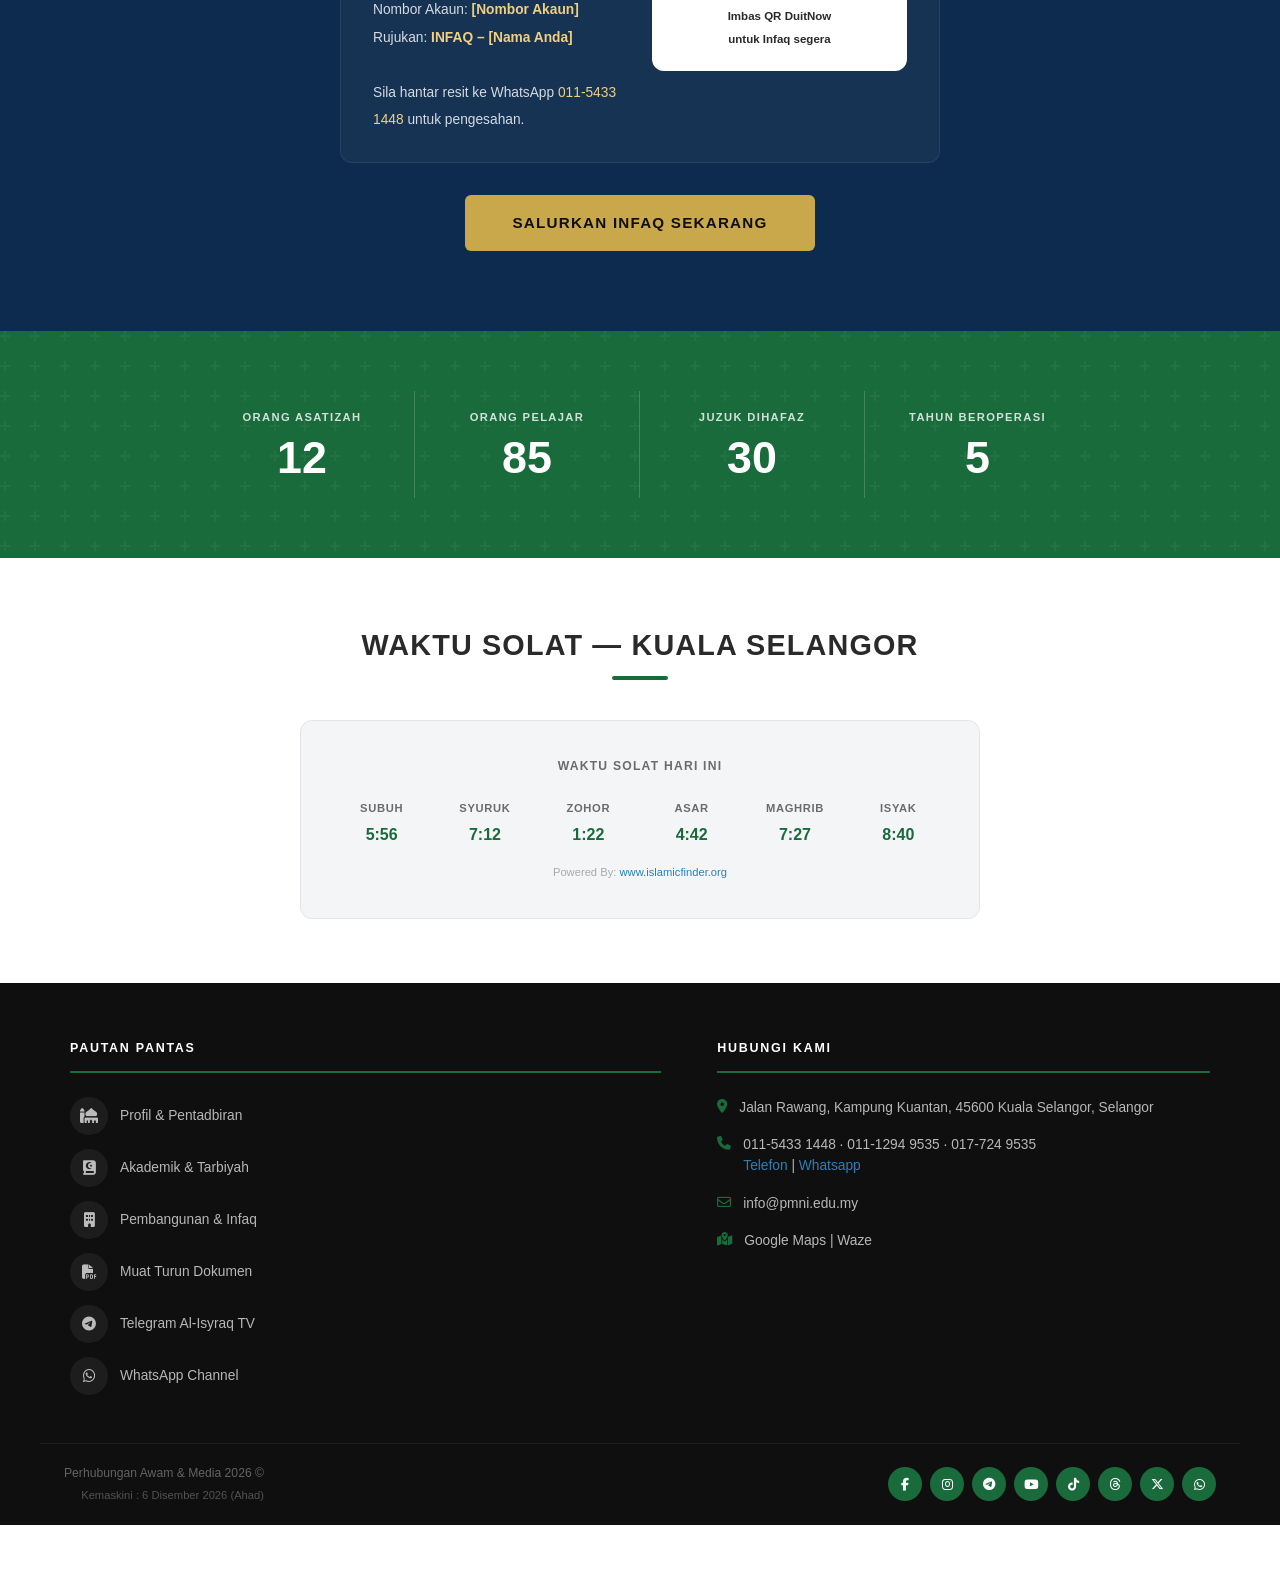
==== commit 0a23764d: "Susun atur penuh mengikut ADI: berita sebelum slogan dan pengenalan" ====
--- a/index.html
+++ b/index.html
@@ -86,6 +86,121 @@
   </div>
 </div>
 
+<!-- BERITA & AKTIVITI -->
+<section class="berita-seksyen">
+  <h2 class="seksyen-tajuk">Berita &amp; Aktiviti Terkini</h2>
+  <div class="seksyen-garis"></div>
+
+  <!--
+    DI WORDPRESS:
+    Bahagian ini menggunakan sistem Post WordPress biasa (bukan Facebook feed).
+    Kategori: Berita, Aktiviti, Pencapaian, Pembangunan, Hebahan.
+    Admin tambah berita dari dashboard — terus muncul di sini secara automatik.
+  -->
+
+  <div class="berita-grid">
+    <article class="berita-kad reveal">
+      <a class="bk-imej" href="#" aria-label="Majlis Khatam Al-Quran Sesi 2025/2026 Berlangsung Penuh Keberkatan">
+        <img src="imej/galeri/b1.jpg" alt="" loading="lazy" onerror="this.remove()">
+        <span class="bk-kategori">Berita</span>
+      </a>
+      <div class="bk-isi">
+        <h3 class="bk-tajuk"><a href="#">Majlis Khatam Al-Quran Sesi 2025/2026 Berlangsung Penuh Keberkatan</a></h3>
+        <div class="bk-meta">
+          <span><i class="fa-regular fa-user"></i> Admin</span>
+          <span><i class="fa-regular fa-calendar"></i> 30/07/2026</span>
+          <span><i class="fa-regular fa-clock"></i> 10:19 PG</span>
+        </div>
+      </div>
+    </article>
+    <article class="berita-kad reveal">
+      <a class="bk-imej" href="#" aria-label="Santri 11 Tahun Khatam Hafazan Matan Jurumiyah 23 Bab">
+        <img src="imej/galeri/b2.jpg" alt="" loading="lazy" onerror="this.remove()">
+        <span class="bk-kategori">Pencapaian</span>
+      </a>
+      <div class="bk-isi">
+        <h3 class="bk-tajuk"><a href="#">Santri 11 Tahun Khatam Hafazan Matan Jurumiyah 23 Bab</a></h3>
+        <div class="bk-meta">
+          <span><i class="fa-regular fa-user"></i> Admin</span>
+          <span><i class="fa-regular fa-calendar"></i> 19/07/2026</span>
+          <span><i class="fa-regular fa-clock"></i> 11:27 PG</span>
+        </div>
+      </div>
+    </article>
+    <article class="berita-kad reveal">
+      <a class="bk-imej" href="#" aria-label="Program Tarbiah &amp; Kembara Pelajar 2026 Penuh Ukhwah">
+        <img src="imej/galeri/b3.jpg" alt="" loading="lazy" onerror="this.remove()">
+        <span class="bk-kategori">Aktiviti</span>
+      </a>
+      <div class="bk-isi">
+        <h3 class="bk-tajuk"><a href="#">Program Tarbiah &amp; Kembara Pelajar 2026 Penuh Ukhwah</a></h3>
+        <div class="bk-meta">
+          <span><i class="fa-regular fa-user"></i> Admin</span>
+          <span><i class="fa-regular fa-calendar"></i> 15/07/2026</span>
+          <span><i class="fa-regular fa-clock"></i> 1:46 PTG</span>
+        </div>
+      </div>
+    </article>
+    <article class="berita-kad reveal">
+      <a class="bk-imej" href="#" aria-label="Sesi Usrah Bersama Syeikh Rohimuddin Nawawi Al-Bantani">
+        <img src="imej/galeri/b4.jpg" alt="" loading="lazy" onerror="this.remove()">
+        <span class="bk-kategori">Berita</span>
+      </a>
+      <div class="bk-isi">
+        <h3 class="bk-tajuk"><a href="#">Sesi Usrah Bersama Syeikh Rohimuddin Nawawi Al-Bantani</a></h3>
+        <div class="bk-meta">
+          <span><i class="fa-regular fa-user"></i> Admin</span>
+          <span><i class="fa-regular fa-calendar"></i> 09/07/2026</span>
+          <span><i class="fa-regular fa-clock"></i> 8:47 PG</span>
+        </div>
+      </div>
+    </article>
+    <article class="berita-kad reveal">
+      <a class="bk-imej" href="#" aria-label="Perancangan Pembinaan Tapak Kekal PMNI Diteruskan">
+        <img src="imej/galeri/b5.jpg" alt="" loading="lazy" onerror="this.remove()">
+        <span class="bk-kategori">Pembangunan</span>
+      </a>
+      <div class="bk-isi">
+        <h3 class="bk-tajuk"><a href="#">Perancangan Pembinaan Tapak Kekal PMNI Diteruskan</a></h3>
+        <div class="bk-meta">
+          <span><i class="fa-regular fa-user"></i> Admin</span>
+          <span><i class="fa-regular fa-calendar"></i> 30/06/2026</span>
+          <span><i class="fa-regular fa-clock"></i> 8:15 PG</span>
+        </div>
+      </div>
+    </article>
+    <article class="berita-kad reveal">
+      <a class="bk-imej" href="#" aria-label="Pengambilan Pelajar Baharu Sesi 2027 Kini Dibuka">
+        <img src="imej/galeri/b6.jpg" alt="" loading="lazy" onerror="this.remove()">
+        <span class="bk-kategori">Hebahan</span>
+      </a>
+      <div class="bk-isi">
+        <h3 class="bk-tajuk"><a href="#">Pengambilan Pelajar Baharu Sesi 2027 Kini Dibuka</a></h3>
+        <div class="bk-meta">
+          <span><i class="fa-regular fa-user"></i> Admin</span>
+          <span><i class="fa-regular fa-calendar"></i> 08/06/2026</span>
+          <span><i class="fa-regular fa-clock"></i> 8:32 PG</span>
+        </div>
+      </div>
+    </article>
+  </div>
+
+  <div style="text-align:center;margin-top:36px">
+    <a href="#" class="btn-primary">Lihat Semua Berita</a>
+  </div>
+
+  <div class="sosmed-row" style="margin-top:40px">
+    <a href="https://www.facebook.com/share/1EsJNTfjje/" target="_blank" rel="noopener" class="sosmed-btn fb"><i class="fa-brands fa-facebook"></i> Facebook</a>
+    <a href="https://www.instagram.com/pmnalisyraq" target="_blank" rel="noopener" class="sosmed-btn ig"><i class="fa-brands fa-instagram"></i> Instagram</a>
+    <a href="https://youtube.com/@pmnalisyraq" target="_blank" rel="noopener" class="sosmed-btn yt"><i class="fa-brands fa-youtube"></i> YouTube</a>
+    <a href="https://www.tiktok.com/@pmnalisyraq" target="_blank" rel="noopener" class="sosmed-btn tt"><i class="fa-brands fa-tiktok"></i> TikTok</a>
+    <a href="https://t.me/alisyraqtv" target="_blank" rel="noopener" class="sosmed-btn tg"><i class="fa-brands fa-telegram"></i> Telegram</a>
+  </div>
+</section>
+
+<!-- SLOGAN -->
+<section class="slogan-besar"><p class="slogan-teks reveal">"Adab Di Atas <span class="highlight">Ilmu</span>"</p></section>
+
 <!-- PENGENALAN -->
 <section class="pengenalan">
   <div class="pengenalan-inner">
@@ -105,121 +220,6 @@
     </div>
   </div>
 </section>
-
-<!-- BERITA & AKTIVITI -->
-<section class="berita-seksyen">
-  <h2 class="seksyen-tajuk">Berita &amp; Aktiviti Terkini</h2>
-  <div class="seksyen-garis"></div>
-
-  <!--
-    DI WORDPRESS:
-    Bahagian ini menggunakan sistem Post WordPress biasa (bukan Facebook feed).
-    Kategori: Berita, Aktiviti, Pencapaian, Pembangunan, Hebahan.
-    Admin tambah berita dari dashboard — terus muncul di sini secara automatik.
-  -->
-
-  <div class="berita-grid">
-    <article class="berita-kad reveal">
-      <a class="bk-imej" href="#" aria-label="Majlis Khatam Al-Quran Sesi 2025/2026 Berlangsung Penuh Keberkatan">
-        <img src="imej/galeri/b1.jpg" alt="" loading="lazy" onerror="this.remove()">
-        <span class="bk-kategori">Berita</span>
-      </a>
-      <div class="bk-isi">
-        <h3 class="bk-tajuk"><a href="#">Majlis Khatam Al-Quran Sesi 2025/2026 Berlangsung Penuh Keberkatan</a></h3>
-        <div class="bk-meta">
-          <span><i class="fa-regular fa-user"></i> Admin</span>
-          <span><i class="fa-regular fa-calendar"></i> 30/07/2026</span>
-          <span><i class="fa-regular fa-clock"></i> 10:19 PG</span>
-        </div>
-      </div>
-    </article>
-    <article class="berita-kad reveal">
-      <a class="bk-imej" href="#" aria-label="Santri 11 Tahun Khatam Hafazan Matan Jurumiyah 23 Bab">
-        <img src="imej/galeri/b2.jpg" alt="" loading="lazy" onerror="this.remove()">
-        <span class="bk-kategori">Pencapaian</span>
-      </a>
-      <div class="bk-isi">
-        <h3 class="bk-tajuk"><a href="#">Santri 11 Tahun Khatam Hafazan Matan Jurumiyah 23 Bab</a></h3>
-        <div class="bk-meta">
-          <span><i class="fa-regular fa-user"></i> Admin</span>
-          <span><i class="fa-regular fa-calendar"></i> 19/07/2026</span>
-          <span><i class="fa-regular fa-clock"></i> 11:27 PG</span>
-        </div>
-      </div>
-    </article>
-    <article class="berita-kad reveal">
-      <a class="bk-imej" href="#" aria-label="Program Tarbiah &amp; Kembara Pelajar 2026 Penuh Ukhwah">
-        <img src="imej/galeri/b3.jpg" alt="" loading="lazy" onerror="this.remove()">
-        <span class="bk-kategori">Aktiviti</span>
-      </a>
-      <div class="bk-isi">
-        <h3 class="bk-tajuk"><a href="#">Program Tarbiah &amp; Kembara Pelajar 2026 Penuh Ukhwah</a></h3>
-        <div class="bk-meta">
-          <span><i class="fa-regular fa-user"></i> Admin</span>
-          <span><i class="fa-regular fa-calendar"></i> 15/07/2026</span>
-          <span><i class="fa-regular fa-clock"></i> 1:46 PTG</span>
-        </div>
-      </div>
-    </article>
-    <article class="berita-kad reveal">
-      <a class="bk-imej" href="#" aria-label="Sesi Usrah Bersama Syeikh Rohimuddin Nawawi Al-Bantani">
-        <img src="imej/galeri/b4.jpg" alt="" loading="lazy" onerror="this.remove()">
-        <span class="bk-kategori">Berita</span>
-      </a>
-      <div class="bk-isi">
-        <h3 class="bk-tajuk"><a href="#">Sesi Usrah Bersama Syeikh Rohimuddin Nawawi Al-Bantani</a></h3>
-        <div class="bk-meta">
-          <span><i class="fa-regular fa-user"></i> Admin</span>
-          <span><i class="fa-regular fa-calendar"></i> 09/07/2026</span>
-          <span><i class="fa-regular fa-clock"></i> 8:47 PG</span>
-        </div>
-      </div>
-    </article>
-    <article class="berita-kad reveal">
-      <a class="bk-imej" href="#" aria-label="Perancangan Pembinaan Tapak Kekal PMNI Diteruskan">
-        <img src="imej/galeri/b5.jpg" alt="" loading="lazy" onerror="this.remove()">
-        <span class="bk-kategori">Pembangunan</span>
-      </a>
-      <div class="bk-isi">
-        <h3 class="bk-tajuk"><a href="#">Perancangan Pembinaan Tapak Kekal PMNI Diteruskan</a></h3>
-        <div class="bk-meta">
-          <span><i class="fa-regular fa-user"></i> Admin</span>
-          <span><i class="fa-regular fa-calendar"></i> 30/06/2026</span>
-          <span><i class="fa-regular fa-clock"></i> 8:15 PG</span>
-        </div>
-      </div>
-    </article>
-    <article class="berita-kad reveal">
-      <a class="bk-imej" href="#" aria-label="Pengambilan Pelajar Baharu Sesi 2027 Kini Dibuka">
-        <img src="imej/galeri/b6.jpg" alt="" loading="lazy" onerror="this.remove()">
-        <span class="bk-kategori">Hebahan</span>
-      </a>
-      <div class="bk-isi">
-        <h3 class="bk-tajuk"><a href="#">Pengambilan Pelajar Baharu Sesi 2027 Kini Dibuka</a></h3>
-        <div class="bk-meta">
-          <span><i class="fa-regular fa-user"></i> Admin</span>
-          <span><i class="fa-regular fa-calendar"></i> 08/06/2026</span>
-          <span><i class="fa-regular fa-clock"></i> 8:32 PG</span>
-        </div>
-      </div>
-    </article>
-  </div>
-
-  <div style="text-align:center;margin-top:36px">
-    <a href="#" class="btn-primary">Lihat Semua Berita</a>
-  </div>
-
-  <div class="sosmed-row" style="margin-top:40px">
-    <a href="https://www.facebook.com/share/1EsJNTfjje/" target="_blank" rel="noopener" class="sosmed-btn fb"><i class="fa-brands fa-facebook"></i> Facebook</a>
-    <a href="https://www.instagram.com/pmnalisyraq" target="_blank" rel="noopener" class="sosmed-btn ig"><i class="fa-brands fa-instagram"></i> Instagram</a>
-    <a href="https://youtube.com/@pmnalisyraq" target="_blank" rel="noopener" class="sosmed-btn yt"><i class="fa-brands fa-youtube"></i> YouTube</a>
-    <a href="https://www.tiktok.com/@pmnalisyraq" target="_blank" rel="noopener" class="sosmed-btn tt"><i class="fa-brands fa-tiktok"></i> TikTok</a>
-    <a href="https://t.me/alisyraqtv" target="_blank" rel="noopener" class="sosmed-btn tg"><i class="fa-brands fa-telegram"></i> Telegram</a>
-  </div>
-</section>
-
-<!-- SLOGAN -->
-<section class="slogan-besar"><p class="slogan-teks reveal">"Adab Di Atas <span class="highlight">Ilmu</span>"</p></section>
 
 <!-- SUMBANGAN / INFAQ -->
 <section class="sumbangan-seksyen">
